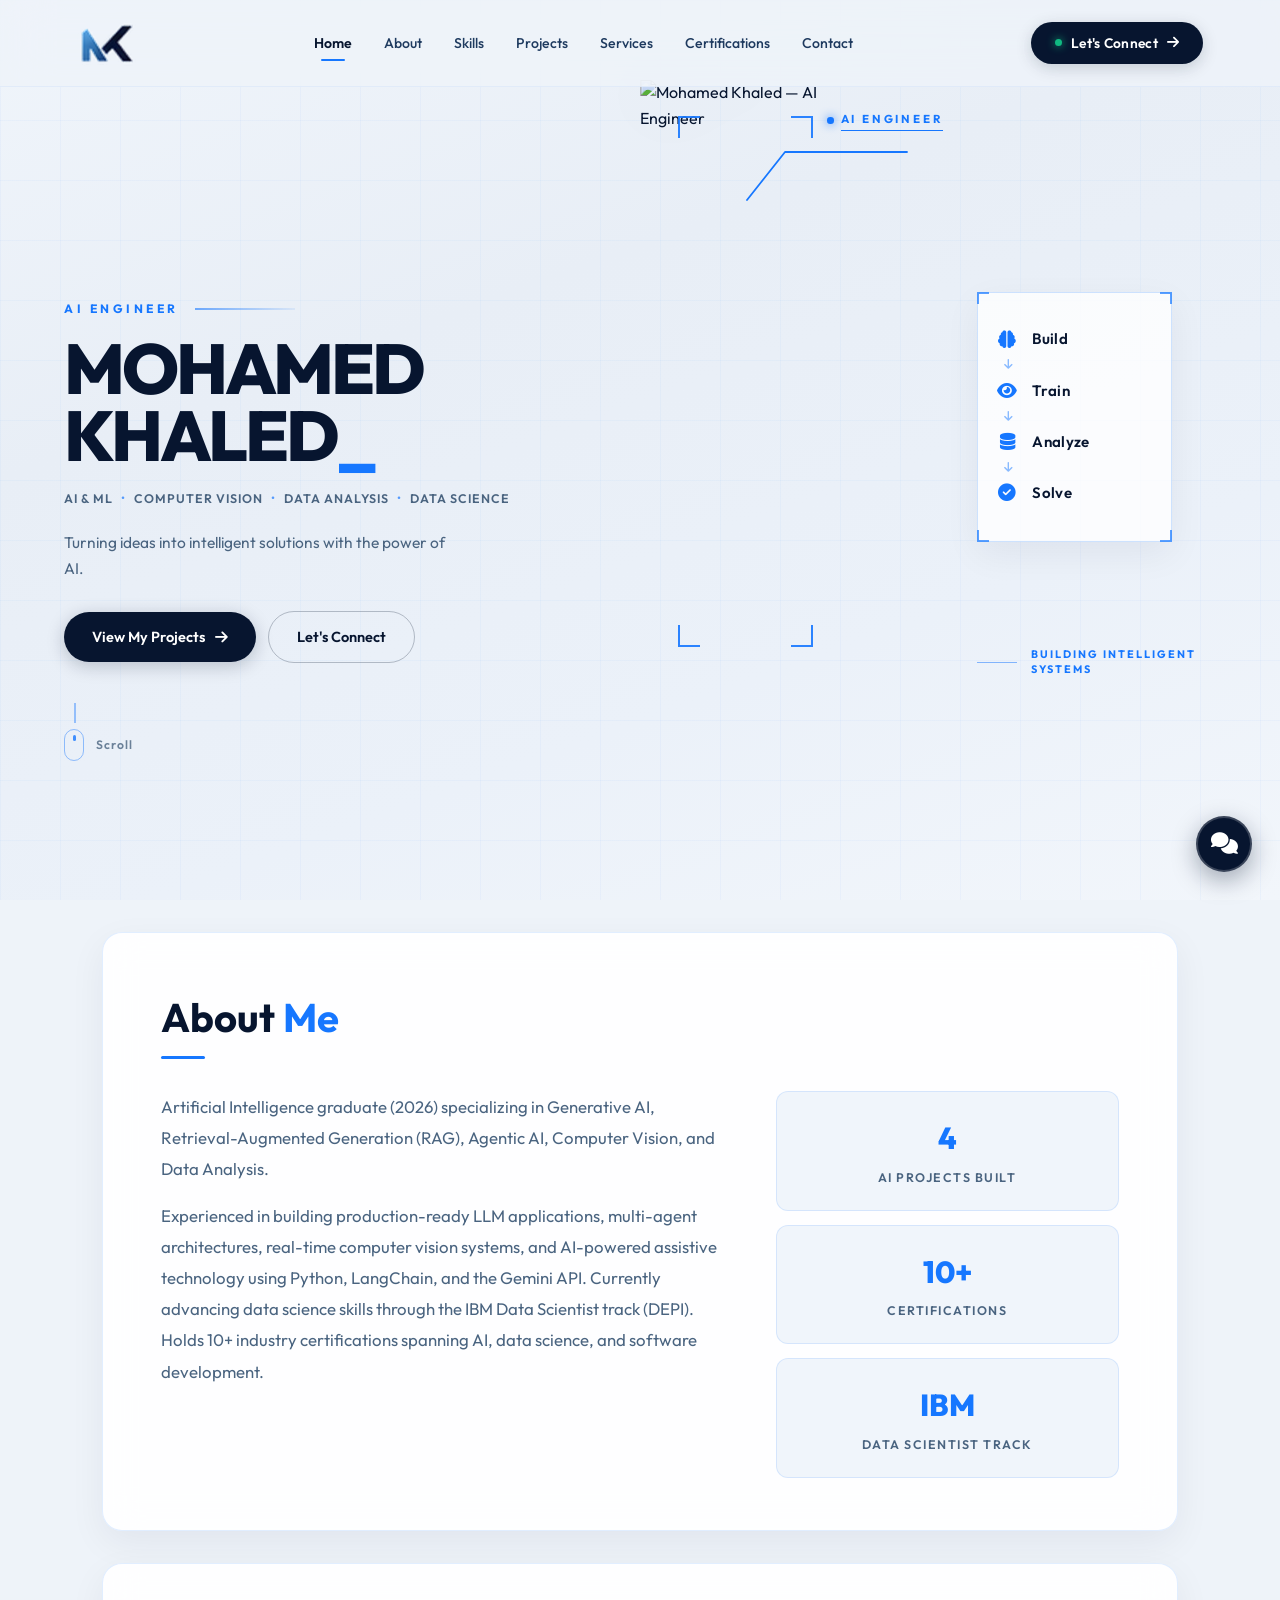
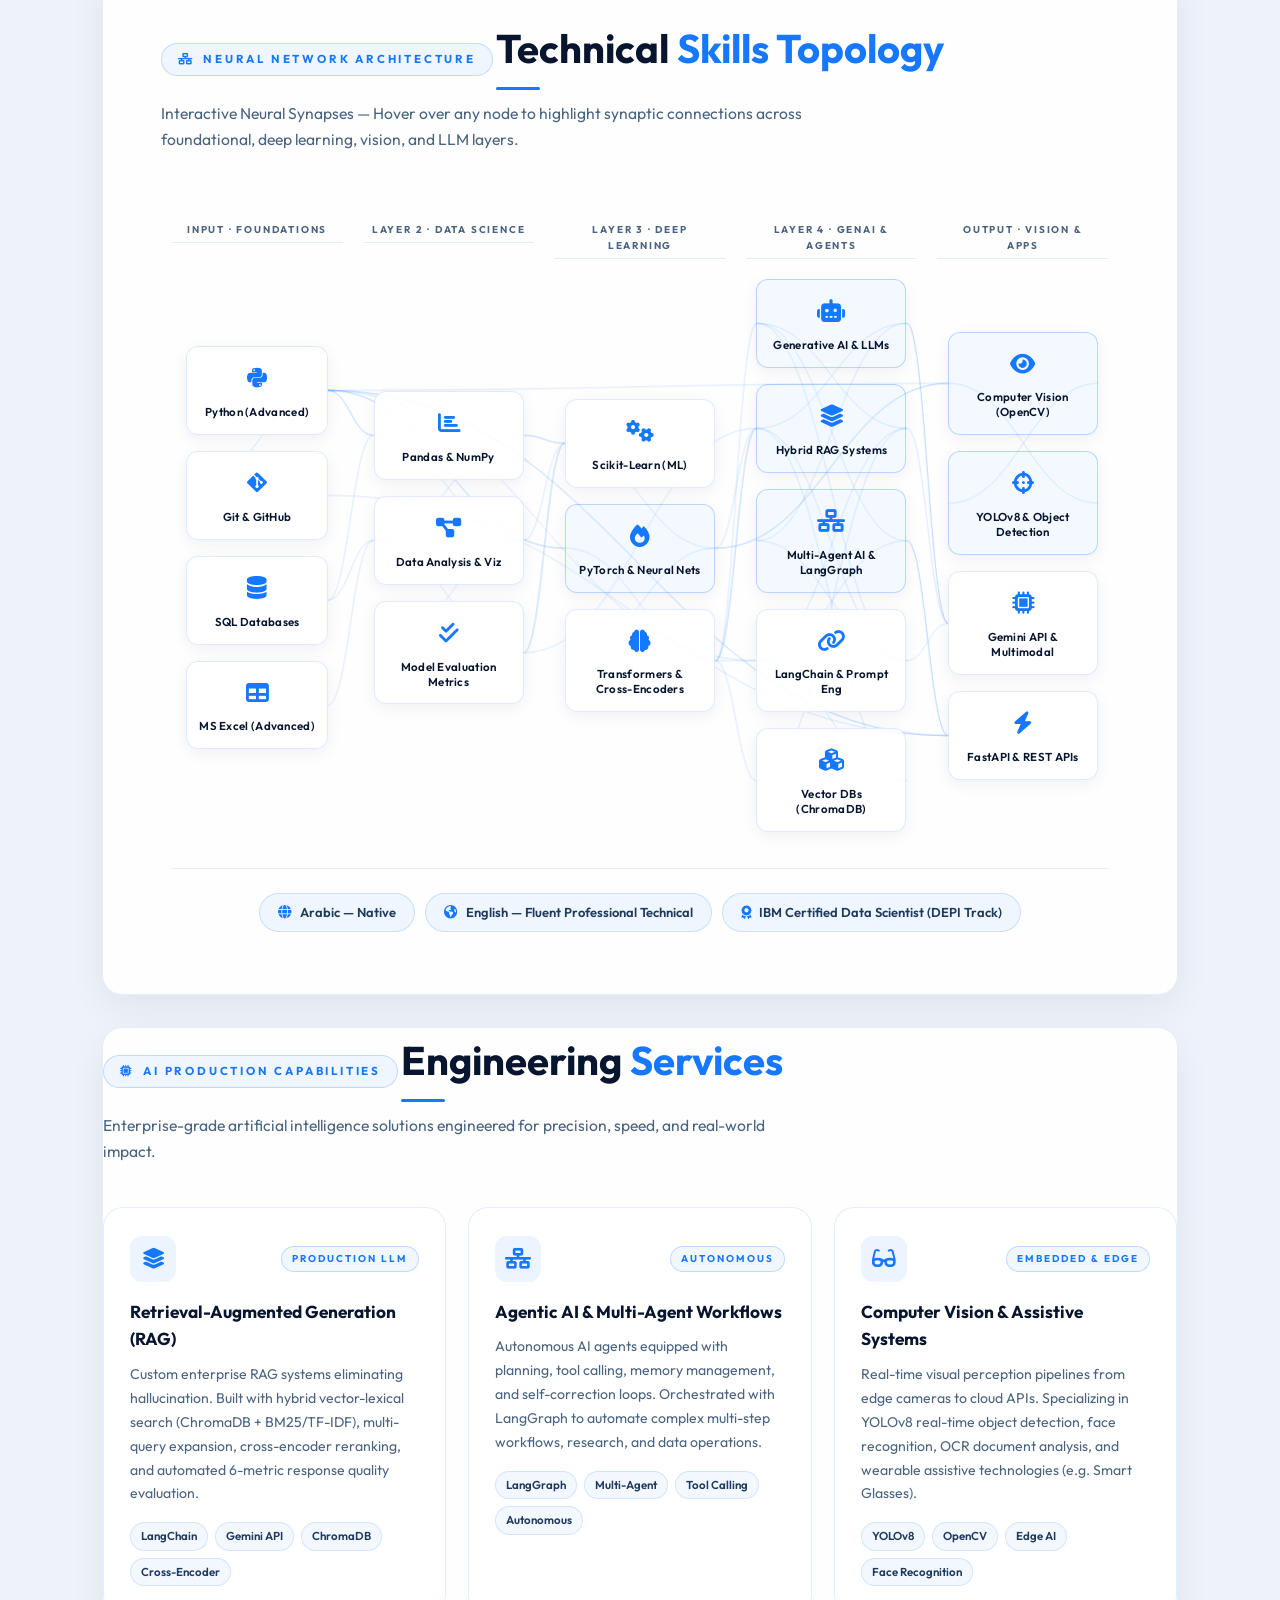
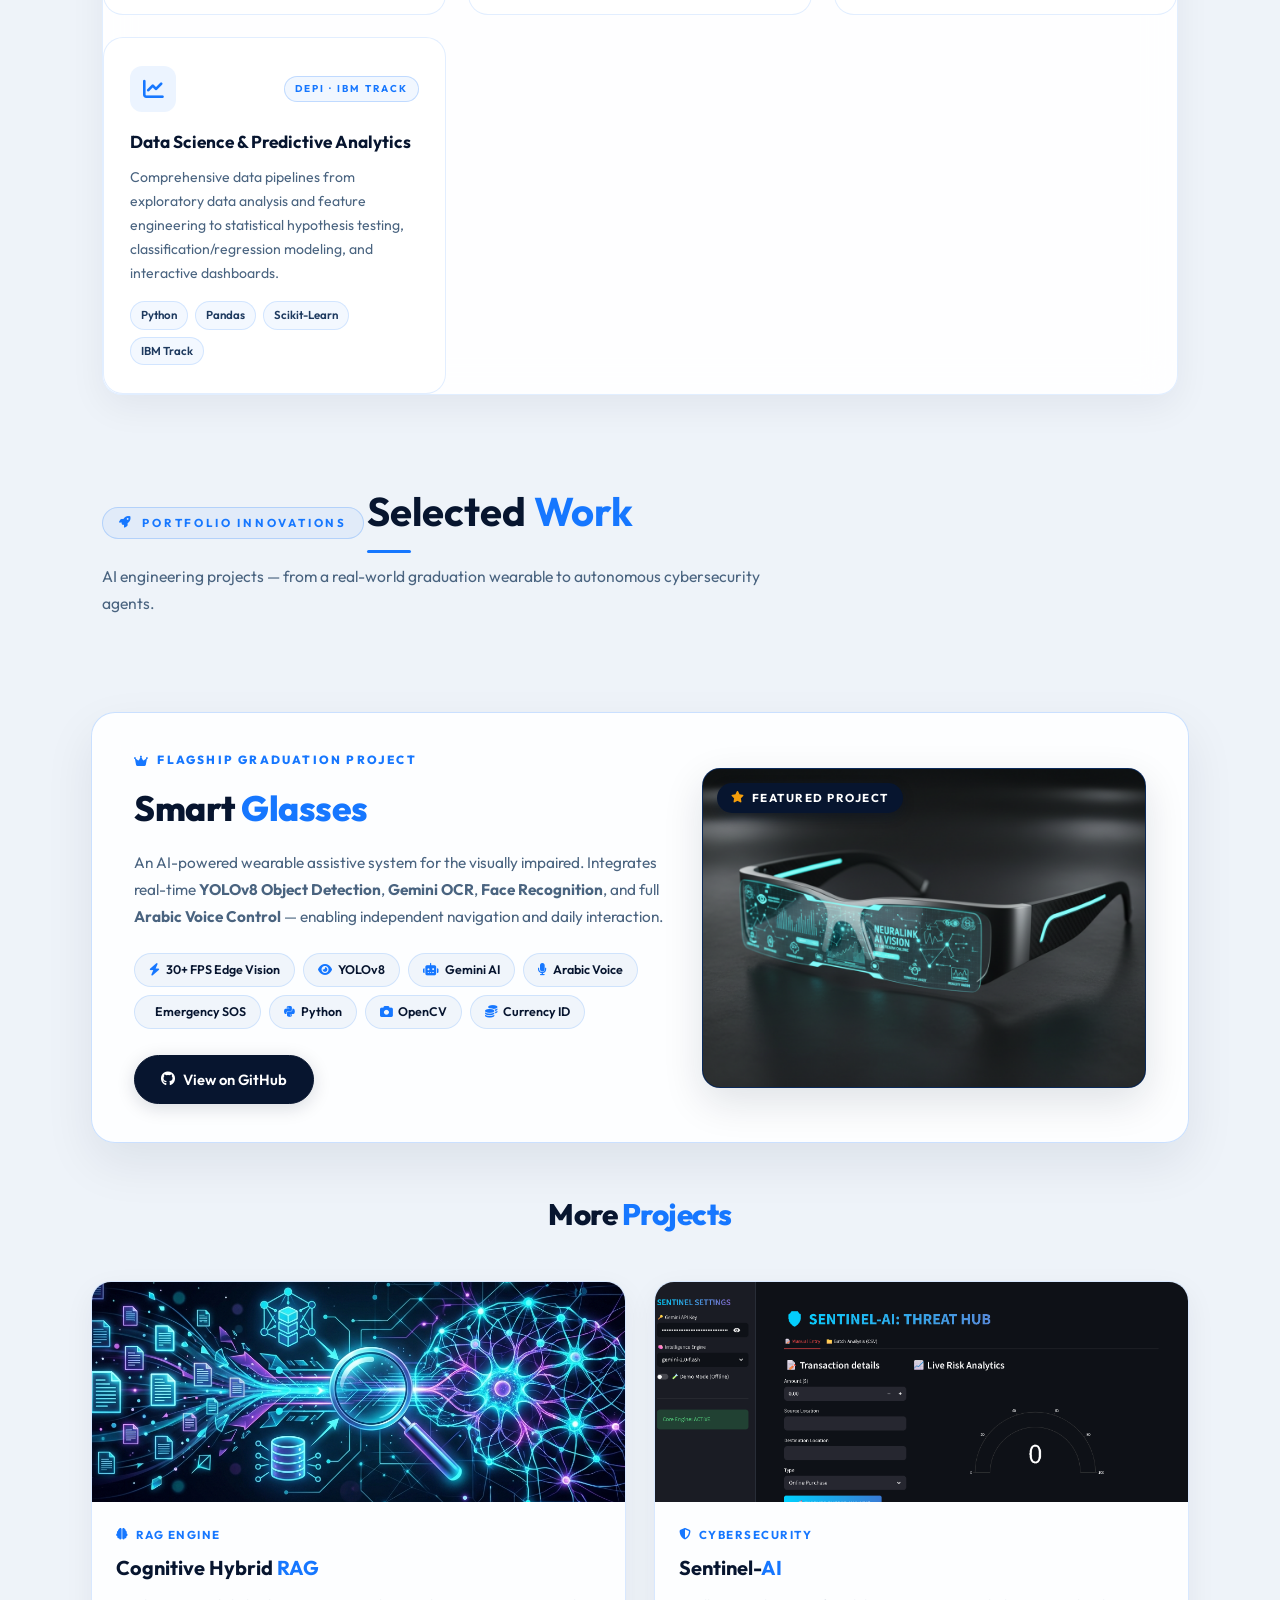
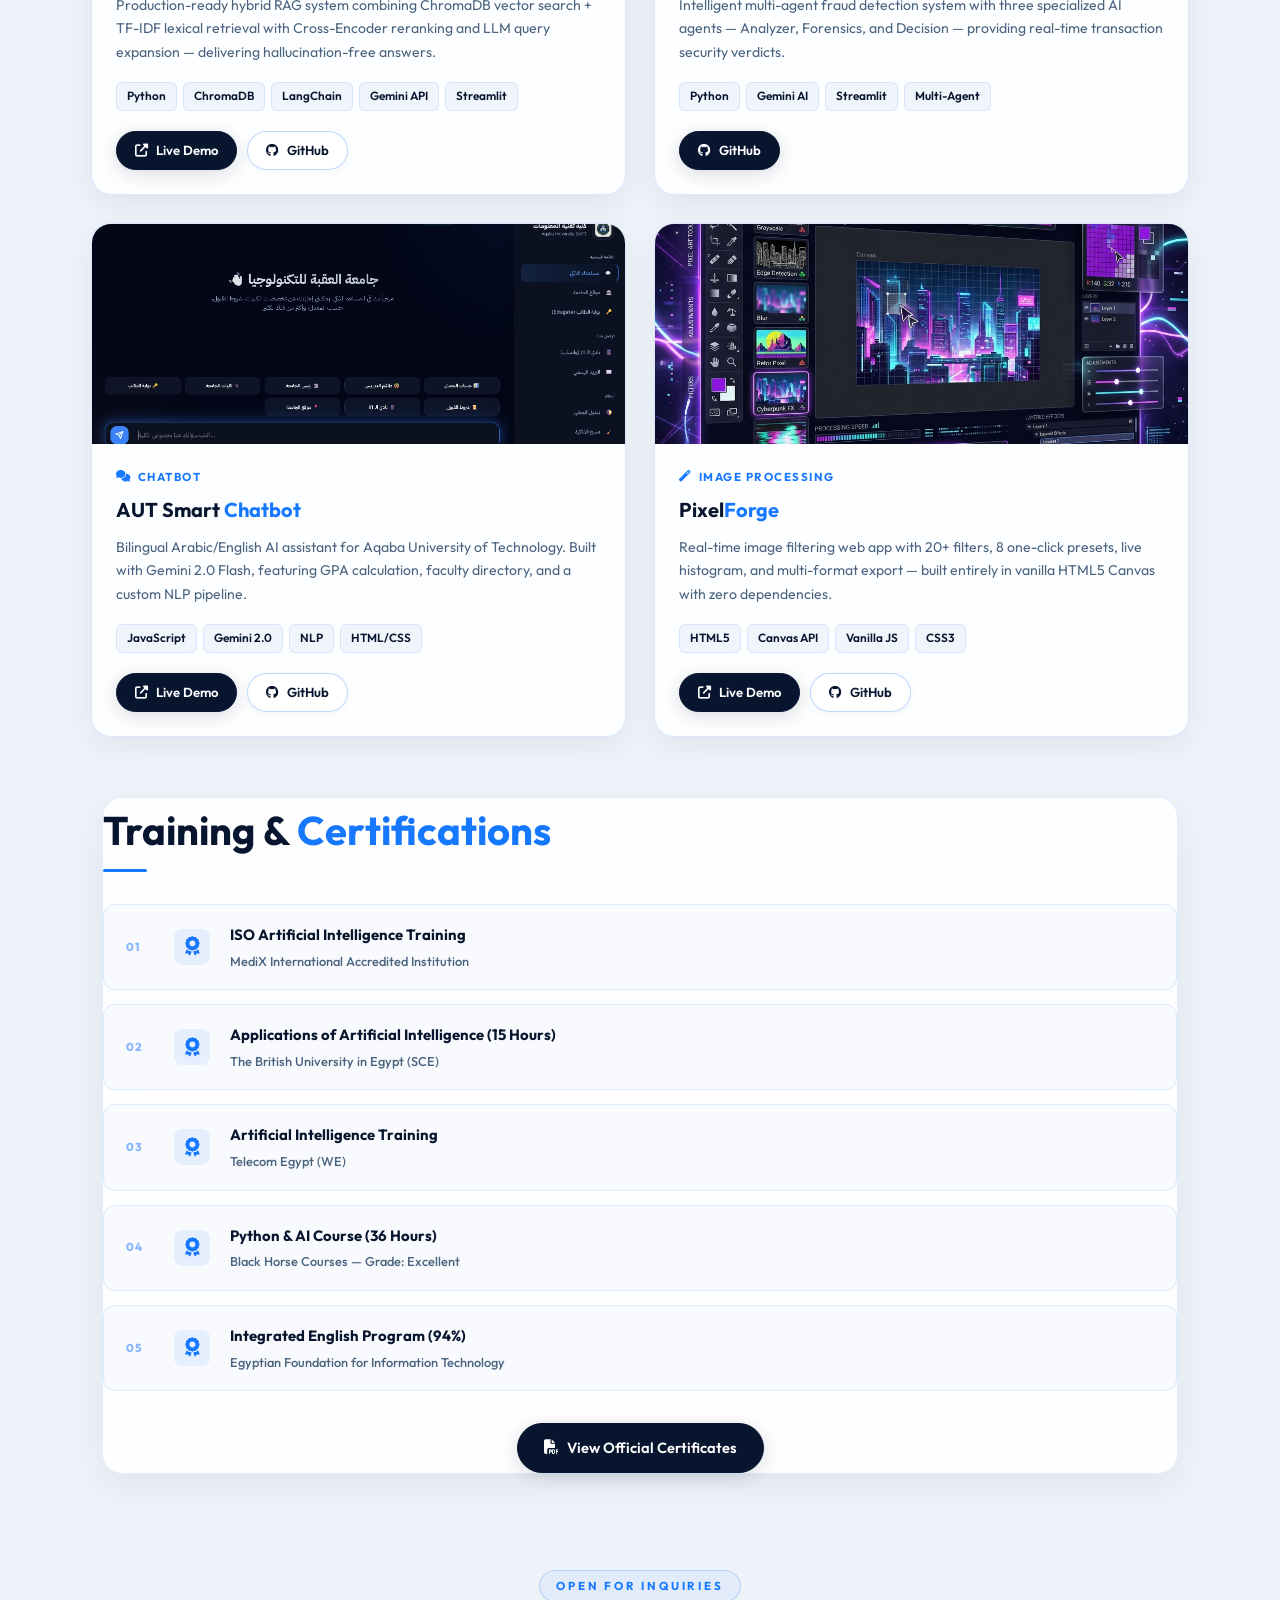
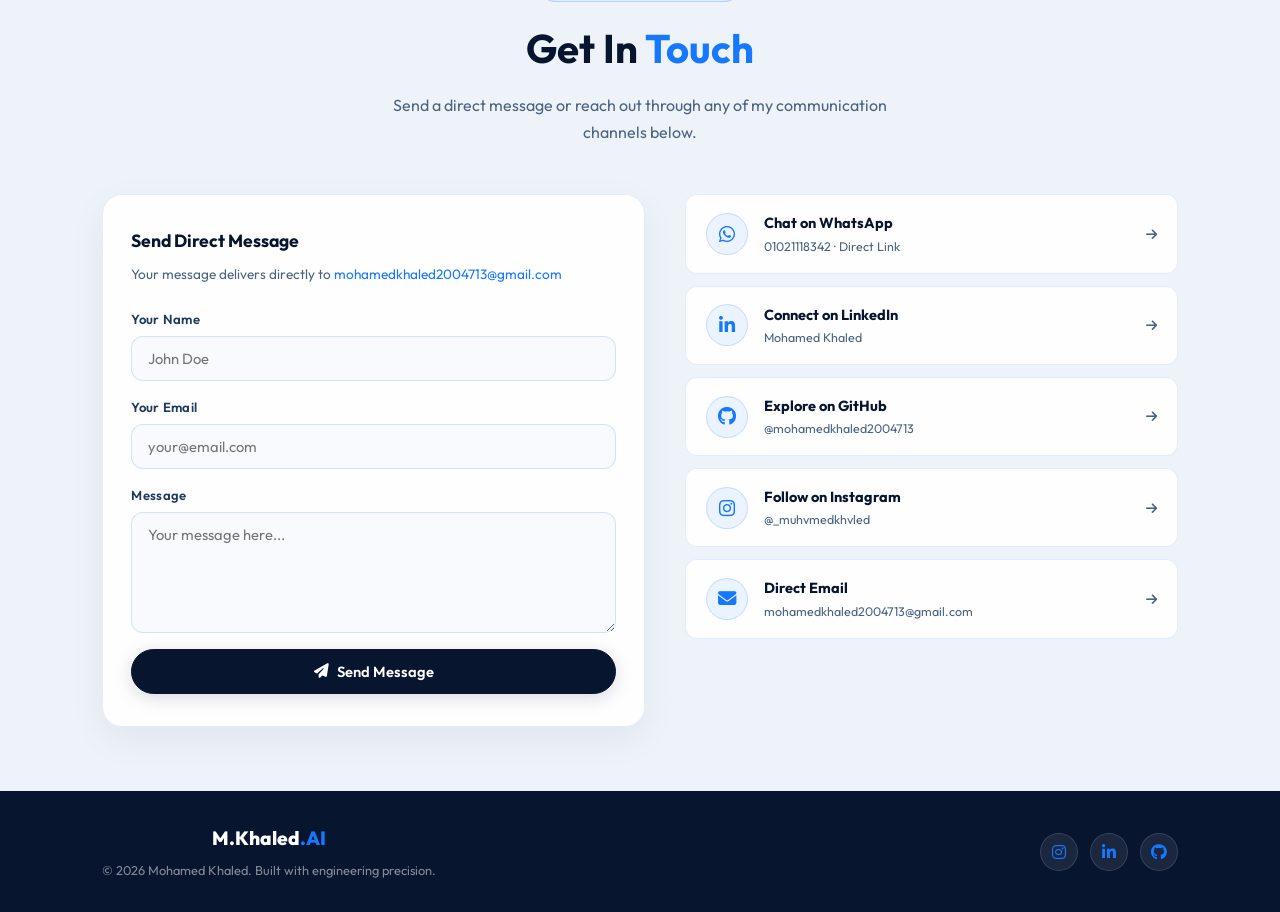
==== index.html @ 6eb58b74 "Refactor portfolio: new UI design, mobile responsiveness, logo, hero section updates" ====
<!DOCTYPE html>
<html lang="en">
<head>
    <meta charset="UTF-8">
    <meta name="viewport" content="width=device-width, initial-scale=1.0">
    <title>Mohamed Khaled | AI Engineer — RAG, LLM & Computer Vision Systems</title>
    <meta name="description" content="Mohamed Khaled — AI Engineer specializing in RAG systems, LLM applications, Multi-Agent AI, and Computer Vision. Explore my portfolio of production-grade AI projects.">
    <meta property="og:title" content="Mohamed Khaled | AI Engineer">
    <meta property="og:description" content="AI Engineer specializing in RAG systems, LLM applications, Multi-Agent AI, and Computer Vision.">
    <meta property="og:type" content="website">
    <meta property="og:image" content="assets/profile.jpg">
    <meta name="keywords" content="Mohamed Khaled, AI Engineer, RAG Systems, LLM, Computer Vision, Multi-Agent AI, Python, LangChain, Gemini API, Portfolio">
    <link rel="preconnect" href="https://fonts.googleapis.com">
    <link rel="preconnect" href="https://fonts.gstatic.com" crossorigin>
    <link href="https://fonts.googleapis.com/css2?family=Outfit:wght@300;400;500;600;700;800&display=swap" rel="stylesheet">
    <link rel="stylesheet" href="https://cdnjs.cloudflare.com/ajax/libs/font-awesome/6.4.0/css/all.min.css">
    <link rel="stylesheet" href="style.css?v=4">
</head>
<body>

    <!-- Particle Canvas Background -->
    <canvas id="particles-canvas" aria-hidden="true"></canvas>

    <!-- ===================== NAVBAR ===================== -->
    <nav class="navbar" id="navbar" role="navigation" aria-label="Main navigation">
        <a href="#home" class="logo logo-mk" aria-label="Mohamed Khaled — Home">
            <img src="assets/logo.png" alt="Mohamed Khaled — MK Logo" class="logo-mk-img" width="44" height="36">
        </a>
        <ul class="nav-links" id="nav-links" role="list">
            <li><a href="#home" class="active">Home</a></li>
            <li><a href="#about">About</a></li>
            <li><a href="#skills">Skills</a></li>
            <li><a href="#projects">Projects</a></li>
            <li><a href="#services">Services</a></li>
            <li><a href="#certificates">Certifications</a></li>
            <li><a href="#contact">Contact</a></li>
        </ul>
        <div class="nav-right">
            <a href="#contact" class="nav-cta-btn" aria-label="Let's Connect">
                <span class="live-dot" aria-hidden="true"></span> Let's Connect <i class="fas fa-arrow-right" aria-hidden="true"></i>
            </a>
            <button class="hamburger" id="hamburger" aria-label="Toggle navigation menu" aria-expanded="false" aria-controls="nav-links">
                <span></span><span></span><span></span>
            </button>
        </div>
    </nav>

    <!-- ===================== HERO SECTION ===================== -->
    <header class="hero-section" id="home">
        <div class="hero-container">
            <!-- LEFT COLUMN: Identity & Call to Actions -->
            <div class="hero-left">
                <div class="hero-tag-row">
                    <span class="hero-tag">AI ENGINEER</span>
                    <span class="hero-tag-line" aria-hidden="true"></span>
                </div>
                <h1 class="hero-headline">
                    <span class="headline-part">MOHAMED</span>
                    <span class="headline-part">KHALED<span class="hero-underscore">_</span></span>
                </h1>
                <p class="hero-specialties">
                    <span>AI &amp; ML</span>
                    <span class="spec-dot">•</span>
                    <span>COMPUTER VISION</span>
                    <span class="spec-dot">•</span>
                    <span>DATA ANALYSIS</span>
                    <span class="spec-dot">•</span>
                    <span>DATA SCIENCE</span>
                </p>
                <p class="hero-bio">
                    Turning ideas into intelligent solutions with the power of AI.
                </p>
                <div class="hero-cta-group">
                    <a href="#projects" class="btn btn-hero-primary">
                        View My Projects <i class="fas fa-arrow-right" aria-hidden="true"></i>
                    </a>
                    <a href="#contact" class="btn btn-hero-secondary">
                        Let's Connect
                    </a>
                </div>

                <!-- Scroll To Explore (Aligned in left column matching design reference) -->
                <div class="hero-scroll-cue" aria-hidden="true">
                    <div class="scroll-stem-line"></div>
                    <div class="scroll-cue-body">
                        <div class="scroll-mouse-icon">
                            <div class="mouse-scroll-wheel"></div>
                        </div>
                        <span class="scroll-cue-text">Scroll</span>
                    </div>
                </div>
            </div>

            <!-- CENTER COLUMN: Signature Character Portrait -->
            <div class="hero-center">
                <div class="hero-portrait-stage" id="hero-portrait-stage">
                    <img
                        src="ChatGPT Image Sep 8, 2026, 08_12_52 PM.png"
                        alt="Mohamed Khaled — AI Engineer"
                        class="hero-main-portrait"
                        id="hero-main-portrait"
                        draggable="false"
                    >

                    <!-- Face HUD Framing Brackets with Cyber Pointer Callout matching reference -->
                    <div class="face-hud-frame" id="face-hud-frame" aria-hidden="true">
                        <div class="hud-bracket tl"></div>
                        <div class="hud-bracket tr"></div>
                        <div class="hud-bracket bl"></div>
                        <div class="hud-bracket br"></div>
                        
                        <!-- Angled Cyber Callout Line & Badge -->
                        <div class="hud-pointer-callout">
                            <svg class="hud-callout-svg" width="160" height="70" viewBox="0 0 160 70" fill="none" xmlns="http://www.w3.org/2000/svg">
                                <path d="M0 60 L38 12 L160 12" stroke="#1677FF" stroke-width="1.8" stroke-linecap="round" stroke-linejoin="round"/>
                            </svg>
                            <div class="hud-callout-text-group">
                                <span class="hud-callout-dot"></span>
                                <span class="hud-callout-label">AI ENGINEER</span>
                            </div>
                        </div>
                    </div>
                </div>
            </div>

            <!-- RIGHT COLUMN: Minimal Technical AI Engineer Panel -->
            <div class="hero-right">
                <div class="hero-tech-card" aria-hidden="true">
                    <div class="card-bracket tl"></div>
                    <div class="card-bracket tr"></div>
                    <div class="card-bracket bl"></div>
                    <div class="card-bracket br"></div>
                    
                    <ul class="tech-flow-list">
                        <li class="tech-flow-item">
                            <span class="flow-icon"><i class="fas fa-brain"></i></span>
                            <span class="flow-name">Build</span>
                        </li>
                        <li class="flow-arrow"><i class="fas fa-arrow-down"></i></li>
                        <li class="tech-flow-item">
                            <span class="flow-icon"><i class="fas fa-eye"></i></span>
                            <span class="flow-name">Train</span>
                        </li>
                        <li class="flow-arrow"><i class="fas fa-arrow-down"></i></li>
                        <li class="tech-flow-item">
                            <span class="flow-icon"><i class="fas fa-database"></i></span>
                            <span class="flow-name">Analyze</span>
                        </li>
                        <li class="flow-arrow"><i class="fas fa-arrow-down"></i></li>
                        <li class="tech-flow-item">
                            <span class="flow-icon"><i class="fas fa-check-circle"></i></span>
                            <span class="flow-name">Solve</span>
                        </li>
                    </ul>
                </div>
                <div class="hero-bottom-tag" aria-hidden="true">
                    <span class="bottom-tag-line"></span>
                    <span class="bottom-tag-text">BUILDING INTELLIGENT SYSTEMS</span>
                </div>
            </div>
        </div>
    </header>

    <!-- ===================== ABOUT SECTION ===================== -->
    <section id="about" class="about-section glass-panel">
        <div class="section-header">
            <h2 class="reveal-text">About <span class="accent">Me</span></h2>
        </div>
        <div class="about-grid">
            <div class="about-text reveal-text">
                <p>Artificial Intelligence graduate (2026) specializing in Generative AI, Retrieval-Augmented Generation (RAG), Agentic AI, Computer Vision, and Data Analysis.</p>
                <p>Experienced in building production-ready LLM applications, multi-agent architectures, real-time computer vision systems, and AI-powered assistive technology using Python, LangChain, and the Gemini API. Currently advancing data science skills through the IBM Data Scientist track (DEPI). Holds 10+ industry certifications spanning AI, data science, and software development.</p>
            </div>
            <div class="about-stats reveal-text">
                <div class="stat-box tilt-card">
                    <h3 class="counter" data-target="5">0</h3>
                    <p>AI Projects Built</p>
                </div>
                <div class="stat-box tilt-card">
                    <h3>10+</h3>
                    <p>Certifications</p>
                </div>
                <div class="stat-box tilt-card">
                    <h3>IBM</h3>
                    <p>Data Scientist Track</p>
                </div>
            </div>
        </div>
    </section>

    <!-- ===================== SKILLS SECTION — NEURAL NETWORK ARCHITECTURE ===================== -->
    <section id="skills" class="skills-section glass-panel">
        <div class="section-header reveal-text">
            <div class="section-eyebrow"><i class="fas fa-network-wired"></i> NEURAL NETWORK ARCHITECTURE</div>
            <h2>Technical <span class="accent">Skills Topology</span></h2>
            <p class="section-subtext">Interactive Neural Synapses — Hover over any node to highlight synaptic connections across foundational, deep learning, vision, and LLM layers.</p>
        </div>

        <div class="skills-nn-wrapper" id="skills-nn-wrapper">
            <!-- Synapse canvas for dynamic neural connection lines -->
            <canvas id="skills-nn-canvas" aria-hidden="true"></canvas>

            <div class="nn-layers-container">
                <!-- LAYER 1: Core & Foundations -->
                <div class="nn-layer" data-layer="foundations">
                    <div class="nn-layer-badge">INPUT · FOUNDATIONS</div>
                    <div class="nn-nodes-column">
                        <div class="nn-node" data-skill="python" data-connections="pandas,pytorch,cv,langchain,api">
                            <div class="node-glow"></div>
                            <span class="node-icon"><i class="fab fa-python"></i></span>
                            <span class="node-title">Python (Advanced)</span>
                        </div>
                        <div class="nn-node" data-skill="git" data-connections="python,api">
                            <div class="node-glow"></div>
                            <span class="node-icon"><i class="fab fa-git-alt"></i></span>
                            <span class="node-title">Git &amp; GitHub</span>
                        </div>
                        <div class="nn-node" data-skill="sql" data-connections="pandas,data_analysis">
                            <div class="node-glow"></div>
                            <span class="node-icon"><i class="fas fa-database"></i></span>
                            <span class="node-title">SQL Databases</span>
                        </div>
                        <div class="nn-node" data-skill="excel" data-connections="data_analysis">
                            <div class="node-glow"></div>
                            <span class="node-icon"><i class="fas fa-table"></i></span>
                            <span class="node-title">MS Excel (Advanced)</span>
                        </div>
                    </div>
                </div>

                <!-- LAYER 2: Data Science & Analytics -->
                <div class="nn-layer" data-layer="data">
                    <div class="nn-layer-badge">LAYER 2 · DATA SCIENCE</div>
                    <div class="nn-nodes-column">
                        <div class="nn-node" data-skill="pandas" data-connections="python,data_analysis,scikit">
                            <div class="node-glow"></div>
                            <span class="node-icon"><i class="fas fa-chart-bar"></i></span>
                            <span class="node-title">Pandas &amp; NumPy</span>
                        </div>
                        <div class="nn-node" data-skill="data_analysis" data-connections="pandas,scikit,evaluation">
                            <div class="node-glow"></div>
                            <span class="node-icon"><i class="fas fa-project-diagram"></i></span>
                            <span class="node-title">Data Analysis &amp; Viz</span>
                        </div>
                        <div class="nn-node" data-skill="evaluation" data-connections="data_analysis,rag,scikit">
                            <div class="node-glow"></div>
                            <span class="node-icon"><i class="fas fa-check-double"></i></span>
                            <span class="node-title">Model Evaluation Metrics</span>
                        </div>
                    </div>
                </div>

                <!-- LAYER 3: Machine Learning & Deep Learning -->
                <div class="nn-layer" data-layer="ml">
                    <div class="nn-layer-badge">LAYER 3 · DEEP LEARNING</div>
                    <div class="nn-nodes-column">
                        <div class="nn-node" data-skill="scikit" data-connections="pandas,pytorch,evaluation">
                            <div class="node-glow"></div>
                            <span class="node-icon"><i class="fas fa-cogs"></i></span>
                            <span class="node-title">Scikit-Learn (ML)</span>
                        </div>
                        <div class="nn-node featured-node" data-skill="pytorch" data-connections="python,cv,rag,transformers">
                            <div class="node-glow"></div>
                            <span class="node-icon"><i class="fas fa-fire"></i></span>
                            <span class="node-title">PyTorch &amp; Neural Nets</span>
                        </div>
                        <div class="nn-node" data-skill="transformers" data-connections="pytorch,rag,langchain,genai">
                            <div class="node-glow"></div>
                            <span class="node-icon"><i class="fas fa-brain"></i></span>
                            <span class="node-title">Transformers &amp; Cross-Encoders</span>
                        </div>
                    </div>
                </div>

                <!-- LAYER 4: Generative AI, RAG & LLMs -->
                <div class="nn-layer" data-layer="genai">
                    <div class="nn-layer-badge">LAYER 4 · GENAI &amp; AGENTS</div>
                    <div class="nn-nodes-column">
                        <div class="nn-node featured-node" data-skill="genai" data-connections="rag,agentic,langchain,gemini">
                            <div class="node-glow"></div>
                            <span class="node-icon"><i class="fas fa-robot"></i></span>
                            <span class="node-title">Generative AI &amp; LLMs</span>
                        </div>
                        <div class="nn-node featured-node" data-skill="rag" data-connections="genai,chroma,langchain,transformers">
                            <div class="node-glow"></div>
                            <span class="node-icon"><i class="fas fa-layer-group"></i></span>
                            <span class="node-title">Hybrid RAG Systems</span>
                        </div>
                        <div class="nn-node featured-node" data-skill="agentic" data-connections="genai,langchain,api">
                            <div class="node-glow"></div>
                            <span class="node-icon"><i class="fas fa-network-wired"></i></span>
                            <span class="node-title">Multi-Agent AI &amp; LangGraph</span>
                        </div>
                        <div class="nn-node" data-skill="langchain" data-connections="rag,agentic,gemini,chroma">
                            <div class="node-glow"></div>
                            <span class="node-icon"><i class="fas fa-link"></i></span>
                            <span class="node-title">LangChain &amp; Prompt Eng</span>
                        </div>
                        <div class="nn-node" data-skill="chroma" data-connections="rag,transformers">
                            <div class="node-glow"></div>
                            <span class="node-icon"><i class="fas fa-cubes"></i></span>
                            <span class="node-title">Vector DBs (ChromaDB)</span>
                        </div>
                    </div>
                </div>

                <!-- LAYER 5: Vision & Output Applications -->
                <div class="nn-layer" data-layer="output">
                    <div class="nn-layer-badge">OUTPUT · VISION &amp; APPS</div>
                    <div class="nn-nodes-column">
                        <div class="nn-node featured-node" data-skill="cv" data-connections="pytorch,yolo">
                            <div class="node-glow"></div>
                            <span class="node-icon"><i class="fas fa-eye"></i></span>
                            <span class="node-title">Computer Vision (OpenCV)</span>
                        </div>
                        <div class="nn-node featured-node" data-skill="yolo" data-connections="cv">
                            <div class="node-glow"></div>
                            <span class="node-icon"><i class="fas fa-crosshairs"></i></span>
                            <span class="node-title">YOLOv8 &amp; Object Detection</span>
                        </div>
                        <div class="nn-node" data-skill="gemini" data-connections="genai,rag">
                            <div class="node-glow"></div>
                            <span class="node-icon"><i class="fas fa-microchip"></i></span>
                            <span class="node-title">Gemini API &amp; Multimodal</span>
                        </div>
                        <div class="nn-node" data-skill="api" data-connections="agentic,python">
                            <div class="node-glow"></div>
                            <span class="node-icon"><i class="fas fa-bolt"></i></span>
                            <span class="node-title">FastAPI &amp; REST APIs</span>
                        </div>
                    </div>
                </div>
            </div>

            <!-- Language Pills footer -->
            <div class="nn-footer-languages">
                <span class="lang-pill"><i class="fas fa-globe"></i> Arabic — Native</span>
                <span class="lang-pill"><i class="fas fa-globe-americas"></i> English — Fluent Professional Technical</span>
                <span class="lang-pill"><i class="fas fa-award"></i> IBM Certified Data Scientist (DEPI Track)</span>
            </div>
        </div>
    </section>

    <!-- ===================== SERVICES SECTION ===================== -->
    <section id="services" class="services-section glass-panel">
        <div class="section-header reveal-text">
            <div class="section-eyebrow"><i class="fas fa-microchip"></i> AI PRODUCTION CAPABILITIES</div>
            <h2>Engineering <span class="accent">Services</span></h2>
            <p class="section-subtext">Enterprise-grade artificial intelligence solutions engineered for precision, speed, and real-world impact.</p>
        </div>

        <div class="services-grid">
            <div class="service-card tilt-card reveal-text">
                <div class="service-card-header">
                    <div class="service-icon"><i class="fas fa-layer-group"></i></div>
                    <span class="service-badge">PRODUCTION LLM</span>
                </div>
                <h3>Retrieval-Augmented Generation (RAG)</h3>
                <p>Custom enterprise RAG systems eliminating hallucination. Built with hybrid vector-lexical search (ChromaDB + BM25/TF-IDF), multi-query expansion, cross-encoder reranking, and automated 6-metric response quality evaluation.</p>
                <div class="service-tags">
                    <span>LangChain</span>
                    <span>Gemini API</span>
                    <span>ChromaDB</span>
                    <span>Cross-Encoder</span>
                </div>
            </div>

            <div class="service-card tilt-card reveal-text">
                <div class="service-card-header">
                    <div class="service-icon"><i class="fas fa-network-wired"></i></div>
                    <span class="service-badge">AUTONOMOUS</span>
                </div>
                <h3>Agentic AI &amp; Multi-Agent Workflows</h3>
                <p>Autonomous AI agents equipped with planning, tool calling, memory management, and self-correction loops. Orchestrated with LangGraph to automate complex multi-step workflows, research, and data operations.</p>
                <div class="service-tags">
                    <span>LangGraph</span>
                    <span>Multi-Agent</span>
                    <span>Tool Calling</span>
                    <span>Autonomous</span>
                </div>
            </div>

            <div class="service-card tilt-card reveal-text">
                <div class="service-card-header">
                    <div class="service-icon"><i class="fas fa-glasses"></i></div>
                    <span class="service-badge">EMBEDDED &amp; EDGE</span>
                </div>
                <h3>Computer Vision &amp; Assistive Systems</h3>
                <p>Real-time visual perception pipelines from edge cameras to cloud APIs. Specializing in YOLOv8 real-time object detection, face recognition, OCR document analysis, and wearable assistive technologies (e.g. Smart Glasses).</p>
                <div class="service-tags">
                    <span>YOLOv8</span>
                    <span>OpenCV</span>
                    <span>Edge AI</span>
                    <span>Face Recognition</span>
                </div>
            </div>

            <div class="service-card tilt-card reveal-text">
                <div class="service-card-header">
                    <div class="service-icon"><i class="fas fa-chart-line"></i></div>
                    <span class="service-badge">DEPI · IBM TRACK</span>
                </div>
                <h3>Data Science &amp; Predictive Analytics</h3>
                <p>Comprehensive data pipelines from exploratory data analysis and feature engineering to statistical hypothesis testing, classification/regression modeling, and interactive dashboards.</p>
                <div class="service-tags">
                    <span>Python</span>
                    <span>Pandas</span>
                    <span>Scikit-Learn</span>
                    <span>IBM Track</span>
                </div>
            </div>
        </div>
    </section>

    <!-- ===================== PROJECTS SECTION ===================== -->
    <div class="projects-intro-wrapper" id="projects">
        <div class="section-header reveal-text">
            <div class="section-eyebrow"><i class="fas fa-rocket"></i> PORTFOLIO INNOVATIONS</div>
            <h2>Selected <span class="accent">Work</span></h2>
            <p class="projects-intro-text">AI engineering projects — from a real-world graduation wearable to autonomous cybersecurity agents.</p>
        </div>
    </div>

    <!-- ===== FLAGSHIP: Smart Glasses ===== -->
    <section id="smart-glasses" class="flagship-section reveal-text">
        <div class="flagship-inner">
            <!-- Text side -->
            <div class="flagship-text">
                <div class="flagship-eyebrow"><i class="fas fa-crown"></i> FLAGSHIP GRADUATION PROJECT</div>
                <h2 class="flagship-title">Smart <span class="accent">Glasses</span></h2>
                <p class="flagship-desc">An AI-powered wearable assistive system for the visually impaired. Integrates real-time <strong>YOLOv8 Object Detection</strong>, <strong>Gemini OCR</strong>, <strong>Face Recognition</strong>, and full <strong>Arabic Voice Control</strong> — enabling independent navigation and daily interaction.</p>
                <div class="flagship-pills">
                    <span><i class="fas fa-bolt"></i> 30+ FPS Edge Vision</span>
                    <span><i class="fas fa-eye"></i> YOLOv8</span>
                    <span><i class="fas fa-robot"></i> Gemini AI</span>
                    <span><i class="fas fa-microphone"></i> Arabic Voice</span>
                    <span><i class="fas fa-sos"></i> Emergency SOS</span>
                    <span><i class="fab fa-python"></i> Python</span>
                    <span><i class="fas fa-camera"></i> OpenCV</span>
                    <span><i class="fas fa-coins"></i> Currency ID</span>
                </div>
                <div class="flagship-cta">
                    <a href="https://github.com/mohamedkhaled2004713/Smart-Glasses-AI" target="_blank" rel="noopener noreferrer" class="btn primary-btn">
                        <i class="fab fa-github"></i> View on GitHub
                    </a>
                </div>
            </div>
            <!-- Image side -->
            <div class="flagship-img-wrap">
                <img src="assets/smart_glasses_hero.png" alt="Smart Glasses AI — wearable assistive device" class="flagship-img">
                <div class="flagship-img-badge"><i class="fas fa-star"></i> FEATURED PROJECT</div>
            </div>
        </div>
    </section>

    <!-- ===== OTHER PROJECTS — compact cards ===== -->
    <section class="other-projects-section">
        <div class="section-header reveal-text">
            <h3 class="other-projects-title">More <span class="accent">Projects</span></h3>
        </div>
        <div class="other-projects-grid">

            <!-- Cognitive Hybrid RAG -->
            <div class="proj-card reveal-text" id="rag-system">
                <div class="proj-card-img-wrap">
                    <img src="assets/rag_system_hero.png" alt="Cognitive Hybrid RAG System" class="proj-card-img">
                </div>
                <div class="proj-card-body">
                    <div class="proj-card-badge"><i class="fas fa-brain"></i> RAG ENGINE</div>
                    <h3 class="proj-card-title">Cognitive Hybrid <span class="accent">RAG</span></h3>
                    <p class="proj-card-desc">Production-ready hybrid RAG system combining ChromaDB vector search + TF-IDF lexical retrieval with Cross-Encoder reranking and LLM query expansion — delivering hallucination-free answers.</p>
                    <div class="proj-card-tags">
                        <span>Python</span><span>ChromaDB</span><span>LangChain</span><span>Gemini API</span><span>Streamlit</span>
                    </div>
                    <div class="proj-card-links">
                        <a href="rag-system/index.html" target="_blank" rel="noopener noreferrer" class="btn primary-btn btn-sm"><i class="fas fa-external-link-alt"></i> Live Demo</a>
                        <a href="https://github.com/mohamedkhaled2004713/rag-system.git" target="_blank" rel="noopener noreferrer" class="btn outline-btn btn-sm"><i class="fab fa-github"></i> GitHub</a>
                    </div>
                </div>
            </div>

            <!-- Sentinel-AI -->
            <div class="proj-card reveal-text" id="sentinel">
                <div class="proj-card-img-wrap">
                    <img src="assets/sentinel_hero.png" alt="Sentinel-AI — Multi-Agent Fraud Detection" class="proj-card-img">
                </div>
                <div class="proj-card-body">
                    <div class="proj-card-badge"><i class="fas fa-shield-alt"></i> CYBERSECURITY</div>
                    <h3 class="proj-card-title">Sentinel-<span class="accent">AI</span></h3>
                    <p class="proj-card-desc">Intelligent multi-agent fraud detection system with three specialized AI agents — Analyzer, Forensics, and Decision — providing real-time transaction security verdicts.</p>
                    <div class="proj-card-tags">
                        <span>Python</span><span>Gemini AI</span><span>Streamlit</span><span>Multi-Agent</span>
                    </div>
                    <div class="proj-card-links">
                        <a href="https://github.com/mohamedkhaled2004713/Sentinel-AI" target="_blank" rel="noopener noreferrer" class="btn primary-btn btn-sm"><i class="fab fa-github"></i> GitHub</a>
                    </div>
                </div>
            </div>

            <!-- AUT Smart Chatbot -->
            <div class="proj-card reveal-text" id="aut-chatbot">
                <div class="proj-card-img-wrap">
                    <img src="assets/chatbot_fullpage.png" alt="AUT Smart Chatbot" class="proj-card-img">
                </div>
                <div class="proj-card-body">
                    <div class="proj-card-badge"><i class="fas fa-comments"></i> CHATBOT</div>
                    <h3 class="proj-card-title">AUT Smart <span class="accent">Chatbot</span></h3>
                    <p class="proj-card-desc">Bilingual Arabic/English AI assistant for Aqaba University of Technology. Built with Gemini 2.0 Flash, featuring GPA calculation, faculty directory, and a custom NLP pipeline.</p>
                    <div class="proj-card-tags">
                        <span>JavaScript</span><span>Gemini 2.0</span><span>NLP</span><span>HTML/CSS</span>
                    </div>
                    <div class="proj-card-links">
                        <a href="chatbot/index.html" target="_blank" rel="noopener noreferrer" class="btn primary-btn btn-sm"><i class="fas fa-external-link-alt"></i> Live Demo</a>
                        <a href="https://github.com/mohamedkhaled2004713/chatbot-for-aqaba-universty" target="_blank" rel="noopener noreferrer" class="btn outline-btn btn-sm"><i class="fab fa-github"></i> GitHub</a>
                    </div>
                </div>
            </div>

            <!-- PixelForge -->
            <div class="proj-card reveal-text" id="pixelforge">
                <div class="proj-card-img-wrap">
                    <img src="assets/pixelforge_hero.png" alt="PixelForge — Real-Time Image Filtering Studio" class="proj-card-img">
                </div>
                <div class="proj-card-body">
                    <div class="proj-card-badge"><i class="fas fa-magic"></i> IMAGE PROCESSING</div>
                    <h3 class="proj-card-title">Pixel<span class="accent">Forge</span></h3>
                    <p class="proj-card-desc">Real-time image filtering web app with 20+ filters, 8 one-click presets, live histogram, and multi-format export — built entirely in vanilla HTML5 Canvas with zero dependencies.</p>
                    <div class="proj-card-tags">
                        <span>HTML5</span><span>Canvas API</span><span>Vanilla JS</span><span>CSS3</span>
                    </div>
                    <div class="proj-card-links">
                        <a href="pixelforge/index.html" target="_blank" rel="noopener noreferrer" class="btn primary-btn btn-sm"><i class="fas fa-external-link-alt"></i> Live Demo</a>
                        <a href="https://github.com/mohamedkhaled2004713/PixelForge" target="_blank" rel="noopener noreferrer" class="btn outline-btn btn-sm"><i class="fab fa-github"></i> GitHub</a>
                    </div>
                </div>
            </div>

        </div>
    </section>

    <!-- ===================== CERTIFICATES SECTION ===================== -->
    <section id="certificates" class="certificates-section glass-panel">
        <div class="section-header">
            <h2 class="reveal-text">Training &amp; <span class="accent">Certifications</span></h2>
        </div>
        <div class="cert-list">
            <div class="cert-item reveal-text">
                <div class="cert-number" aria-hidden="true">01</div>
                <i class="fas fa-award cert-icon" aria-hidden="true"></i>
                <div class="cert-details">
                    <h4>ISO Artificial Intelligence Training</h4>
                    <p>MediX International Accredited Institution</p>
                </div>
            </div>
            <div class="cert-item reveal-text">
                <div class="cert-number" aria-hidden="true">02</div>
                <i class="fas fa-award cert-icon" aria-hidden="true"></i>
                <div class="cert-details">
                    <h4>Applications of Artificial Intelligence (15 Hours)</h4>
                    <p>The British University in Egypt (SCE)</p>
                </div>
            </div>
            <div class="cert-item reveal-text">
                <div class="cert-number" aria-hidden="true">03</div>
                <i class="fas fa-award cert-icon" aria-hidden="true"></i>
                <div class="cert-details">
                    <h4>Artificial Intelligence Training</h4>
                    <p>Telecom Egypt (WE)</p>
                </div>
            </div>
            <div class="cert-item reveal-text">
                <div class="cert-number" aria-hidden="true">04</div>
                <i class="fas fa-award cert-icon" aria-hidden="true"></i>
                <div class="cert-details">
                    <h4>Python &amp; AI Course (36 Hours)</h4>
                    <p>Black Horse Courses — Grade: Excellent</p>
                </div>
            </div>
            <div class="cert-item reveal-text">
                <div class="cert-number" aria-hidden="true">05</div>
                <i class="fas fa-award cert-icon" aria-hidden="true"></i>
                <div class="cert-details">
                    <h4>Integrated English Program (94%)</h4>
                    <p>Egyptian Foundation for Information Technology</p>
                </div>
            </div>
        </div>
        <div class="cert-download reveal-text">
            <a href="certificates.pdf" target="_blank" rel="noopener" class="btn primary-btn" aria-label="View official certificates PDF">
                <i class="fas fa-file-pdf" aria-hidden="true"></i> View Official Certificates
            </a>
        </div>
    </section>

    <!-- ===================== CONTACT SECTION — REDESIGNED ===================== -->
    <section id="contact" class="contact-section">
        <div class="contact-wrapper">
            <div class="contact-header reveal-text">
                <span class="contact-eyebrow">OPEN FOR INQUIRIES</span>
                <h2>Get In <span class="accent">Touch</span></h2>
                <p class="contact-intro">Send a direct message or reach out through any of my communication channels below.</p>
            </div>

            <div class="contact-grid">
                <!-- LEFT: Contact Form -->
                <div class="contact-form-col reveal-text">
                    <h3 class="contact-col-title">Send Direct Message</h3>
                    <p class="contact-col-sub">Your message delivers directly to <span class="accent-text">mohamedkhaled2004713@gmail.com</span></p>
                    <form action="https://formspree.io/f/xjgjydrg" method="POST" class="contact-form" novalidate>
                        <div class="form-group">
                            <label for="name">Your Name</label>
                            <input type="text" id="name" name="name" placeholder="John Doe" required autocomplete="name">
                        </div>
                        <div class="form-group">
                            <label for="email">Your Email</label>
                            <input type="email" id="email" name="email" placeholder="your@email.com" required autocomplete="email">
                        </div>
                        <div class="form-group">
                            <label for="message">Message</label>
                            <textarea id="message" name="message" placeholder="Your message here..." rows="5" required></textarea>
                        </div>
                        <button type="submit" class="btn primary-btn submit-btn" id="submit-btn">
                            <i class="fas fa-paper-plane" aria-hidden="true"></i> Send Message
                        </button>
                    </form>
                </div>

                <!-- RIGHT: Platform Links (no title/subtitle, aligned to form top) -->
                <div class="contact-platforms-col reveal-text">
                    <div class="platform-links">
                        <a href="https://wa.me/201021118342" target="_blank" rel="noopener noreferrer" class="platform-row" aria-label="Chat on WhatsApp">
                            <div class="platform-icon">
                                <i class="fab fa-whatsapp" aria-hidden="true"></i>
                            </div>
                            <div class="platform-info">
                                <span class="platform-name">Chat on WhatsApp</span>
                                <span class="platform-handle">01021118342 · Direct Link</span>
                            </div>
                            <div class="platform-arrow" aria-hidden="true"><i class="fas fa-arrow-right"></i></div>
                        </a>

                        <a href="https://www.linkedin.com/in/mohamed-khaled-96938532b/" target="_blank" rel="noopener noreferrer" class="platform-row" aria-label="Connect on LinkedIn">
                            <div class="platform-icon">
                                <i class="fab fa-linkedin-in" aria-hidden="true"></i>
                            </div>
                            <div class="platform-info">
                                <span class="platform-name">Connect on LinkedIn</span>
                                <span class="platform-handle">Mohamed Khaled</span>
                            </div>
                            <div class="platform-arrow" aria-hidden="true"><i class="fas fa-arrow-right"></i></div>
                        </a>

                        <a href="https://github.com/mohamedkhaled2004713" target="_blank" rel="noopener noreferrer" class="platform-row" aria-label="Explore on GitHub">
                            <div class="platform-icon">
                                <i class="fab fa-github" aria-hidden="true"></i>
                            </div>
                            <div class="platform-info">
                                <span class="platform-name">Explore on GitHub</span>
                                <span class="platform-handle">@mohamedkhaled2004713</span>
                            </div>
                            <div class="platform-arrow" aria-hidden="true"><i class="fas fa-arrow-right"></i></div>
                        </a>

                        <a href="https://www.instagram.com/_muhvmedkhvled/" target="_blank" rel="noopener noreferrer" class="platform-row" aria-label="Follow on Instagram">
                            <div class="platform-icon">
                                <i class="fab fa-instagram" aria-hidden="true"></i>
                            </div>
                            <div class="platform-info">
                                <span class="platform-name">Follow on Instagram</span>
                                <span class="platform-handle">@_muhvmedkhvled</span>
                            </div>
                            <div class="platform-arrow" aria-hidden="true"><i class="fas fa-arrow-right"></i></div>
                        </a>

                        <a href="mailto:mohamedkhaled2004713@gmail.com" class="platform-row" aria-label="Send a direct email">
                            <div class="platform-icon">
                                <i class="fas fa-envelope" aria-hidden="true"></i>
                            </div>
                            <div class="platform-info">
                                <span class="platform-name">Direct Email</span>
                                <span class="platform-handle">mohamedkhaled2004713@gmail.com</span>
                            </div>
                            <div class="platform-arrow" aria-hidden="true"><i class="fas fa-arrow-right"></i></div>
                        </a>
                    </div>
                </div>
            </div>
        </div>
    </section>

    <!-- ===================== CHATBOT WIDGET ===================== -->
    <div class="chatbot-container" id="chatbot-container" role="complementary" aria-label="AI portfolio assistant">
        <button class="chatbot-button" id="chatbot-toggle" aria-label="Open AI chat assistant" aria-expanded="false">
            <i class="fas fa-comments" aria-hidden="true"></i>
        </button>
        <div class="chatbot-window" id="chatbot-window" role="dialog" aria-label="AI Assistant" aria-hidden="true">
            <div class="chatbot-header">
                <div class="chatbot-header-info">
                    <div class="chatbot-avatar"><i class="fas fa-robot" aria-hidden="true"></i></div>
                    <div>
                        <div class="chatbot-name">AI Assistant</div>
                        <div class="chatbot-status"><span class="chatbot-status-dot"></span> Online</div>
                    </div>
                </div>
                <button class="chatbot-close" id="chatbot-close-btn" aria-label="Close chat assistant">&times;</button>
            </div>
            <div class="chatbot-messages" id="chatbot-messages">
                <div class="message assistant">
                    <div class="message-content">
                        Hi! Ask me about Smart Glasses, RAG systems, my projects, or how to contact me.
                        <br><br>
                        <a href="chatbot/index.html" target="_blank" rel="noopener" class="btn btn-sm primary-btn" style="padding:5px 10px;font-size:0.8rem;margin-top:5px;display:inline-flex;">
                            <i class="fas fa-robot" aria-hidden="true"></i> Try University Chatbot
                        </a>
                    </div>
                </div>
            </div>
            <div class="chatbot-input">
                <input type="text" id="chatbot-input" placeholder="Ask me anything..." onkeypress="handleChatKeypress(event)" aria-label="Chat message input">
                <button id="chatbot-send-btn" onclick="sendChatMessage()" aria-label="Send chat message"><i class="fas fa-paper-plane" aria-hidden="true"></i></button>
            </div>
        </div>
    </div>

    <!-- ===================== FOOTER ===================== -->
    <footer class="footer" role="contentinfo">
        <div class="footer-content">
            <div class="footer-brand">
                <span class="footer-logo">M.Khaled<span class="accent">.AI</span></span>
                <p class="footer-copy">© 2026 Mohamed Khaled. Built with engineering precision.</p>
            </div>
            <div class="footer-social">
                <a href="https://www.instagram.com/_muhvmedkhvled/" target="_blank" rel="noopener noreferrer" class="social-icon" aria-label="Instagram profile">
                    <i class="fab fa-instagram" aria-hidden="true"></i>
                </a>
                <a href="https://www.linkedin.com/in/mohamed-khaled-96938532b/" target="_blank" rel="noopener noreferrer" class="social-icon" aria-label="LinkedIn profile">
                    <i class="fab fa-linkedin-in" aria-hidden="true"></i>
                </a>
                <a href="https://github.com/mohamedkhaled2004713" target="_blank" rel="noopener noreferrer" class="social-icon" aria-label="GitHub profile">
                    <i class="fab fa-github" aria-hidden="true"></i>
                </a>
            </div>
        </div>
    </footer>

    <script src="script.js"></script>
    <script>
        // ============ CHATBOT FUNCTIONS ============
        function toggleChatbot(forceState) {
            const win = document.getElementById('chatbot-window');
            const btn = document.getElementById('chatbot-toggle');
            if (!win) return;
            
            const currentlyOpen = win.classList.contains('active') || win.classList.contains('open');
            const shouldOpen = (typeof forceState === 'boolean') ? forceState : !currentlyOpen;

            if (shouldOpen) {
                win.classList.add('active', 'open');
                win.setAttribute('aria-hidden', 'false');
                if (btn) {
                    btn.setAttribute('aria-expanded', 'true');
                    const icon = btn.querySelector('i');
                    if (icon) icon.className = 'fas fa-times';
                }
                const input = document.getElementById('chatbot-input');
                if (input) setTimeout(() => input.focus(), 150);
            } else {
                win.classList.remove('active', 'open');
                win.setAttribute('aria-hidden', 'true');
                if (btn) {
                    btn.setAttribute('aria-expanded', 'false');
                    const icon = btn.querySelector('i');
                    if (icon) icon.className = 'fas fa-comments';
                }
            }
        }

        // Initialize Chatbot Listeners
        document.addEventListener('DOMContentLoaded', () => {
            const toggleBtn = document.getElementById('chatbot-toggle');
            const closeBtn = document.getElementById('chatbot-close-btn');
            const container = document.getElementById('chatbot-container');

            if (toggleBtn) {
                toggleBtn.addEventListener('click', (e) => {
                    e.stopPropagation();
                    toggleChatbot();
                });
            }

            if (closeBtn) {
                closeBtn.addEventListener('click', (e) => {
                    e.stopPropagation();
                    toggleChatbot(false);
                });
            }

            // Close on escape key
            document.addEventListener('keydown', (e) => {
                if (e.key === 'Escape') toggleChatbot(false);
            });

            // Prevent clicks inside chatbot window from bubbling
            const win = document.getElementById('chatbot-window');
            if (win) {
                win.addEventListener('click', (e) => e.stopPropagation());
            }

            // Close when clicking outside
            document.addEventListener('click', (e) => {
                if (container && !container.contains(e.target)) {
                    toggleChatbot(false);
                }
            });
        });

        function sendChatMessage() {
            const input = document.getElementById('chatbot-input');
            const msg = input.value.trim();
            if (!msg) return;
            const div = document.getElementById('chatbot-messages');
            const userEl = document.createElement('div');
            userEl.className = 'message user';
            userEl.innerHTML = `<div class="message-content">${escapeHtml(msg)}</div>`;
            div.appendChild(userEl);
            input.value = '';
            div.scrollTop = div.scrollHeight;

            const resp = getChatResponse(msg);
            setTimeout(() => {
                const aiEl = document.createElement('div');
                aiEl.className = 'message assistant';
                aiEl.innerHTML = `<div class="message-content">${resp}</div>`;
                div.appendChild(aiEl);
                div.scrollTop = div.scrollHeight;
            }, 450);
        }

        function escapeHtml(text) {
            const div = document.createElement('div');
            div.textContent = text;
            return div.innerHTML;
        }

        function handleChatKeypress(e) { 
            if (e.key === 'Enter') {
                e.preventDefault();
                sendChatMessage();
            }
        }

        function getChatResponse(input) {
            const t = input.toLowerCase().trim();
            const m = (kw) => kw.some(k => t.includes(k));
            
            // Greetings
            if (m(['hello','hi','hey','مرحبا','اهلا','أهلا','سلام','صباح','مساء'])) 
                return 'Hi! I\'m Mohamed Khaled\'s portfolio assistant. Feel free to ask me about his projects, technical skills, certifications, or how to get in touch!';
            
            // Specific Projects (check first before generic words)
            if (m(['smart glass','glasses','wearable','نظارة','مكفوفين','نظاره'])) 
                return '<b>Smart Glasses AI</b> is an AI-powered wearable for visually impaired individuals. It integrates YOLOv8 for real-time obstacle & object detection, Gemini API for visual reasoning, OCR for text-to-speech reading, and facial recognition with Arabic voice commands.';
            
            if (m(['rag','hybrid rag','retrieval','chromadb','استرجاع'])) 
                return '<b>Cognitive Hybrid RAG</b> is an enterprise retrieval-augmented generation engine combining ChromaDB dense vector search with BM25/TF-IDF sparse keyword retrieval and Cross-Encoder re-ranking for zero-hallucination accuracy.';
            
            if (m(['sentinel','cybersecurity','fraud','احتيال','cyber'])) 
                return '<b>Sentinel-AI</b> is an autonomous multi-agent fraud detection system. It coordinates Analyzer, Forensics, and Decision agents to identify and mitigate anomalous financial transactions in real time.';
            
            if (m(['aut','university chatbot','aqaba','جامعة','بوت الجامعة'])) 
                return '<b>AUT Smart Chatbot</b> is an intelligent bilingual conversational agent built for Aqaba University using Gemini 2.0 Flash, featuring custom NLP intent matching and GPA calculation.';
            
            if (m(['pixel','pixelforge','filter','image processing','فلتر','صور'])) 
                return '<b>PixelForge</b> is a hardware-accelerated image manipulation studio supporting 20+ real-time convolution filters, custom presets, and multi-format export via pure HTML5 Canvas.';
            
            if (m(['project','portfolio','work','مشاريع','مشروع','اعمال'])) 
                return 'Mohamed has built 5 production-grade AI projects:<br>• <b>Smart Glasses AI</b> (Flagship Wearable)<br>• <b>Cognitive Hybrid RAG</b><br>• <b>Sentinel-AI</b> (Multi-Agent)<br>• <b>AUT University Chatbot</b><br>• <b>PixelForge</b><br>Ask me for details on any of them!';
            
            // Skills & Tech Stack
            if (m(['skill','مهارات','programming','tech','tools','تقنيات','لغات','python','yolo','langchain'])) 
                return 'Mohamed specializes in <b>Python, RAG Systems, LangChain, Gemini API, PyTorch, YOLOv8, OpenCV, Multi-Agent Systems, NLP, and Data Analysis</b>.';
            
            // Certifications
            if (m(['certificate','certif','training','شهادات','شهادة','كورسات'])) 
                return 'Mohamed holds verified credentials including <b>ISO AI Training Certification</b>, <b>AI Applications from The British University in Egypt</b>, and advanced specializations in Python & Machine Learning.';
            
            // About Mohamed (who is he)
            if (m(['who','about mohamed','about you','who are you','من هو','عن محمد','مين محمد','مين انت','من انت','about'])) 
                return '<b>Mohamed Khaled</b> is an AI Engineer graduating in 2026, specializing in RAG architectures, LLM orchestration, Multi-Agent AI systems, and Computer Vision.';
            
            // Contact & Hire
            if (m(['contact','email','whatsapp','phone','hire','تواصل','ايميل','واتساب','رقم','توظيف'])) 
                return 'You can connect directly with Mohamed via:<br>📧 <b>mohamedkhaled2004713@gmail.com</b><br>💬 WhatsApp: <b>01021118342</b><br>🔗 Or using the contact form on this page.';

            return 'I can answer questions about Mohamed\'s <b>Projects</b> (Smart Glasses, RAG, Sentinel-AI), <b>Technical Skills</b>, <b>Certifications</b>, or <b>Contact details</b>. Try asking in Arabic or English!';
        }
    </script>
</body>
</html>
---- style.css ----
/* ============================================
   Mohamed Khaled — AI Engineer Portfolio
   Premium AI Engineer Light Editorial Design System
   Pixel-perfect match to hero photo.png reference
   ============================================ */

/* ============ DESIGN TOKENS ============ */
:root {
    --bg:              #EEF3F9;
    --bg-hero:         #E8EEF6;
    --surface:         #FFFFFF;
    --surface-elevated:#F8FAFD;
    --text:            #07152F;
    --text-secondary:  #1E3A5F;
    --text-muted:      #4A6480;
    --border:          rgba(22, 119, 255, 0.12);
    --border-accent:   rgba(22, 119, 255, 0.32);
    --accent:          #1677FF;
    --accent-hover:    #0958D9;
    --accent-glow:     rgba(22, 119, 255, 0.22);
    --accent-soft:     rgba(22, 119, 255, 0.07);
    --navy-btn:        #07152F;
    --navy-btn-hover:  #1677FF;
    --radius-lg:       20px;
    --radius-md:       12px;
    --radius-sm:       8px;
    --transition:      0.35s cubic-bezier(0.25, 0.46, 0.45, 0.94);
    --font:            'Outfit', sans-serif;
    --card-shadow:     0 12px 36px rgba(7, 21, 47, 0.06);
    --card-shadow-hover: 0 18px 44px rgba(22, 119, 255, 0.12);
}

/* ============ RESET ============ */
*, *::before, *::after {
    margin: 0;
    padding: 0;
    box-sizing: border-box;
}

html { scroll-behavior: smooth; }

body {
    font-family: var(--font);
    background-color: var(--bg);
    color: var(--text);
    overflow-x: hidden;
    line-height: 1.6;
}

img { display: block; max-width: 100%; }
a   { color: inherit; text-decoration: none; }
ul  { list-style: none; }

/* ============ UTILITY ============ */
.accent      { color: var(--accent); }
.accent-dot  { color: var(--accent); opacity: 0.65; margin: 0 4px; }
.accent-text { color: var(--accent); }

/* ============ PARTICLES ============ */
#particles-canvas {
    position: fixed;
    top: 0; left: 0;
    width: 100%; height: 100%;
    z-index: 0;
    pointer-events: none;
}

/* ============ SCROLL REVEAL ============ */
.reveal-text {
    opacity: 0;
    transform: translateY(30px);
    transition: opacity 0.65s ease, transform 0.65s ease;
}
.reveal-text.revealed {
    opacity: 1;
    transform: translateY(0);
}

/* ============ 3D TILT CARDS ============ */
.tilt-card { transform-style: preserve-3d; transition: transform 0.3s ease; }
.tilt-card .sg-feature-icon,
.tilt-card h3,
.tilt-card h4,
.tilt-card p { transform: translateZ(18px); }

/* ============================================================
   NAVBAR — exact match: transparent frosted, navy CTA pill
   ============================================================ */
.navbar {
    display: flex;
    justify-content: space-between;
    align-items: center;
    padding: 20px 6%;
    background: rgba(238, 243, 249, 0.82);
    backdrop-filter: blur(24px);
    -webkit-backdrop-filter: blur(24px);
    border-bottom: 1px solid rgba(22, 119, 255, 0.06);
    position: fixed;
    width: 100%;
    top: 0;
    z-index: 1000;
    transition: background var(--transition), box-shadow var(--transition), padding var(--transition);
}

.navbar.scrolled {
    background: rgba(255, 255, 255, 0.95);
    box-shadow: 0 4px 24px rgba(7, 21, 47, 0.07);
    padding: 14px 6%;
}

/* MK Logo */
.logo-mk {
    display: inline-flex;
    align-items: center;
    justify-content: center;
    text-decoration: none;
    transition: transform 0.25s ease, filter 0.25s ease;
    flex-shrink: 0;
}
.logo-mk:hover {
    transform: scale(1.06);
    filter: drop-shadow(0 4px 12px rgba(22, 119, 255, 0.35));
}
.logo-mk-img {
    height: 46px;
    width: auto;
    display: block;
    object-fit: contain;
    image-rendering: -webkit-optimize-contrast;
}

/* Nav links */
.nav-links {
    display: flex;
    align-items: center;
    list-style: none;
    gap: 4px;
    margin: 0;
    padding: 0;
}

.nav-links a {
    position: relative;
    padding: 7px 14px;
    font-size: 0.88rem;
    font-weight: 500;
    color: var(--text-secondary);
    transition: color 0.25s ease;
    text-decoration: none;
    display: inline-flex;
    align-items: center;
}

.nav-links a::after {
    content: '';
    position: absolute;
    bottom: 0px;
    left: 50%;
    transform: translateX(-50%);
    width: 0;
    height: 2px;
    background: var(--accent);
    border-radius: 2px;
    transition: width 0.25s ease;
}

.nav-links a:hover { color: var(--accent); }
.nav-links a:hover::after { width: 20px; }
.nav-links a.active { color: var(--text); font-weight: 600; }
.nav-links a.active::after { width: 24px; }

/* Nav Right: CTA pill */
.nav-right {
    display: flex;
    align-items: center;
    gap: 14px;
}

.nav-cta-btn {
    display: inline-flex;
    align-items: center;
    gap: 9px;
    padding: 10px 24px;
    border-radius: 50px;
    background: var(--navy-btn);
    color: #ffffff;
    font-size: 0.86rem;
    font-weight: 600;
    letter-spacing: 0.3px;
    transition: all 0.3s ease;
    box-shadow: 0 4px 16px rgba(7, 21, 47, 0.18);
}
.nav-cta-btn:hover {
    background: var(--accent);
    box-shadow: 0 6px 20px rgba(22, 119, 255, 0.35);
    transform: translateY(-1px);
    color: #fff;
}
.nav-cta-btn .live-dot {
    width: 7px; height: 7px;
    border-radius: 50%;
    background: #10b981;
    box-shadow: 0 0 8px #10b981;
    animation: indicatorPulse 1.8s infinite;
}

@keyframes indicatorPulse {
    0%, 100% { transform: scale(1); opacity: 1; }
    50%      { transform: scale(1.35); opacity: 0.6; }
}

/* Hamburger */
.hamburger {
    display: none;
    flex-direction: column;
    gap: 5px;
    cursor: pointer;
    background: none;
    border: none;
    padding: 4px;
    z-index: 1001;
}
.hamburger span {
    width: 24px; height: 2px;
    background: var(--text);
    border-radius: 2px;
    transition: 0.3s;
    display: block;
}
.hamburger.active span:nth-child(1) { transform: rotate(45deg) translate(5px, 5px); }
.hamburger.active span:nth-child(2) { opacity: 0; }
.hamburger.active span:nth-child(3) { transform: rotate(-45deg) translate(5px, -5px); }

/* ============ BUTTONS ============ */
.btn {
    display: inline-flex;
    align-items: center;
    justify-content: center;
    gap: 8px;
    padding: 12px 26px;
    border-radius: 50px;
    font-family: var(--font);
    font-weight: 600;
    font-size: 0.92rem;
    cursor: pointer;
    transition: all var(--transition);
    border: none;
    position: relative;
    overflow: hidden;
}
.btn::before {
    content: '';
    position: absolute;
    top: 0; left: -100%;
    width: 100%; height: 100%;
    background: linear-gradient(90deg, transparent, rgba(255,255,255,0.22), transparent);
    transition: left 0.5s;
}
.btn:hover::before { left: 100%; }

.primary-btn {
    background: var(--navy-btn);
    color: #ffffff;
    border: 1px solid var(--navy-btn);
    box-shadow: 0 4px 18px rgba(7, 21, 47, 0.15);
}
.primary-btn:hover {
    background: var(--accent);
    color: #ffffff;
    border-color: var(--accent);
    box-shadow: 0 6px 24px var(--accent-glow);
    transform: translateY(-2px);
}

.outline-btn {
    background: #ffffff;
    color: var(--text);
    border: 1px solid rgba(22, 119, 255, 0.28);
    box-shadow: 0 2px 10px rgba(7, 21, 47, 0.04);
}
.outline-btn:hover {
    border-color: var(--accent);
    color: var(--accent);
    transform: translateY(-2px);
    box-shadow: 0 6px 20px rgba(22, 119, 255, 0.12);
}

.btn-sm { padding: 7px 16px; font-size: 0.82rem; }

/* =================================================================
   HERO SECTION — pixel-perfect match to hero photo.png reference
   Layout: 3-column grid (left text | center portrait | right panel)
   Background: very light blue-grey gradient
   =================================================================*/
.hero-section {
    position: relative;
    width: 100%;
    min-height: 100vh;
    height: 100vh;
    overflow: hidden;
    display: flex;
    align-items: stretch;
    justify-content: center;
    /* exact background from reference — very light cool white */
    background: linear-gradient(
        160deg,
        #F0F5FB 0%,
        #E8EEF6 35%,
        #EBF1F9 70%,
        #F2F6FB 100%
    );
    z-index: 1;
}

/* Subtle grid overlay matching reference */
.hero-section::before {
    content: '';
    position: absolute;
    inset: 0;
    background-image:
        linear-gradient(rgba(22,119,255,0.035) 1px, transparent 1px),
        linear-gradient(90deg, rgba(22,119,255,0.035) 1px, transparent 1px);
    background-size: 60px 60px;
    z-index: 0;
    pointer-events: none;
}

.hero-container {
    display: grid;
    /* Match reference: left text takes ~40%, portrait ~38%, right panel ~22% */
    grid-template-columns: 2fr 1.8fr 1.1fr;
    align-items: center;
    width: 100%;
    max-width: 1600px;
    margin: 0 auto;
    padding: 80px 5% 0;
    height: 100%;
    position: relative;
    z-index: 4;
    gap: 0;
}

/* ---- LEFT COLUMN: Identity & CTA ---- */
.hero-left {
    display: flex;
    flex-direction: column;
    justify-content: center;
    z-index: 4;
    padding-right: 20px;
    animation: heroFadeInLeft 0.9s ease forwards;
}

@keyframes heroFadeInLeft {
    from { opacity: 0; transform: translateX(-30px); }
    to   { opacity: 1; transform: translateX(0); }
}

/* AI ENGINEER label with right line — exact from reference */
.hero-tag-row {
    display: flex;
    align-items: center;
    gap: 16px;
    margin-bottom: 16px;
}

.hero-tag {
    font-size: 0.76rem;
    letter-spacing: 3.5px;
    font-weight: 700;
    color: var(--accent);
    text-transform: uppercase;
}

.hero-tag-line {
    flex: 1;
    max-width: 100px;
    height: 1.5px;
    background: linear-gradient(90deg, rgba(22,119,255,0.6), rgba(22,119,255,0.08));
}

/* Big headline: MOHAMED / KHALED_ */
.hero-headline {
    font-size: clamp(3.2rem, 5.5vw, 5.6rem);
    font-weight: 800;
    line-height: 0.95;
    letter-spacing: -3px;
    margin-bottom: 20px;
    color: var(--text);
}

.headline-part {
    display: block;
}

/* KHALED stays dark navy — same as MOHAMED in the reference */
.headline-part.accent-text {
    color: var(--text);
}

.hero-underscore {
    color: var(--accent);
    display: inline-block;
    animation: cursorBlink 1.1s infinite;
    margin-left: 2px;
}

@keyframes cursorBlink {
    0%, 49%   { opacity: 1; }
    50%, 100% { opacity: 0; }
}

/* Specialties row: AI & ML • COMPUTER VISION • DATA ANALYSIS • DATA SCIENCE */
.hero-specialties {
    display: flex;
    flex-wrap: wrap;
    align-items: center;
    gap: 8px;
    font-size: 0.78rem;
    font-weight: 600;
    color: var(--text-muted);
    letter-spacing: 1px;
    text-transform: uppercase;
    margin-bottom: 20px;
}

.spec-dot {
    color: var(--accent);
    font-size: 0.72rem;
    opacity: 0.7;
}

/* Subtitle bio */
.hero-bio {
    font-size: 0.97rem;
    line-height: 1.7;
    color: var(--text-muted);
    max-width: 400px;
    margin-bottom: 30px;
}

/* CTA buttons */
.hero-cta-group {
    display: flex;
    gap: 12px;
    flex-wrap: wrap;
    align-items: center;
}

/* "View My Projects →" — dark filled pill */
.btn-hero-primary {
    display: inline-flex;
    align-items: center;
    gap: 10px;
    padding: 13px 28px;
    border-radius: 50px;
    background: var(--navy-btn);
    color: #ffffff;
    font-size: 0.91rem;
    font-weight: 600;
    border: none;
    box-shadow: 0 4px 18px rgba(7, 21, 47, 0.22);
    transition: all 0.3s ease;
    text-decoration: none;
    cursor: pointer;
}
.btn-hero-primary:hover {
    background: var(--accent);
    box-shadow: 0 6px 24px var(--accent-glow);
    transform: translateY(-2px);
    color: #fff;
}

/* "Let's Connect" — outlined pill */
.btn-hero-secondary {
    display: inline-flex;
    align-items: center;
    justify-content: center;
    padding: 13px 28px;
    border-radius: 50px;
    background: transparent;
    color: var(--text);
    font-size: 0.91rem;
    font-weight: 600;
    border: 1.5px solid rgba(7, 21, 47, 0.25);
    transition: all 0.3s ease;
    text-decoration: none;
    cursor: pointer;
}
.btn-hero-secondary:hover {
    border-color: var(--accent);
    color: var(--accent);
    background: rgba(22, 119, 255, 0.05);
    transform: translateY(-2px);
}

/* Scroll cue bottom-left */
.hero-scroll-cue {
    display: flex;
    flex-direction: column;
    align-items: flex-start;
    margin-top: 40px;
    gap: 6px;
    pointer-events: none;
    opacity: 0.8;
}
.scroll-stem-line {
    width: 1.5px;
    height: 20px;
    background: rgba(22, 119, 255, 0.5);
    margin-left: 10px;
}
.scroll-cue-body {
    display: flex;
    align-items: center;
    gap: 12px;
}
.scroll-mouse-icon {
    width: 20px;
    height: 32px;
    border: 1.5px solid rgba(22, 119, 255, 0.55);
    border-radius: 12px;
    display: flex;
    justify-content: center;
    padding-top: 5px;
}
.mouse-scroll-wheel {
    width: 3px;
    height: 6px;
    border-radius: 2px;
    background: var(--accent);
    animation: scrollWheel 1.8s infinite;
}
@keyframes scrollWheel {
    0%   { transform: translateY(0); opacity: 1; }
    50%  { transform: translateY(8px); opacity: 0.3; }
    100% { transform: translateY(0); opacity: 1; }
}
.scroll-cue-text {
    font-size: 0.76rem;
    letter-spacing: 1px;
    color: var(--text-muted);
    font-weight: 600;
}

/* ---- CENTER COLUMN: Portrait ---- */
.hero-center {
    display: flex;
    justify-content: center;
    align-items: stretch;
    position: relative;
    height: 100%;
    /* portrait column needs overflow visible for the full-height image */
    overflow: visible;
}

.hero-portrait-stage {
    position: relative;
    display: flex;
    justify-content: center;
    align-items: flex-end;
    height: 100%;
    width: 100%;
    min-height: 100vh;
    overflow: visible;
}

/* The portrait image — fills viewport height from bottom, no cropping, no fade */
.hero-main-portrait {
    height: 100vh;
    width: auto;
    max-width: none;
    object-fit: contain;
    object-position: bottom center;
    display: block;
    user-select: none;
    -webkit-user-drag: none;
    pointer-events: none;
    filter: drop-shadow(0 -2px 32px rgba(7, 21, 47, 0.05));
    position: absolute;
    bottom: 0;
    left: 50%;
    transform: translateX(-50%);
    z-index: 2;
}

/* HUD face brackets — wrap the face area of the portrait
   Portrait is 100vh tall. Face occupies top ~5%–58% vertically.
   We place the frame: top 4%, height 52%, centered on portrait x-axis */
.face-hud-frame {
    position: absolute;
    top: 4%;
    left: 50%;
    transform: translateX(-45%);
    width: 52%;
    height: 52%;
    pointer-events: none;
    z-index: 10;
}

/* Corner bracket pieces — L-shaped */
.hud-bracket {
    position: absolute;
    width: 22px;
    height: 22px;
    border-color: rgba(22, 119, 255, 0.9);
    border-style: solid;
    transition: box-shadow 0.3s ease;
}
.hud-bracket.tl { top: 0; left: 0;    border-width: 2.5px 0 0 2.5px; }
.hud-bracket.tr { top: 0; right: 0;   border-width: 2.5px 2.5px 0 0; }
.hud-bracket.bl { bottom: 0; left: 0; border-width: 0 0 2.5px 2.5px; }
.hud-bracket.br { bottom: 0; right: 0;border-width: 0 2.5px 2.5px 0; }

/* "● AI ENGINEER" cyber angled leader line matching reference */
.hud-pointer-callout {
    position: absolute;
    top: 6%;
    right: -130px;
    display: flex;
    align-items: flex-start;
    pointer-events: none;
    z-index: 15;
}

.hud-callout-svg {
    position: absolute;
    top: -8px;
    left: -38px;
    width: 160px;
    height: 70px;
    overflow: visible;
    pointer-events: none;
}

.hud-callout-text-group {
    position: relative;
    display: inline-flex;
    align-items: center;
    gap: 7px;
    margin-left: 42px;
    margin-top: -38px;
}

.hud-callout-dot {
    width: 6.5px;
    height: 6.5px;
    border-radius: 50%;
    background: #1677FF;
    box-shadow: 0 0 10px rgba(22, 119, 255, 0.9);
    animation: hudDotPulse 2s infinite;
    flex-shrink: 0;
}

.hud-callout-label {
    font-size: 0.72rem;
    font-weight: 700;
    letter-spacing: 2.8px;
    color: #1677FF;
    text-transform: uppercase;
    white-space: nowrap;
    font-family: 'Outfit', sans-serif;
    border-bottom: 1.5px solid #1677FF;
    padding-bottom: 2px;
}

@keyframes hudDotPulse {
    0%, 100% { box-shadow: 0 0 6px rgba(22,119,255,0.8); }
    50%      { box-shadow: 0 0 14px rgba(22,119,255,1), 0 0 28px rgba(22,119,255,0.4); }
}

/* ---- RIGHT COLUMN: Technical AI Engineer Panel ---- */
.hero-right {
    display: flex;
    flex-direction: column;
    align-items: flex-start;
    justify-content: flex-start;
    position: relative;
    z-index: 4;
    padding-left: 20px;
    margin-top: -90px;
    animation: heroFadeInRight 0.9s 0.2s ease forwards;
    opacity: 0;
    min-width: 170px;
}

@keyframes heroFadeInRight {
    from { opacity: 0; transform: translateX(20px); }
    to   { opacity: 1; transform: translateX(0); }
}

/* The bordered card with corner brackets — matches reference exactly */
.hero-tech-card {
    position: relative;
    width: 100%;
    max-width: 195px;
    background: rgba(255, 255, 255, 0.78);
    border: 1px solid rgba(22, 119, 255, 0.2);
    border-radius: 4px;
    padding: 26px 18px 28px;
    backdrop-filter: blur(20px);
    -webkit-backdrop-filter: blur(20px);
    box-shadow: 0 12px 36px rgba(7, 21, 47, 0.06);
}

/* Corner brackets on the card — thin L-shapes */
.card-bracket {
    position: absolute;
    width: 12px;
    height: 12px;
    border-color: rgba(22, 119, 255, 0.7);
    border-style: solid;
    pointer-events: none;
}
.card-bracket.tl { top: -1px;    left: -1px;  border-width: 2px 0 0 2px; }
.card-bracket.tr { top: -1px;    right: -1px; border-width: 2px 2px 0 0; }
.card-bracket.bl { bottom: -1px; left: -1px;  border-width: 0 0 2px 2px; }
.card-bracket.br { bottom: -1px; right: -1px; border-width: 0 2px 2px 0; }

/* Flow list: Build → Train → Analyze → Solve */
.tech-flow-list {
    list-style: none;
    display: flex;
    flex-direction: column;
    gap: 0;
    margin: 0;
    padding: 0;
}

.tech-flow-item {
    display: flex;
    align-items: center;
    gap: 14px;
    font-size: 0.94rem;
    font-weight: 600;
    color: var(--text);
    padding: 8px 0;
}

.tech-flow-item .flow-icon {
    color: var(--accent);
    font-size: 1.1rem;
    width: 22px;
    display: flex;
    align-items: center;
    justify-content: center;
    flex-shrink: 0;
}

.tech-flow-item .flow-name {
    letter-spacing: 0.3px;
}

/* Down-arrow separators */
.flow-arrow {
    display: flex;
    align-items: center;
    justify-content: flex-start;
    padding-left: 8px;
    color: rgba(22, 119, 255, 0.5);
    font-size: 0.7rem;
    margin: 0;
}

/* Bottom tag: "BUILDING INTELLIGENT SYSTEMS" with left line */
.hero-bottom-tag {
    display: flex;
    align-items: center;
    gap: 14px;
    margin-top: 105px;
    max-width: 220px;
}

.bottom-tag-line {
    width: 40px;
    height: 1.5px;
    background: rgba(22, 119, 255, 0.5);
    flex-shrink: 0;
}

.bottom-tag-text {
    font-size: 0.68rem;
    letter-spacing: 2px;
    font-weight: 700;
    color: var(--accent);
    text-transform: uppercase;
    line-height: 1.4;
}

/* ============ GLASS PANELS ============ */
.glass-panel {
    background: rgba(255, 255, 255, 0.92);
    backdrop-filter: blur(18px);
    -webkit-backdrop-filter: blur(18px);
    border: 1px solid var(--border);
    border-radius: var(--radius-lg);
    padding: 52px 58px;
    margin: 32px 8%;
    box-shadow: var(--card-shadow);
    position: relative;
    z-index: 1;
}

/* ============ SECTION HEADER ============ */
.section-header { margin-bottom: 42px; }

.section-header h2 {
    font-size: 2.5rem;
    font-weight: 700;
    display: inline-block;
    position: relative;
    color: var(--text);
}

.section-header h2::after {
    content: '';
    position: absolute;
    bottom: -10px; left: 0;
    width: 44px; height: 3px;
    background: var(--accent);
    border-radius: 2px;
}

/* ============ ABOUT ============ */
.about-grid {
    display: grid;
    grid-template-columns: 1.65fr 1fr;
    gap: 48px;
    align-items: start;
}

.about-text p {
    color: var(--text-muted);
    font-size: 1.05rem;
    margin-bottom: 16px;
    line-height: 1.85;
}

.about-stats {
    display: flex;
    flex-direction: column;
    gap: 14px;
}

.stat-box {
    background: #F0F5FB;
    border: 1px solid var(--border);
    padding: 22px 18px;
    border-radius: var(--radius-md);
    text-align: center;
    transition: all var(--transition);
    cursor: default;
    position: relative;
    overflow: hidden;
}

.stat-box::before {
    content: '';
    position: absolute;
    top: 0; left: 0;
    width: 100%; height: 2.5px;
    background: var(--accent);
    transform: scaleX(0);
    transform-origin: left;
    transition: transform 0.4s ease;
}
.stat-box:hover::before { transform: scaleX(1); }
.stat-box:hover {
    border-color: var(--border-accent);
    transform: translateY(-3px);
    box-shadow: 0 8px 24px rgba(22, 119, 255, 0.12);
}

.stat-box h3 {
    font-size: 1.9rem;
    font-weight: 800;
    color: var(--accent);
    margin-bottom: 5px;
}

.stat-box p {
    color: var(--text-muted);
    font-size: 0.78rem;
    text-transform: uppercase;
    letter-spacing: 1.5px;
    font-weight: 600;
}

/* ============ SECTION EYEBROW ============ */
.section-eyebrow {
    display: inline-flex;
    align-items: center;
    gap: 8px;
    font-size: 0.72rem;
    font-weight: 700;
    letter-spacing: 2.8px;
    text-transform: uppercase;
    color: var(--accent);
    padding: 6px 16px;
    background: rgba(22, 119, 255, 0.06);
    border: 1px solid rgba(22, 119, 255, 0.22);
    border-radius: 50px;
    margin-bottom: 12px;
}

.section-subtext {
    color: var(--text-muted);
    font-size: 0.98rem;
    max-width: 680px;
    margin-top: 12px;
    line-height: 1.68;
}

/* ============ NEURAL NETWORK SKILLS ============ */
.skills-nn-wrapper {
    position: relative;
    width: 100%;
    margin-top: 36px;
    padding: 24px 10px 10px;
    min-height: 480px;
}

#skills-nn-canvas {
    position: absolute;
    top: 0; left: 0;
    width: 100%; height: 100%;
    pointer-events: none;
    z-index: 1;
}

.nn-layers-container {
    display: flex;
    flex-direction: row;
    align-items: stretch;
    justify-content: space-between;
    gap: 20px;
    position: relative;
    z-index: 2;
    width: 100%;
    min-height: 460px;
}

.nn-layer {
    display: flex;
    flex-direction: column;
    align-items: center;
    gap: 12px;
    flex: 1;
}

.nn-layer-badge {
    font-size: 0.62rem;
    font-weight: 700;
    letter-spacing: 1.8px;
    color: var(--text-muted);
    text-transform: uppercase;
    text-align: center;
    padding: 4px 8px;
    border-bottom: 1px solid var(--border);
    width: 100%;
    margin-bottom: 8px;
}

.nn-nodes-column {
    display: flex;
    flex-direction: column;
    gap: 16px;
    align-items: center;
    flex: 1;
    justify-content: center;
}

.nn-node {
    display: flex;
    flex-direction: column;
    align-items: center;
    justify-content: center;
    gap: 8px;
    padding: 14px 12px;
    border-radius: var(--radius-md);
    background: rgba(255, 255, 255, 0.88);
    border: 1px solid rgba(22, 119, 255, 0.15);
    box-shadow: 0 4px 16px rgba(7, 21, 47, 0.06);
    cursor: pointer;
    transition: all 0.3s ease;
    position: relative;
    text-align: center;
    width: 100%;
    min-width: 110px;
    max-width: 150px;
}

.nn-node:hover,
.nn-node.nn-highlighted {
    border-color: var(--accent);
    box-shadow: 0 6px 20px var(--accent-glow), 0 0 0 2px rgba(22, 119, 255, 0.15);
    transform: translateY(-3px) scale(1.03);
    background: #fff;
    z-index: 5;
}

.nn-node.nn-dimmed {
    opacity: 0.28;
    filter: grayscale(0.5);
    transform: none;
}

.featured-node {
    border-color: rgba(22, 119, 255, 0.28);
    background: rgba(22, 119, 255, 0.04);
}

.node-glow {
    position: absolute;
    inset: -1px;
    border-radius: inherit;
    background: radial-gradient(ellipse at center, rgba(22,119,255,0.08) 0%, transparent 70%);
    pointer-events: none;
    opacity: 0;
    transition: opacity 0.3s ease;
}
.nn-node:hover .node-glow { opacity: 1; }

.node-icon {
    font-size: 1.4rem;
    color: var(--accent);
}

.node-title {
    font-size: 0.72rem;
    font-weight: 600;
    color: var(--text);
    letter-spacing: 0.3px;
    line-height: 1.3;
}

.nn-footer-languages {
    display: flex;
    flex-wrap: wrap;
    gap: 10px;
    justify-content: center;
    margin-top: 36px;
    padding-top: 24px;
    border-top: 1px solid var(--border);
}

.lang-pill {
    display: inline-flex;
    align-items: center;
    gap: 8px;
    padding: 8px 18px;
    border-radius: 50px;
    background: rgba(22, 119, 255, 0.06);
    border: 1px solid rgba(22, 119, 255, 0.18);
    font-size: 0.81rem;
    font-weight: 600;
    color: var(--text-secondary);
}

.lang-pill i { color: var(--accent); font-size: 0.85rem; }

/* ============ SERVICES ============ */
.services-section {
    padding: 0;
}

.services-grid {
    display: grid;
    grid-template-columns: repeat(auto-fit, minmax(280px, 1fr));
    gap: 22px;
    margin-top: 8px;
}

.service-card {
    background: #fff;
    border: 1px solid rgba(22, 119, 255, 0.12);
    border-radius: var(--radius-lg);
    padding: 28px 26px;
    transition: all var(--transition);
    cursor: default;
}

.service-card:hover {
    border-color: var(--accent);
    transform: translateY(-4px);
    box-shadow: 0 12px 32px rgba(22, 119, 255, 0.12);
}

.service-card-header {
    display: flex;
    align-items: center;
    justify-content: space-between;
    margin-bottom: 16px;
}

.service-icon {
    width: 46px;
    height: 46px;
    border-radius: var(--radius-md);
    background: rgba(22, 119, 255, 0.08);
    display: flex;
    align-items: center;
    justify-content: center;
    font-size: 1.3rem;
    color: var(--accent);
}

.service-badge {
    font-size: 0.62rem;
    font-weight: 700;
    letter-spacing: 2px;
    text-transform: uppercase;
    color: var(--accent);
    padding: 4px 10px;
    background: rgba(22, 119, 255, 0.06);
    border: 1px solid rgba(22, 119, 255, 0.22);
    border-radius: 50px;
}

.service-card h3 {
    font-size: 1.08rem;
    font-weight: 700;
    color: var(--text);
    margin-bottom: 10px;
}

.service-card p {
    font-size: 0.88rem;
    color: var(--text-muted);
    line-height: 1.7;
    margin-bottom: 16px;
}

.service-tags {
    display: flex;
    flex-wrap: wrap;
    gap: 7px;
}

.service-tags span {
    font-size: 0.72rem;
    font-weight: 600;
    color: var(--text-secondary);
    padding: 4px 10px;
    background: rgba(22, 119, 255, 0.05);
    border: 1px solid rgba(22, 119, 255, 0.15);
    border-radius: 50px;
}

/* ============ PROJECTS INTRO ============ */
.projects-intro-wrapper {
    padding: 52px 8% 24px;
    position: relative;
    z-index: 1;
}

.projects-intro-text {
    color: var(--text-muted);
    font-size: 0.98rem;
    max-width: 680px;
    margin-top: 12px;
    line-height: 1.68;
}

.project-subnav {
    display: flex;
    flex-wrap: wrap;
    gap: 10px;
    margin-top: 24px;
}

.project-pill {
    display: inline-flex;
    align-items: center;
    gap: 7px;
    padding: 8px 18px;
    border-radius: 50px;
    background: rgba(255,255,255,0.8);
    border: 1px solid rgba(22, 119, 255, 0.18);
    font-size: 0.82rem;
    font-weight: 600;
    color: var(--text-secondary);
    transition: all 0.25s ease;
    backdrop-filter: blur(10px);
}
.project-pill:hover {
    background: var(--accent);
    color: #fff;
    border-color: var(--accent);
    transform: translateY(-2px);
    box-shadow: 0 4px 14px rgba(22, 119, 255, 0.28);
}
.project-pill.flagship-pill {
    background: var(--navy-btn);
    color: #fff;
    border-color: var(--navy-btn);
}
.project-pill.flagship-pill:hover {
    background: var(--accent);
    border-color: var(--accent);
}

/* ============ PROJECTS: FLAGSHIP SMART GLASSES ============ */
.flagship-section {
    max-width: 1200px;
    margin: 30px auto 48px auto;
    padding: 0 4%;
}

.flagship-inner {
    display: grid;
    grid-template-columns: 1.2fr 1fr;
    gap: 36px;
    align-items: center;
    background: rgba(255, 255, 255, 0.88);
    border: 1.5px solid rgba(22, 119, 255, 0.22);
    border-radius: 24px;
    padding: 38px 42px;
    backdrop-filter: blur(20px);
    -webkit-backdrop-filter: blur(20px);
    box-shadow: 0 20px 50px rgba(7, 21, 47, 0.08);
}

.flagship-text {
    display: flex;
    flex-direction: column;
}

.flagship-eyebrow {
    display: inline-flex;
    align-items: center;
    gap: 8px;
    font-size: 0.74rem;
    font-weight: 800;
    letter-spacing: 2.2px;
    color: var(--accent);
    text-transform: uppercase;
    margin-bottom: 10px;
}

.flagship-title {
    font-size: 2.2rem;
    font-weight: 800;
    color: var(--text);
    margin-bottom: 14px;
    letter-spacing: -0.5px;
}

.flagship-desc {
    font-size: 0.96rem;
    line-height: 1.75;
    color: var(--text-muted);
    margin-bottom: 22px;
}

.flagship-pills {
    display: flex;
    flex-wrap: wrap;
    gap: 8px;
    margin-bottom: 26px;
}

.flagship-pills span {
    display: inline-flex;
    align-items: center;
    gap: 6px;
    padding: 6px 14px;
    border-radius: 50px;
    background: #F0F5FB;
    border: 1px solid rgba(22, 119, 255, 0.15);
    font-size: 0.78rem;
    font-weight: 600;
    color: var(--text);
}

.flagship-pills span i {
    color: var(--accent);
}

.flagship-cta {
    display: flex;
    gap: 12px;
}

.flagship-img-wrap {
    position: relative;
    border-radius: 18px;
    overflow: hidden;
    height: 320px;
    border: 1.5px solid rgba(22, 119, 255, 0.2);
    box-shadow: 0 14px 40px rgba(7, 21, 47, 0.12);
    background: #07152F;
}

.flagship-img {
    width: 100%;
    height: 100%;
    object-fit: cover;
    object-position: center;
    display: block;
    transition: transform 0.5s cubic-bezier(0.16, 1, 0.3, 1);
}

.flagship-inner:hover .flagship-img {
    transform: scale(1.04);
}

.flagship-img-badge {
    position: absolute;
    top: 14px;
    left: 14px;
    background: var(--navy-btn);
    color: #fff;
    padding: 6px 14px;
    border-radius: 50px;
    font-size: 0.72rem;
    font-weight: 700;
    letter-spacing: 1.5px;
    display: inline-flex;
    align-items: center;
    gap: 6px;
    z-index: 2;
    box-shadow: 0 4px 12px rgba(7, 21, 47, 0.3);
}

.flagship-img-badge i {
    color: #F59E0B;
}

/* ============ PROJECTS: MORE PROJECTS GRID ============ */
.other-projects-section {
    max-width: 1200px;
    margin: 0 auto 60px auto;
    padding: 0 4%;
}

.other-projects-title {
    font-size: 1.85rem;
    font-weight: 800;
    color: var(--text);
    text-align: center;
    margin-bottom: 32px;
    letter-spacing: -0.5px;
}

.other-projects-grid {
    display: grid;
    grid-template-columns: repeat(2, 1fr);
    gap: 28px;
}

.proj-card {
    display: flex;
    flex-direction: column;
    background: rgba(255, 255, 255, 0.88);
    border: 1px solid rgba(22, 119, 255, 0.16);
    border-radius: 20px;
    overflow: hidden;
    backdrop-filter: blur(16px);
    -webkit-backdrop-filter: blur(16px);
    box-shadow: 0 10px 30px rgba(7, 21, 47, 0.06);
    transition: all 0.35s cubic-bezier(0.16, 1, 0.3, 1);
}

.proj-card:hover {
    transform: translateY(-6px);
    border-color: rgba(22, 119, 255, 0.4);
    box-shadow: 0 18px 45px rgba(22, 119, 255, 0.16);
}

.proj-card-img-wrap {
    position: relative;
    width: 100%;
    height: 220px;
    overflow: hidden;
    background: #0A192F;
}

.proj-card-img {
    width: 100%;
    height: 100%;
    object-fit: cover;
    object-position: center;
    display: block;
    transition: transform 0.5s ease;
}

.proj-card:hover .proj-card-img {
    transform: scale(1.05);
}

.proj-card-body {
    padding: 24px;
    display: flex;
    flex-direction: column;
    flex: 1;
}

.proj-card-badge {
    display: inline-flex;
    align-items: center;
    gap: 6px;
    font-size: 0.72rem;
    font-weight: 700;
    letter-spacing: 1.5px;
    color: var(--accent);
    text-transform: uppercase;
    margin-bottom: 8px;
}

.proj-card-title {
    font-size: 1.25rem;
    font-weight: 700;
    color: var(--text);
    margin-bottom: 10px;
}

.proj-card-desc {
    font-size: 0.88rem;
    line-height: 1.65;
    color: var(--text-muted);
    margin-bottom: 18px;
    flex: 1;
}

.proj-card-tags {
    display: flex;
    flex-wrap: wrap;
    gap: 6px;
    margin-bottom: 20px;
}

.proj-card-tags span {
    display: inline-block;
    padding: 4px 10px;
    border-radius: 6px;
    background: #F0F5FB;
    border: 1px solid rgba(22, 119, 255, 0.12);
    font-size: 0.74rem;
    font-weight: 600;
    color: var(--text);
}

.proj-card-links {
    display: flex;
    flex-wrap: wrap;
    gap: 10px;
    align-items: center;
    margin-top: auto;
}

.btn-sm {
    padding: 8px 18px;
    font-size: 0.82rem;
    font-weight: 600;
    border-radius: 50px;
}


/* ============ CERTIFICATES ============ */
.certificates-section { padding: 0; }

.certs-grid {
    display: grid;
    grid-template-columns: repeat(auto-fill, minmax(240px, 1fr));
    gap: 18px;
}

.cert-card {
    background: #F8FAFD;
    border: 1px solid var(--border);
    border-radius: var(--radius-md);
    padding: 20px 18px;
    display: flex;
    align-items: flex-start;
    gap: 14px;
    transition: all var(--transition);
    cursor: default;
    text-decoration: none;
    color: inherit;
}

.cert-card:hover {
    border-color: var(--border-accent);
    transform: translateY(-3px);
    box-shadow: 0 8px 24px rgba(22, 119, 255, 0.1);
}

.cert-icon {
    width: 40px;
    height: 40px;
    flex-shrink: 0;
    border-radius: var(--radius-sm);
    background: rgba(22, 119, 255, 0.08);
    display: flex;
    align-items: center;
    justify-content: center;
    font-size: 1.15rem;
    color: var(--accent);
}

.cert-info h4 {
    font-size: 0.86rem;
    font-weight: 700;
    color: var(--text);
    margin-bottom: 4px;
    line-height: 1.3;
}

.cert-info p {
    font-size: 0.76rem;
    color: var(--text-muted);
}

/* ============ CONTACT ============ */
.contact-section { padding: 0; }

.contact-grid {
    display: grid;
    grid-template-columns: 1fr 1.4fr;
    gap: 48px;
    align-items: start;
}

.contact-info h3 {
    font-size: 1.3rem;
    font-weight: 700;
    color: var(--text);
    margin-bottom: 14px;
}

.contact-info p {
    color: var(--text-muted);
    font-size: 0.97rem;
    line-height: 1.75;
    margin-bottom: 28px;
}

.contact-links {
    display: flex;
    flex-direction: column;
    gap: 14px;
}

.contact-link {
    display: inline-flex;
    align-items: center;
    gap: 12px;
    font-size: 0.9rem;
    font-weight: 600;
    color: var(--text-secondary);
    text-decoration: none;
    transition: color 0.2s ease, transform 0.2s ease;
}

.contact-link:hover {
    color: var(--accent);
    transform: translateX(4px);
}

.contact-link i {
    width: 36px; height: 36px;
    border-radius: 50%;
    background: rgba(22, 119, 255, 0.07);
    border: 1px solid rgba(22, 119, 255, 0.18);
    display: flex;
    align-items: center;
    justify-content: center;
    color: var(--accent);
    font-size: 0.95rem;
    flex-shrink: 0;
    transition: all 0.25s ease;
}

.contact-link:hover i {
    background: var(--accent);
    color: #fff;
    border-color: var(--accent);
}

/* Contact Form */
.contact-form {
    display: flex;
    flex-direction: column;
    gap: 16px;
}

.form-group {
    display: flex;
    flex-direction: column;
    gap: 6px;
}

.form-group label {
    font-size: 0.82rem;
    font-weight: 600;
    color: var(--text-secondary);
    letter-spacing: 0.3px;
}

.form-group input,
.form-group textarea {
    width: 100%;
    padding: 12px 16px;
    border-radius: var(--radius-md);
    border: 1.5px solid rgba(22, 119, 255, 0.18);
    background: #F8FAFD;
    color: var(--text);
    font-family: var(--font);
    font-size: 0.92rem;
    outline: none;
    transition: border-color 0.25s ease, box-shadow 0.25s ease;
    resize: vertical;
}

.form-group input:focus,
.form-group textarea:focus {
    border-color: var(--accent);
    box-shadow: 0 0 0 3px rgba(22, 119, 255, 0.1);
    background: #fff;
}

.form-row {
    display: grid;
    grid-template-columns: 1fr 1fr;
    gap: 14px;
}

.form-status {
    font-size: 0.88rem;
    font-weight: 600;
    min-height: 24px;
    transition: all 0.3s ease;
}

.form-status.success { color: #059669; }
.form-status.error   { color: #dc2626; }

/* ============ FOOTER ============ */
.footer {
    background: var(--text);
    color: rgba(255,255,255,0.7);
    text-align: center;
    padding: 28px 8%;
    font-size: 0.84rem;
    position: relative;
    z-index: 2;
}

.footer a {
    color: var(--accent);
    transition: color 0.2s;
}
.footer a:hover { color: #fff; }

/* ============ CERTIFICATES SECTION ============ */
.certificates-section { padding: 0; }

.cert-list {
    display: flex;
    flex-direction: column;
    gap: 14px;
    margin-bottom: 32px;
}

.cert-item {
    display: flex;
    align-items: center;
    gap: 20px;
    padding: 18px 22px;
    background: #F8FAFD;
    border: 1px solid var(--border);
    border-radius: var(--radius-md);
    transition: all var(--transition);
}

.cert-item:hover {
    border-color: var(--border-accent);
    transform: translateX(6px);
    box-shadow: 0 6px 20px rgba(22, 119, 255, 0.09);
}

.cert-number {
    font-size: 0.72rem;
    font-weight: 800;
    letter-spacing: 1px;
    color: var(--accent);
    opacity: 0.5;
    min-width: 28px;
}

.cert-item .cert-icon {
    color: var(--accent);
    font-size: 1.2rem;
    width: 36px;
    height: 36px;
    display: flex;
    align-items: center;
    justify-content: center;
    background: rgba(22, 119, 255, 0.08);
    border-radius: var(--radius-sm);
    flex-shrink: 0;
}

.cert-details h4 {
    font-size: 0.93rem;
    font-weight: 700;
    color: var(--text);
    margin-bottom: 4px;
}

.cert-details p {
    font-size: 0.8rem;
    color: var(--text-muted);
    font-weight: 500;
}

.cert-download {
    text-align: center;
    margin-top: 24px;
}

/* ============ CONTACT SECTION ============ */
.contact-section {
    padding: 64px 8%;
    position: relative;
    z-index: 1;
}

.contact-wrapper {
    max-width: 1100px;
    margin: 0 auto;
}

.contact-header {
    text-align: center;
    margin-bottom: 48px;
}

.contact-eyebrow {
    display: inline-flex;
    align-items: center;
    gap: 8px;
    font-size: 0.72rem;
    font-weight: 700;
    letter-spacing: 2.8px;
    text-transform: uppercase;
    color: var(--accent);
    padding: 6px 16px;
    background: rgba(22, 119, 255, 0.06);
    border: 1px solid rgba(22, 119, 255, 0.22);
    border-radius: 50px;
    margin-bottom: 14px;
}

.contact-header h2 {
    font-size: 2.5rem;
    font-weight: 700;
    color: var(--text);
    margin-bottom: 12px;
}

.contact-intro {
    color: var(--text-muted);
    font-size: 1rem;
    max-width: 520px;
    margin: 0 auto;
    line-height: 1.7;
}

.contact-grid {
    display: grid;
    grid-template-columns: 1.1fr 1fr;
    gap: 40px;
    align-items: start;
}

.contact-col-title {
    font-size: 1.1rem;
    font-weight: 700;
    color: var(--text);
    margin-bottom: 8px;
}

.contact-col-sub {
    font-size: 0.85rem;
    color: var(--text-muted);
    margin-bottom: 24px;
    line-height: 1.6;
}

/* Contact form box */
.contact-form-col {
    background: rgba(255,255,255,0.92);
    border: 1px solid var(--border);
    border-radius: var(--radius-lg);
    padding: 32px 28px;
    box-shadow: var(--card-shadow);
}

.contact-form {
    display: flex;
    flex-direction: column;
    gap: 16px;
}

.form-group {
    display: flex;
    flex-direction: column;
    gap: 6px;
}

.form-group label {
    font-size: 0.82rem;
    font-weight: 600;
    color: var(--text-secondary);
    letter-spacing: 0.3px;
}

.form-group input,
.form-group textarea {
    width: 100%;
    padding: 12px 16px;
    border-radius: var(--radius-md);
    border: 1.5px solid rgba(22, 119, 255, 0.18);
    background: #F8FAFD;
    color: var(--text);
    font-family: var(--font);
    font-size: 0.92rem;
    outline: none;
    transition: border-color 0.25s ease, box-shadow 0.25s ease;
    resize: vertical;
}

.form-group input:focus,
.form-group textarea:focus {
    border-color: var(--accent);
    box-shadow: 0 0 0 3px rgba(22, 119, 255, 0.1);
    background: #fff;
}

.submit-btn {
    width: 100%;
    justify-content: center;
}

/* Platform links right column */
.contact-platforms-col {
    display: flex;
    flex-direction: column;
}

.platform-links {
    display: flex;
    flex-direction: column;
    gap: 12px;
}

.platform-row {
    display: flex;
    align-items: center;
    gap: 16px;
    padding: 16px 20px;
    background: rgba(255,255,255,0.9);
    border: 1px solid var(--border);
    border-radius: var(--radius-md);
    text-decoration: none;
    color: var(--text);
    transition: all 0.25s ease;
}

.platform-row:hover {
    border-color: var(--accent);
    transform: translateX(6px);
    box-shadow: 0 6px 20px rgba(22, 119, 255, 0.1);
}

.platform-icon {
    width: 42px;
    height: 42px;
    border-radius: 50%;
    background: rgba(22, 119, 255, 0.08);
    border: 1px solid rgba(22, 119, 255, 0.18);
    display: flex;
    align-items: center;
    justify-content: center;
    font-size: 1.15rem;
    color: var(--accent);
    flex-shrink: 0;
    transition: all 0.25s ease;
}

.platform-row:hover .platform-icon {
    background: var(--accent);
    color: #fff;
    border-color: var(--accent);
}

.platform-info {
    flex: 1;
    display: flex;
    flex-direction: column;
    gap: 2px;
}

.platform-name {
    font-size: 0.91rem;
    font-weight: 700;
    color: var(--text);
}

.platform-handle {
    font-size: 0.78rem;
    color: var(--text-muted);
}

.platform-arrow {
    color: var(--text-muted);
    font-size: 0.8rem;
    transition: transform 0.25s ease, color 0.25s ease;
}

.platform-row:hover .platform-arrow {
    color: var(--accent);
    transform: translateX(4px);
}

/* ============ CHATBOT WIDGET ============ */
.chatbot-container {
    position: fixed;
    bottom: 28px;
    right: 28px;
    z-index: 100000;
}

.chatbot-button,
#chatbot-toggle {
    width: 56px;
    height: 56px;
    border-radius: 50%;
    background: var(--navy-btn);
    color: #fff;
    border: 2px solid rgba(255, 255, 255, 0.2);
    cursor: pointer;
    display: flex;
    align-items: center;
    justify-content: center;
    font-size: 1.35rem;
    box-shadow: 0 8px 24px rgba(7, 21, 47, 0.35);
    transition: all 0.3s cubic-bezier(0.16, 1, 0.3, 1);
    position: relative;
}

.chatbot-button:hover,
#chatbot-toggle:hover {
    background: var(--accent);
    transform: scale(1.08);
    box-shadow: 0 10px 28px rgba(22, 119, 255, 0.45);
}

#chatbot-window,
.chatbot-window {
    position: absolute;
    bottom: 68px;
    right: 0;
    width: 360px;
    max-width: calc(100vw - 36px);
    height: 490px;
    max-height: calc(100vh - 120px);
    background: #ffffff;
    border: 1px solid rgba(7, 21, 47, 0.12);
    border-radius: 20px;
    box-shadow: 0 20px 60px rgba(7, 21, 47, 0.25), 0 0 0 1px rgba(22, 119, 255, 0.1);
    display: none;
    flex-direction: column;
    overflow: hidden;
    z-index: 100001;
}

#chatbot-window.active,
#chatbot-window.open,
.chatbot-window.active,
.chatbot-window.open {
    display: flex !important;
    animation: chatSlideUp 0.3s cubic-bezier(0.16, 1, 0.3, 1) forwards;
}

@keyframes chatSlideUp {
    from {
        opacity: 0;
        transform: translateY(16px) scale(0.96);
    }
    to {
        opacity: 1;
        transform: translateY(0) scale(1);
    }
}

.chatbot-header {
    display: flex;
    align-items: center;
    justify-content: space-between;
    padding: 14px 18px;
    background: var(--navy-btn);
    color: #fff;
    font-size: 0.92rem;
    font-weight: 600;
    gap: 10px;
    border-bottom: 1px solid rgba(255, 255, 255, 0.08);
}

.chatbot-header-info {
    display: flex;
    align-items: center;
    gap: 10px;
}

.chatbot-avatar {
    width: 32px;
    height: 32px;
    border-radius: 50%;
    background: var(--accent);
    color: #fff;
    display: flex;
    align-items: center;
    justify-content: center;
    font-size: 0.9rem;
    flex-shrink: 0;
}

.chatbot-name {
    font-weight: 700;
    font-size: 0.88rem;
    color: #fff;
    line-height: 1.2;
}

.chatbot-status {
    font-size: 0.72rem;
    color: rgba(255, 255, 255, 0.7);
    display: flex;
    align-items: center;
    gap: 5px;
}

.chatbot-status-dot {
    width: 6px;
    height: 6px;
    border-radius: 50%;
    background: #00ff8c;
    display: inline-block;
    box-shadow: 0 0 6px #00ff8c;
}

.chatbot-close {
    background: rgba(255, 255, 255, 0.1);
    border: none;
    color: rgba(255, 255, 255, 0.85);
    cursor: pointer;
    width: 28px;
    height: 28px;
    border-radius: 50%;
    display: flex;
    align-items: center;
    justify-content: center;
    font-size: 0.9rem;
    transition: all 0.2s ease;
}

.chatbot-close:hover {
    background: rgba(255, 255, 255, 0.25);
    color: #fff;
}

.chatbot-messages {
    flex: 1;
    overflow-y: auto;
    padding: 16px;
    display: flex;
    flex-direction: column;
    gap: 12px;
    background: #fbfcfe;
}

.message {
    max-width: 86%;
}

.message-content {
    padding: 10px 14px;
    border-radius: 14px;
    font-size: 0.84rem;
    line-height: 1.5;
    word-break: break-word;
}

.message.assistant .message-content {
    background: #F0F5FB;
    color: var(--text);
    border: 1px solid rgba(22, 119, 255, 0.1);
    border-bottom-left-radius: 4px;
}

.message.user {
    margin-left: auto;
}

.message.user .message-content {
    background: var(--navy-btn);
    color: #fff;
    border-bottom-right-radius: 4px;
}

.chatbot-input {
    display: flex;
    align-items: center;
    gap: 8px;
    padding: 12px 14px;
    background: #ffffff;
    border-top: 1px solid var(--border);
}

.chatbot-input input {
    flex: 1;
    padding: 10px 14px;
    border-radius: 50px;
    border: 1.5px solid rgba(22, 119, 255, 0.18);
    background: #F8FAFD;
    font-family: var(--font);
    font-size: 0.86rem;
    outline: none;
    color: var(--text);
    transition: border-color 0.2s ease;
}

.chatbot-input input:focus {
    border-color: var(--accent);
    background: #fff;
}

.chatbot-input button {
    width: 36px;
    height: 36px;
    border-radius: 50%;
    background: var(--accent);
    color: #fff;
    border: none;
    cursor: pointer;
    display: flex;
    align-items: center;
    justify-content: center;
    font-size: 0.85rem;
    flex-shrink: 0;
    transition: all 0.2s ease;
}

.chatbot-input button:hover {
    background: var(--navy-btn);
    transform: scale(1.08);
}

@media (max-width: 480px) {
    .chatbot-container {
        bottom: 20px;
        right: 20px;
    }
    #chatbot-window,
    .chatbot-window {
        width: calc(100vw - 40px);
        right: 0;
        bottom: 64px;
        height: 70vh;
    }
}

/* ============ FOOTER ============ */
.footer {
    background: var(--text);
    padding: 32px 8%;
    position: relative;
    z-index: 2;
}

.footer-content {
    display: flex;
    align-items: center;
    justify-content: space-between;
    flex-wrap: wrap;
    gap: 20px;
    max-width: 1100px;
    margin: 0 auto;
}

.footer-brand {
    display: flex;
    flex-direction: column;
    gap: 6px;
}

.footer-logo {
    font-size: 1.2rem;
    font-weight: 800;
    color: #fff;
}

.footer-copy {
    font-size: 0.8rem;
    color: rgba(255,255,255,0.5);
}

.footer-social {
    display: flex;
    gap: 12px;
}

.social-icon {
    width: 38px;
    height: 38px;
    border-radius: 50%;
    background: rgba(255,255,255,0.08);
    border: 1px solid rgba(255,255,255,0.12);
    display: flex;
    align-items: center;
    justify-content: center;
    color: rgba(255,255,255,0.65);
    font-size: 1rem;
    transition: all 0.25s ease;
}
.social-icon:hover {
    background: var(--accent);
    border-color: var(--accent);
    color: #fff;
    transform: translateY(-2px);
}

/* ============ EXPERIENCE SECTION ============ */
.experience-section { padding: 0; }

.experience-timeline {
    display: flex;
    flex-direction: column;
    gap: 24px;
    position: relative;
    padding-left: 28px;
}

.experience-timeline::before {
    content: '';
    position: absolute;
    top: 12px;
    bottom: 12px;
    left: 0;
    width: 2px;
    background: linear-gradient(to bottom, var(--accent), rgba(22,119,255,0.1));
    border-radius: 2px;
}

.exp-item {
    position: relative;
    background: #F8FAFD;
    border: 1px solid var(--border);
    border-radius: var(--radius-md);
    padding: 22px 24px;
    transition: all var(--transition);
}

.exp-item::before {
    content: '';
    position: absolute;
    left: -34px;
    top: 22px;
    width: 12px;
    height: 12px;
    border-radius: 50%;
    background: var(--accent);
    border: 2.5px solid var(--bg);
    box-shadow: 0 0 10px rgba(22, 119, 255, 0.5);
}

.exp-item:hover {
    border-color: var(--border-accent);
    transform: translateX(4px);
    box-shadow: 0 6px 20px rgba(22, 119, 255, 0.1);
}

.exp-header {
    display: flex;
    align-items: flex-start;
    justify-content: space-between;
    flex-wrap: wrap;
    gap: 10px;
    margin-bottom: 12px;
}

.exp-title {
    font-size: 1.05rem;
    font-weight: 700;
    color: var(--text);
}

.exp-company {
    font-size: 0.88rem;
    color: var(--accent);
    font-weight: 600;
    margin-top: 3px;
}

.exp-date {
    font-size: 0.76rem;
    color: var(--text-muted);
    font-weight: 600;
    letter-spacing: 0.5px;
    padding: 4px 12px;
    background: rgba(22, 119, 255, 0.06);
    border: 1px solid rgba(22, 119, 255, 0.15);
    border-radius: 50px;
    white-space: nowrap;
}

.exp-desc {
    color: var(--text-muted);
    font-size: 0.88rem;
    line-height: 1.72;
    margin-bottom: 12px;
}

.exp-tags {
    display: flex;
    flex-wrap: wrap;
    gap: 7px;
}

.exp-tag {
    font-size: 0.72rem;
    font-weight: 600;
    color: var(--text-secondary);
    padding: 4px 10px;
    background: rgba(22, 119, 255, 0.05);
    border: 1px solid rgba(22, 119, 255, 0.15);
    border-radius: 50px;
}

/* NN node active/connected classes used in script.js */
.nn-node.active-hover {
    border-color: var(--accent) !important;
    box-shadow: 0 6px 20px var(--accent-glow), 0 0 0 2px rgba(22, 119, 255, 0.2) !important;
    transform: translateY(-4px) scale(1.05) !important;
    background: #fff !important;
    z-index: 6;
}

.nn-node.connected-highlight {
    border-color: rgba(22, 119, 255, 0.5) !important;
    box-shadow: 0 4px 14px rgba(22, 119, 255, 0.18) !important;
    transform: translateY(-2px) !important;
    background: rgba(22, 119, 255, 0.04) !important;
}

.nn-node.dimmed {
    opacity: 0.28;
    filter: grayscale(0.5);
    transform: none !important;
}

/* Project pill active state */
.project-pill.active {
    background: var(--accent);
    color: #fff;
    border-color: var(--accent);
}

/* ============ RESPONSIVE ============ */
@media (max-width: 1100px) {
    .hero-container {
        grid-template-columns: 1.8fr 1.6fr 1fr;
        padding: 80px 4% 0;
    }
    .hero-headline { font-size: clamp(2.8rem, 5vw, 4.5rem); }
}

@media (max-width: 900px) {
    .hero-container {
        grid-template-columns: 1fr;
        grid-template-rows: auto auto auto;
        padding: 90px 5% 40px;
        align-items: center;
        gap: 32px;
    }

    .hero-left {
        order: 1;
        padding-right: 0;
        text-align: center;
        align-items: center;
    }

    .hero-center {
        order: 2;
        height: 60vw;
        min-height: 320px;
        max-height: 480px;
        width: 100%;
    }

    .hero-portrait-stage {
        min-height: 100%;
        height: 100%;
    }

    .hero-main-portrait {
        height: 100%;
        width: auto;
        max-width: 100%;
        position: relative;
        left: auto;
        transform: none;
    }

    .hero-right {
        order: 3;
        align-items: center;
        padding-left: 0;
        margin-top: 10px;
    }

    .hero-tech-card {
        max-width: 260px;
        margin: 0 auto;
    }

    .hero-bottom-tag {
        margin-top: 24px;
        max-width: 100%;
        justify-content: center;
    }

    .hero-tag-row { justify-content: center; }
    .hero-bio { text-align: center; max-width: 100%; }
    .hero-cta-group { justify-content: center; }
    .hero-scroll-cue { align-items: center; }

    .face-hud-frame { display: none; }

    .flagship-inner {
        grid-template-columns: 1fr;
        padding: 28px 24px;
        gap: 28px;
    }

    .other-projects-grid {
        grid-template-columns: 1fr;
        gap: 24px;
    }

    .about-grid { grid-template-columns: 1fr; }
    .contact-grid { grid-template-columns: 1fr; }

    .nav-links { display: none; }
    .hamburger { display: flex; }
    .nav-links.active {
        display: flex;
        flex-direction: column;
        position: fixed;
        top: 65px;
        left: 0;
        right: 0;
        background: rgba(255, 255, 255, 0.98);
        padding: 24px 8%;
        border-bottom: 1px solid var(--border);
        box-shadow: 0 12px 32px rgba(7, 21, 47, 0.12);
        z-index: 999;
        gap: 12px;
    }

    .glass-panel { padding: 36px 24px; margin: 20px 4%; }
}

@media (max-width: 600px) {
    .hero-headline { font-size: 2.5rem; letter-spacing: -1.5px; }
    .hero-specialties { font-size: 0.72rem; justify-content: center; }
    .hero-cta-group { flex-direction: column; width: 100%; }
    .hero-cta-group .btn { width: 100%; justify-content: center; }
    .form-row { grid-template-columns: 1fr; }
    .flagship-title { font-size: 1.8rem; }
    .other-projects-title { font-size: 1.5rem; }
    .nav-cta-btn { display: none; }
    .chatbot-container { bottom: 16px; right: 16px; }
}
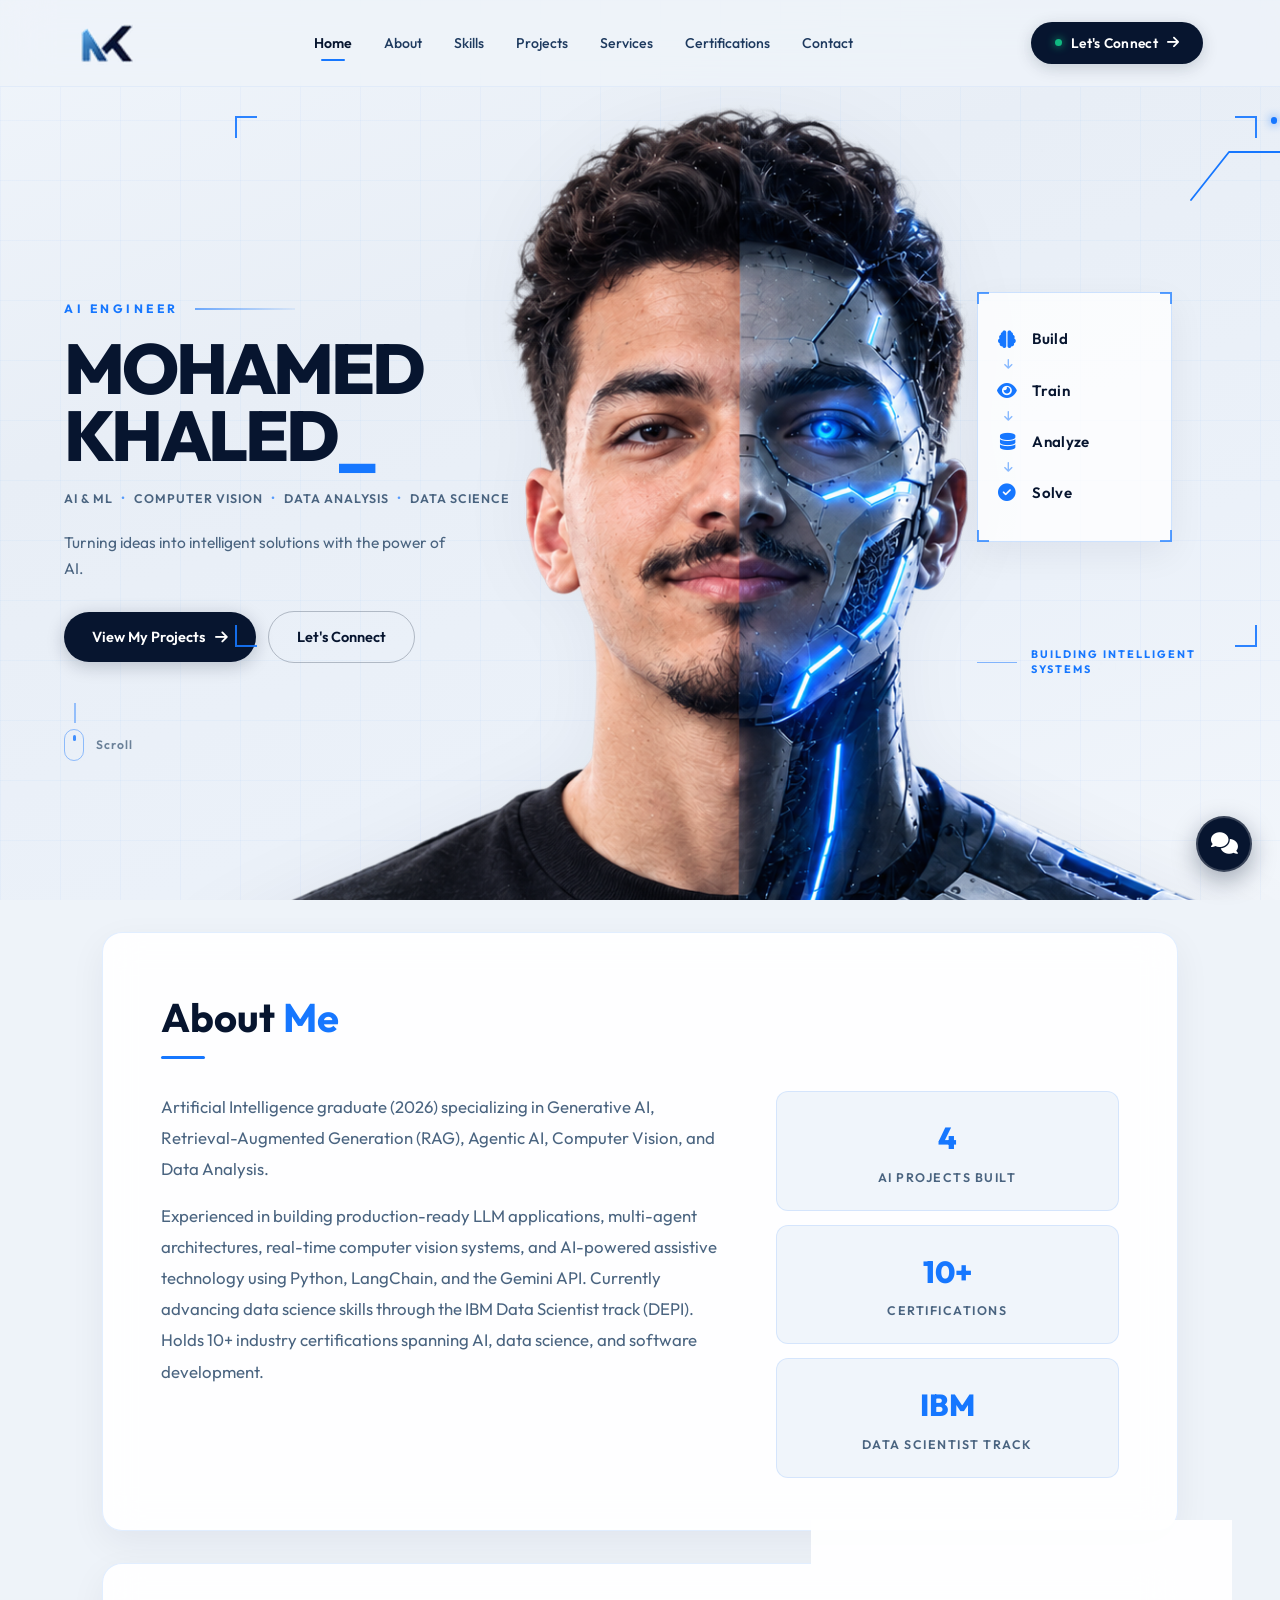
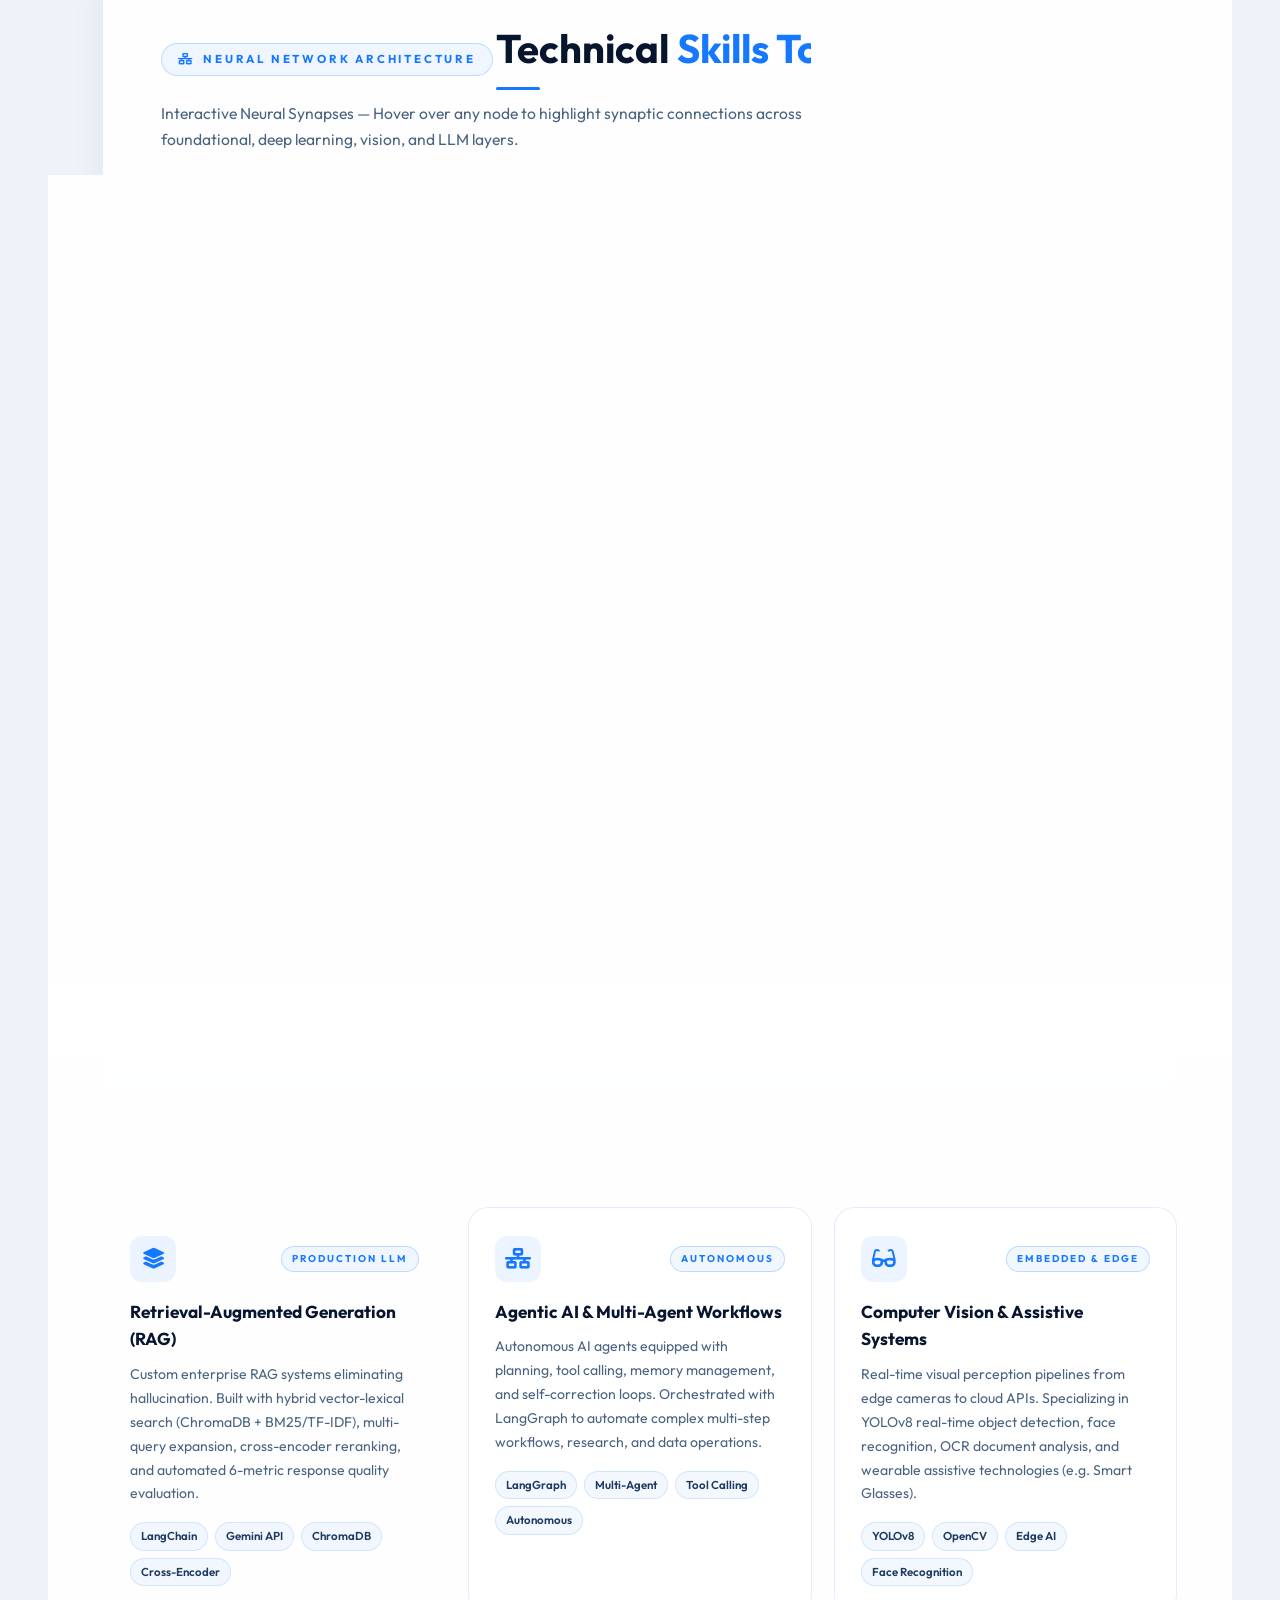
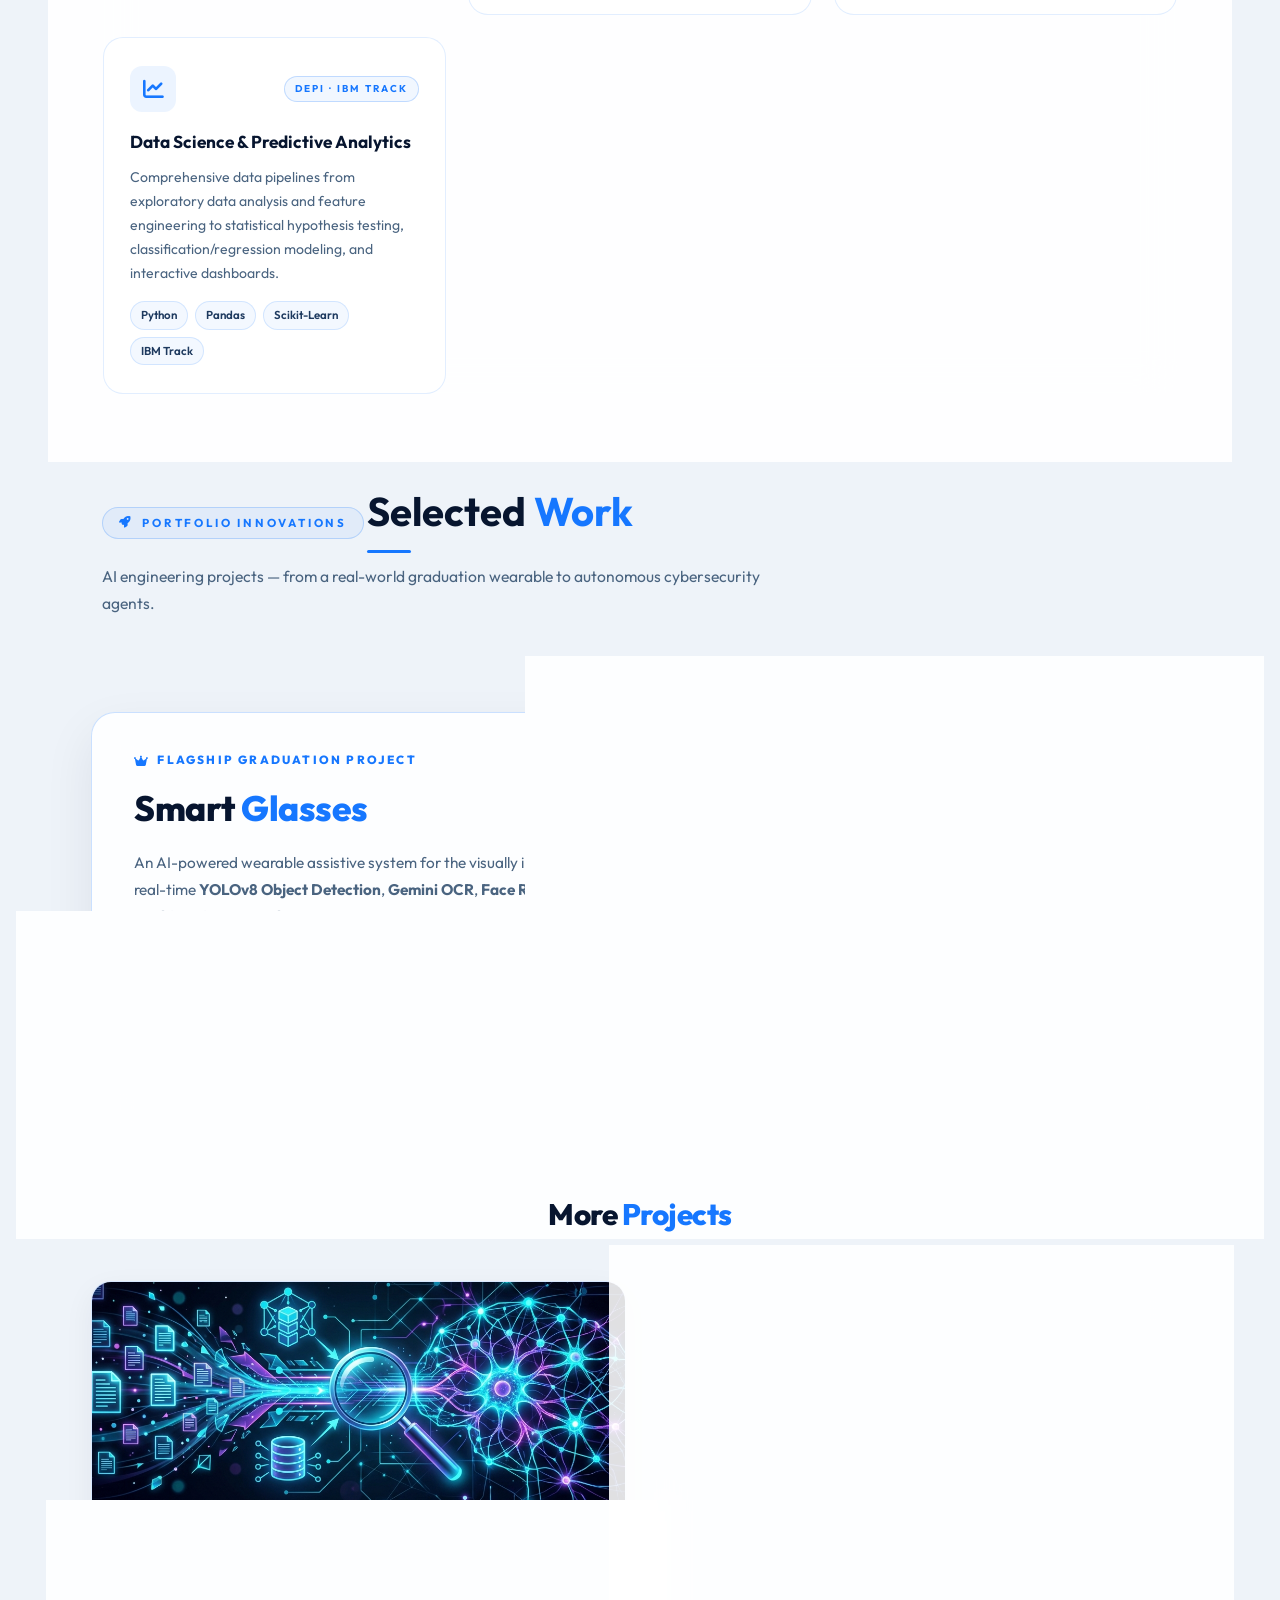
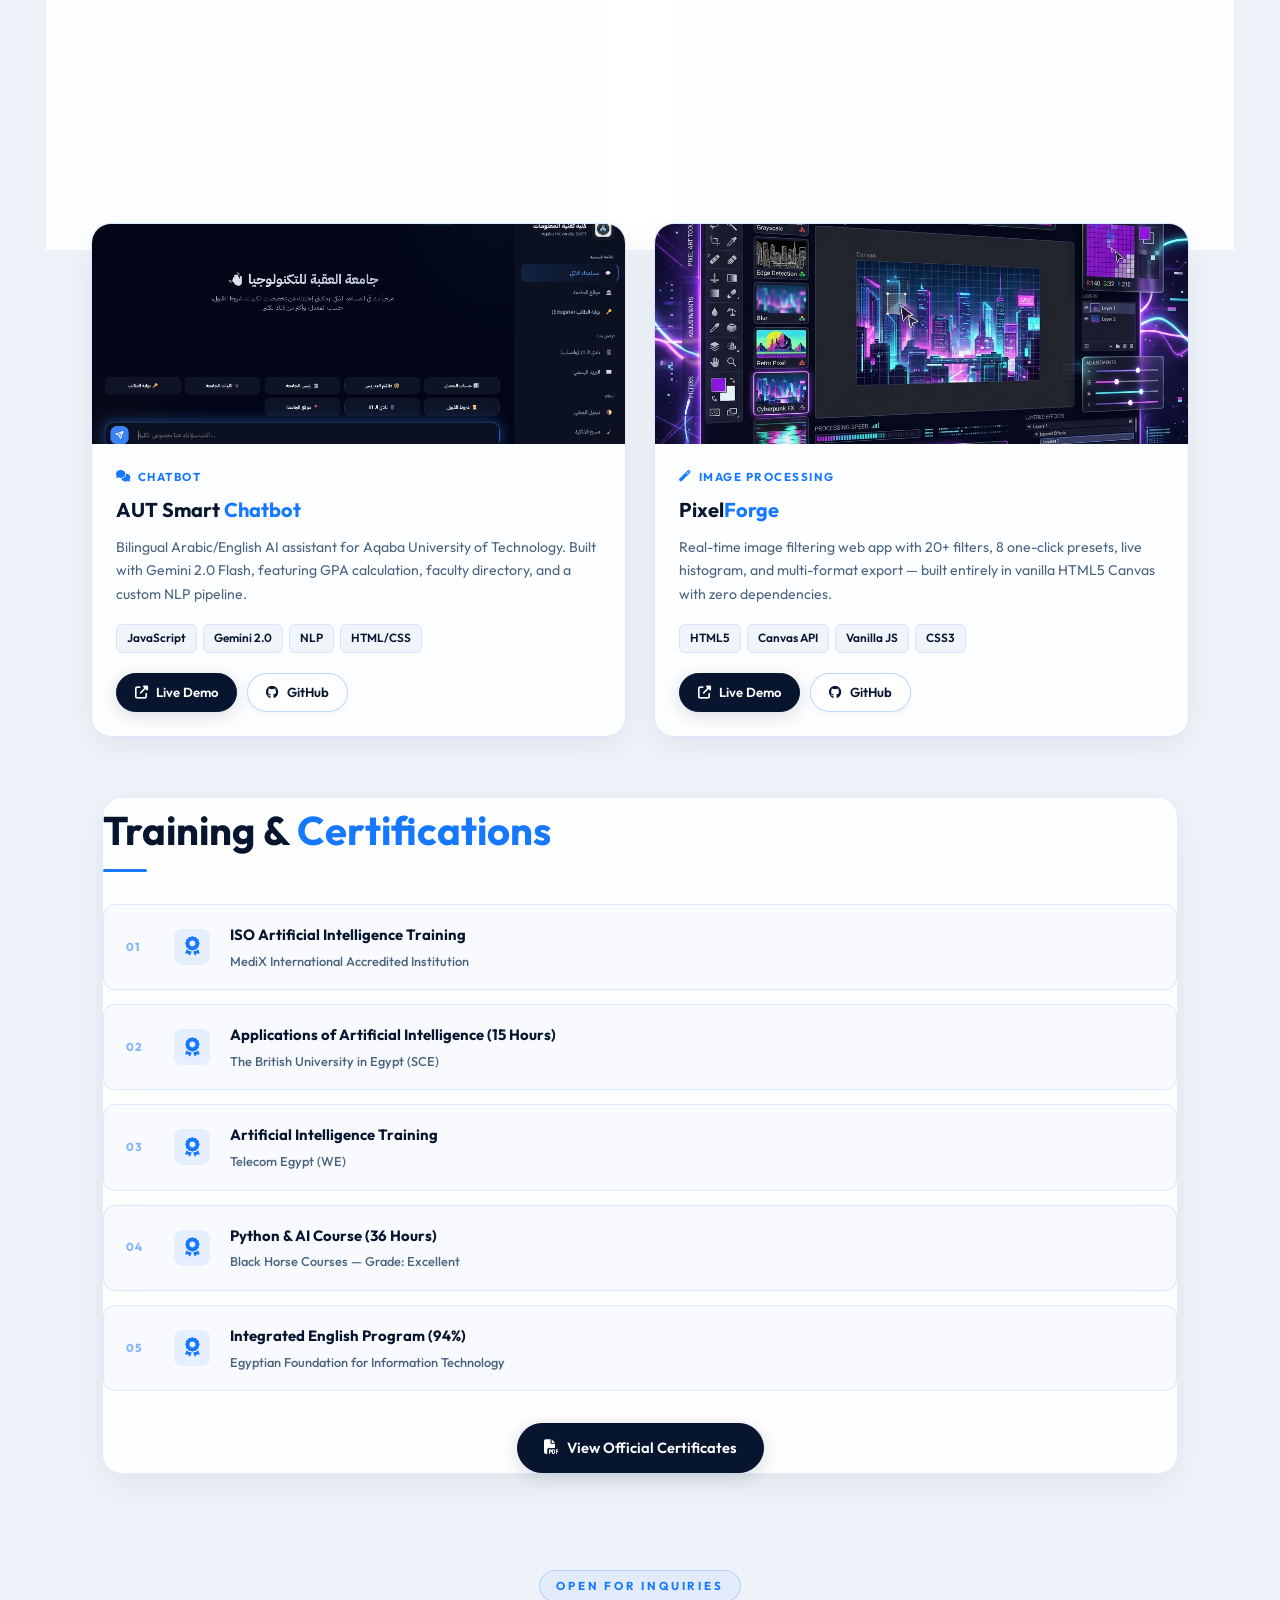
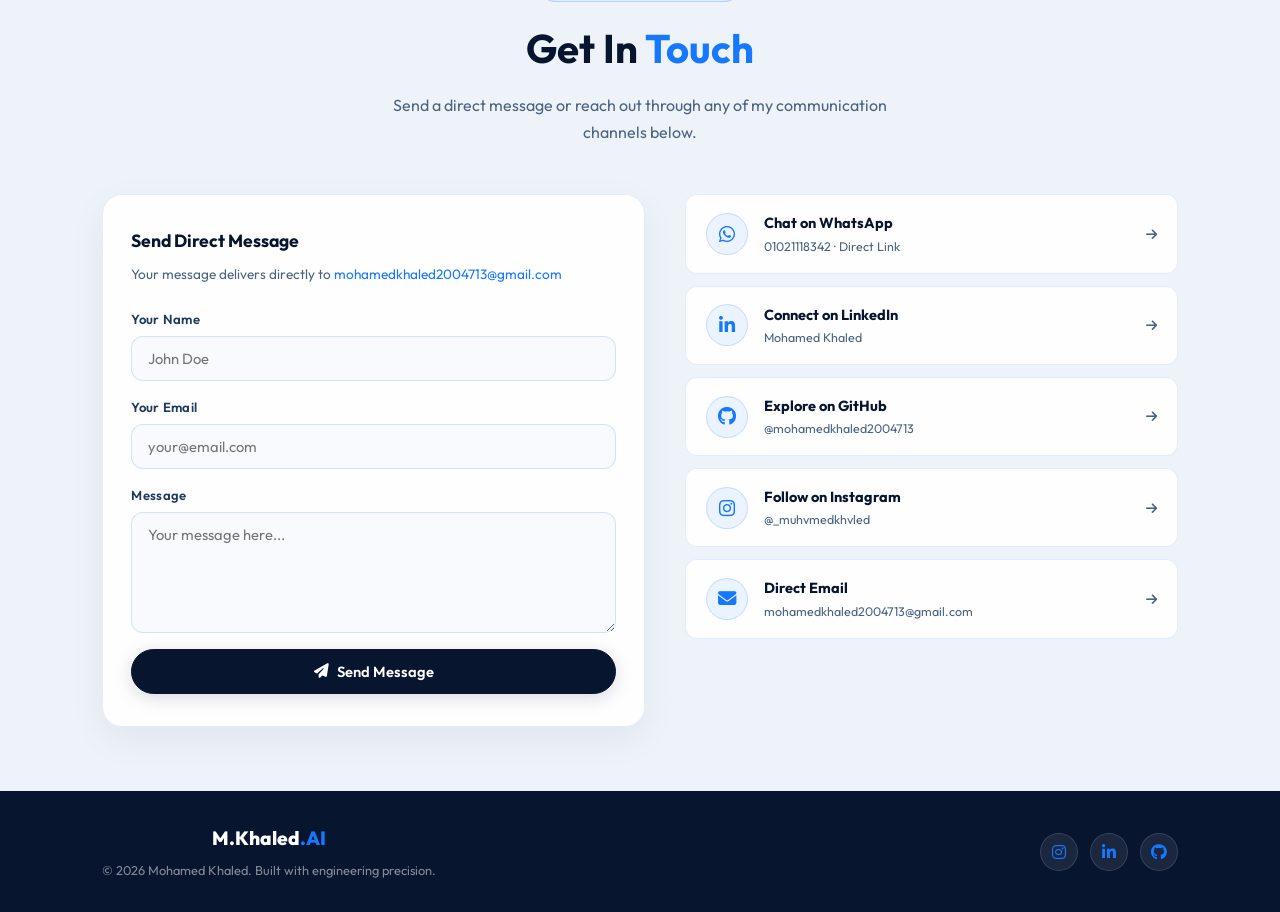
==== commit b1a2d01d: "Fix: add hero portrait image and update path" ====
--- a/index.html
+++ b/index.html
@@ -95,7 +95,7 @@
             <div class="hero-center">
                 <div class="hero-portrait-stage" id="hero-portrait-stage">
                     <img
-                        src="ChatGPT Image Sep 8, 2026, 08_12_52 PM.png"
+                        src="assets/hero_portrait.png"
                         alt="Mohamed Khaled — AI Engineer"
                         class="hero-main-portrait"
                         id="hero-main-portrait"
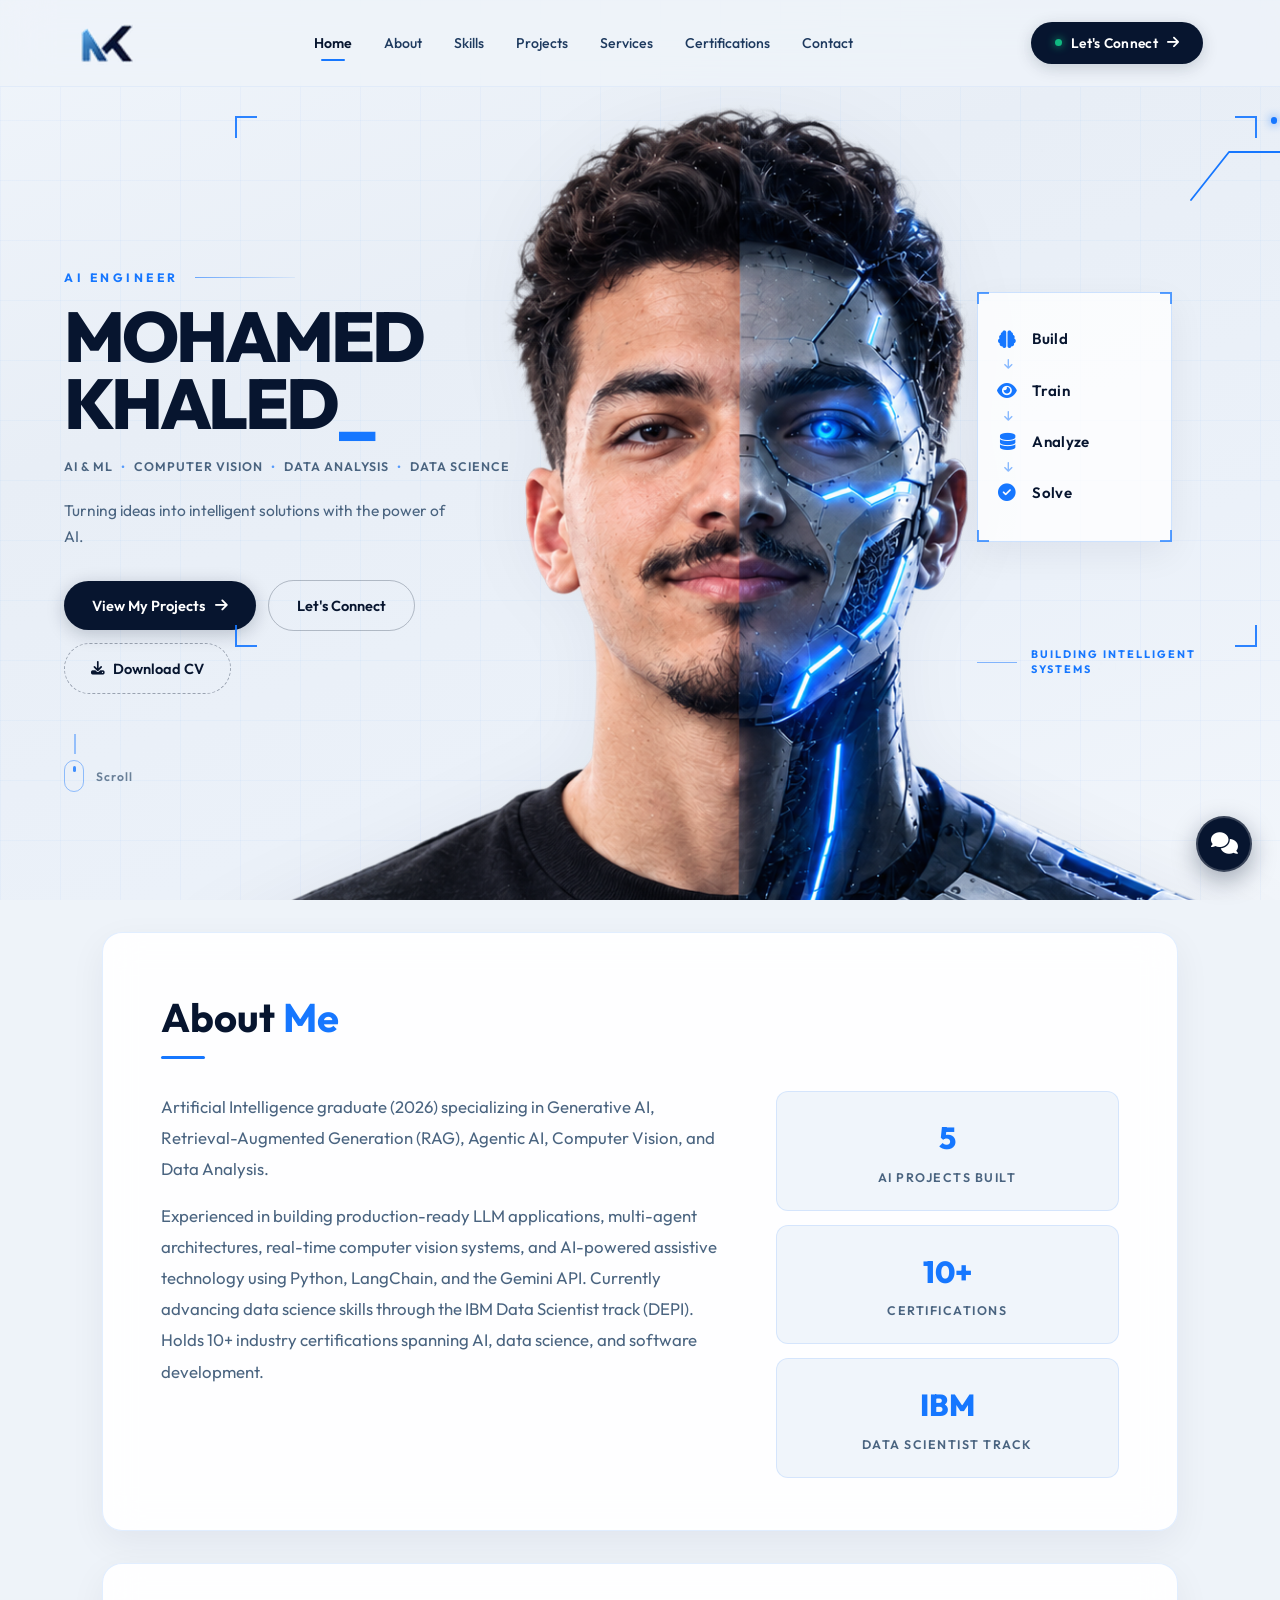
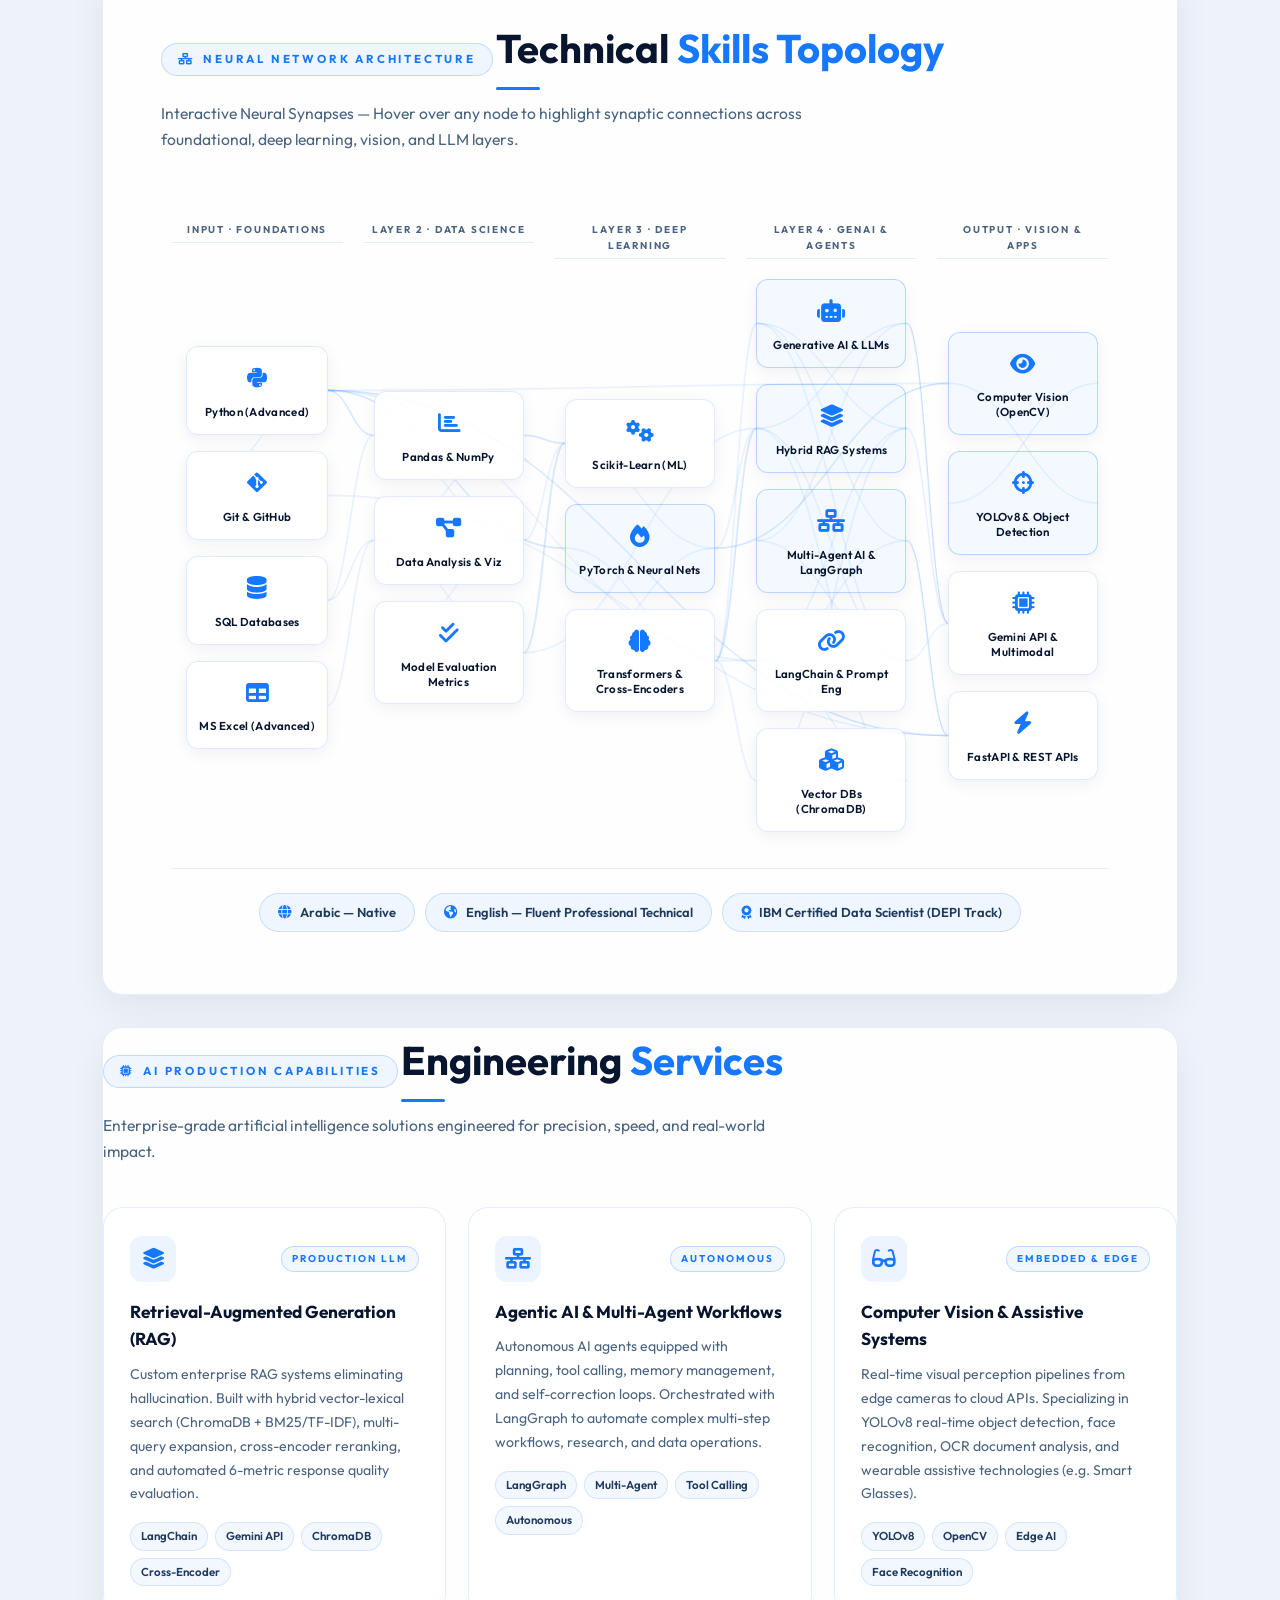
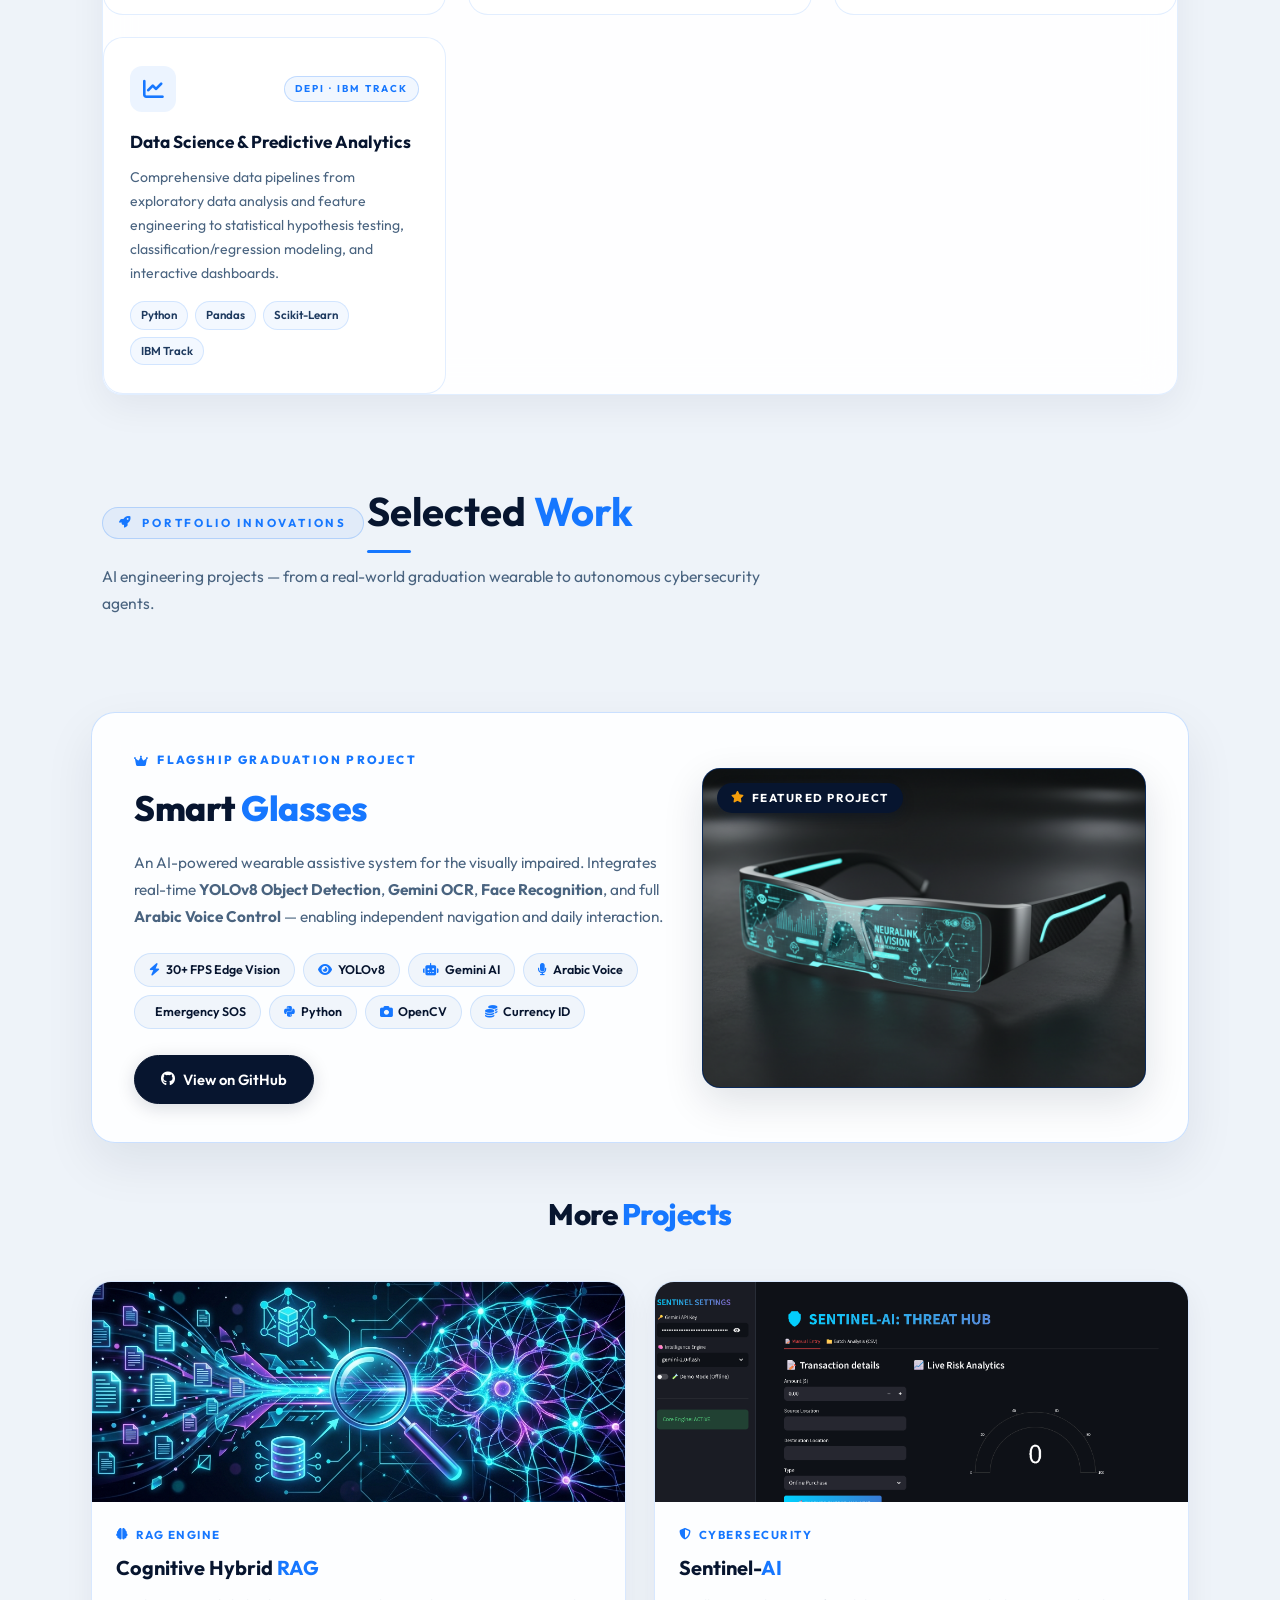
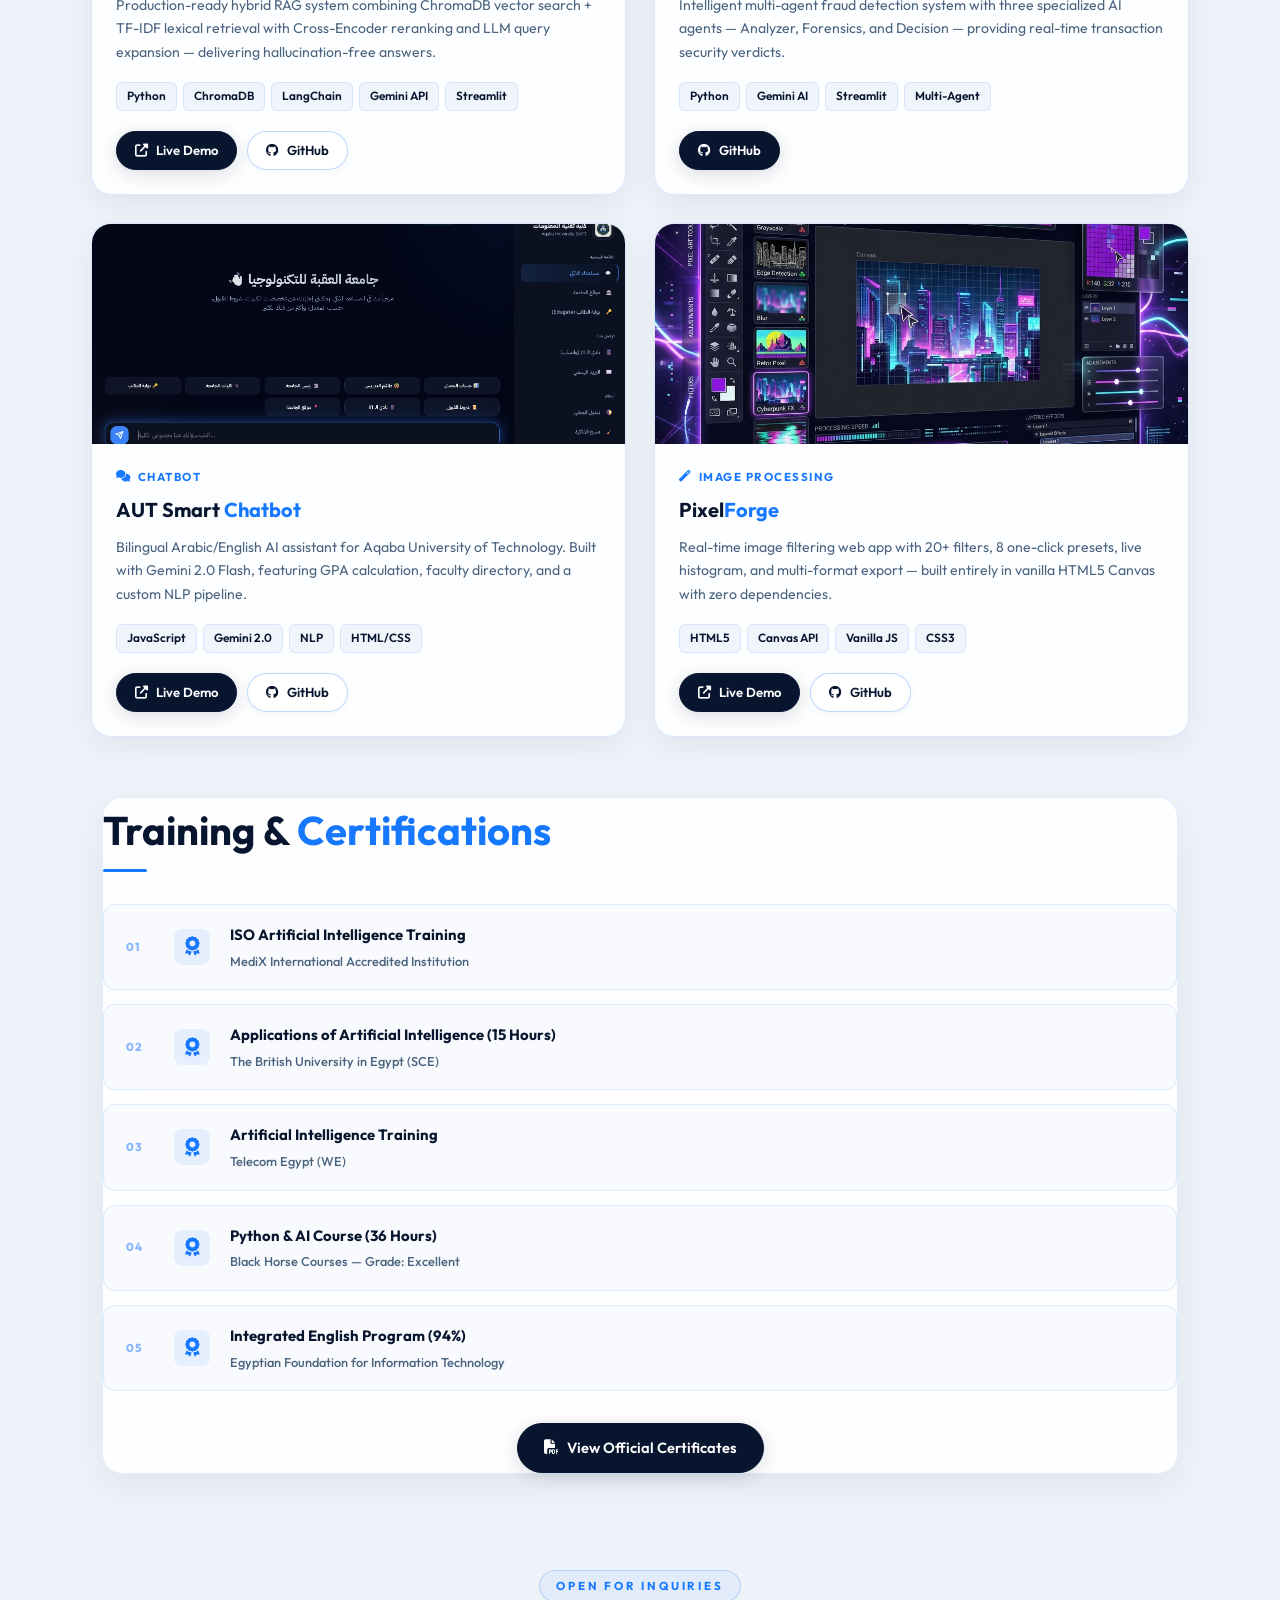
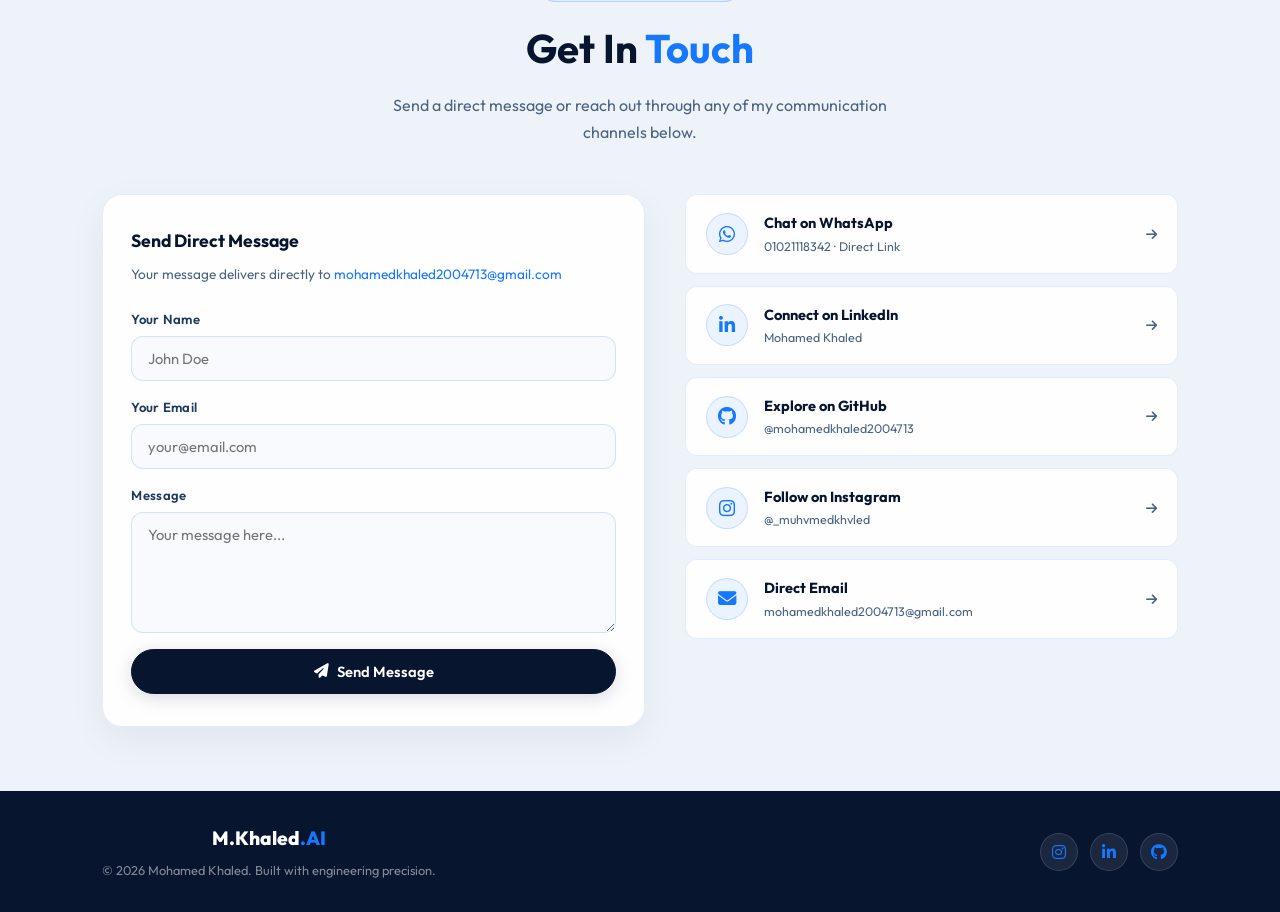
==== commit c2da4c00: "Add CV download button to hero section" ====
--- a/index.html
+++ b/index.html
@@ -76,6 +76,9 @@
                     </a>
                     <a href="#contact" class="btn btn-hero-secondary">
                         Let's Connect
+                    </a>
+                    <a href="assets/Mohamed_Khaled_CV.pdf" class="btn btn-hero-cv" download="Mohamed_Khaled_CV.pdf" aria-label="Download CV">
+                        <i class="fas fa-download" aria-hidden="true"></i> Download CV
                     </a>
                 </div>
 
--- a/style.css
+++ b/style.css
@@ -493,6 +493,32 @@
     transform: translateY(-2px);
 }
 
+/* CV Download Button */
+.btn-hero-cv {
+    display: inline-flex;
+    align-items: center;
+    justify-content: center;
+    gap: 8px;
+    padding: 13px 26px;
+    border-radius: 50px;
+    background: transparent;
+    color: var(--text);
+    font-size: 0.91rem;
+    font-weight: 600;
+    border: 1.5px dashed rgba(7, 21, 47, 0.35);
+    transition: all 0.3s ease;
+    text-decoration: none;
+    cursor: pointer;
+}
+.btn-hero-cv i { font-size: 0.85rem; }
+.btn-hero-cv:hover {
+    border-color: #16a34a;
+    color: #16a34a;
+    background: rgba(22, 163, 74, 0.06);
+    transform: translateY(-2px);
+}
+
+
 /* Scroll cue bottom-left */
 .hero-scroll-cue {
     display: flex;
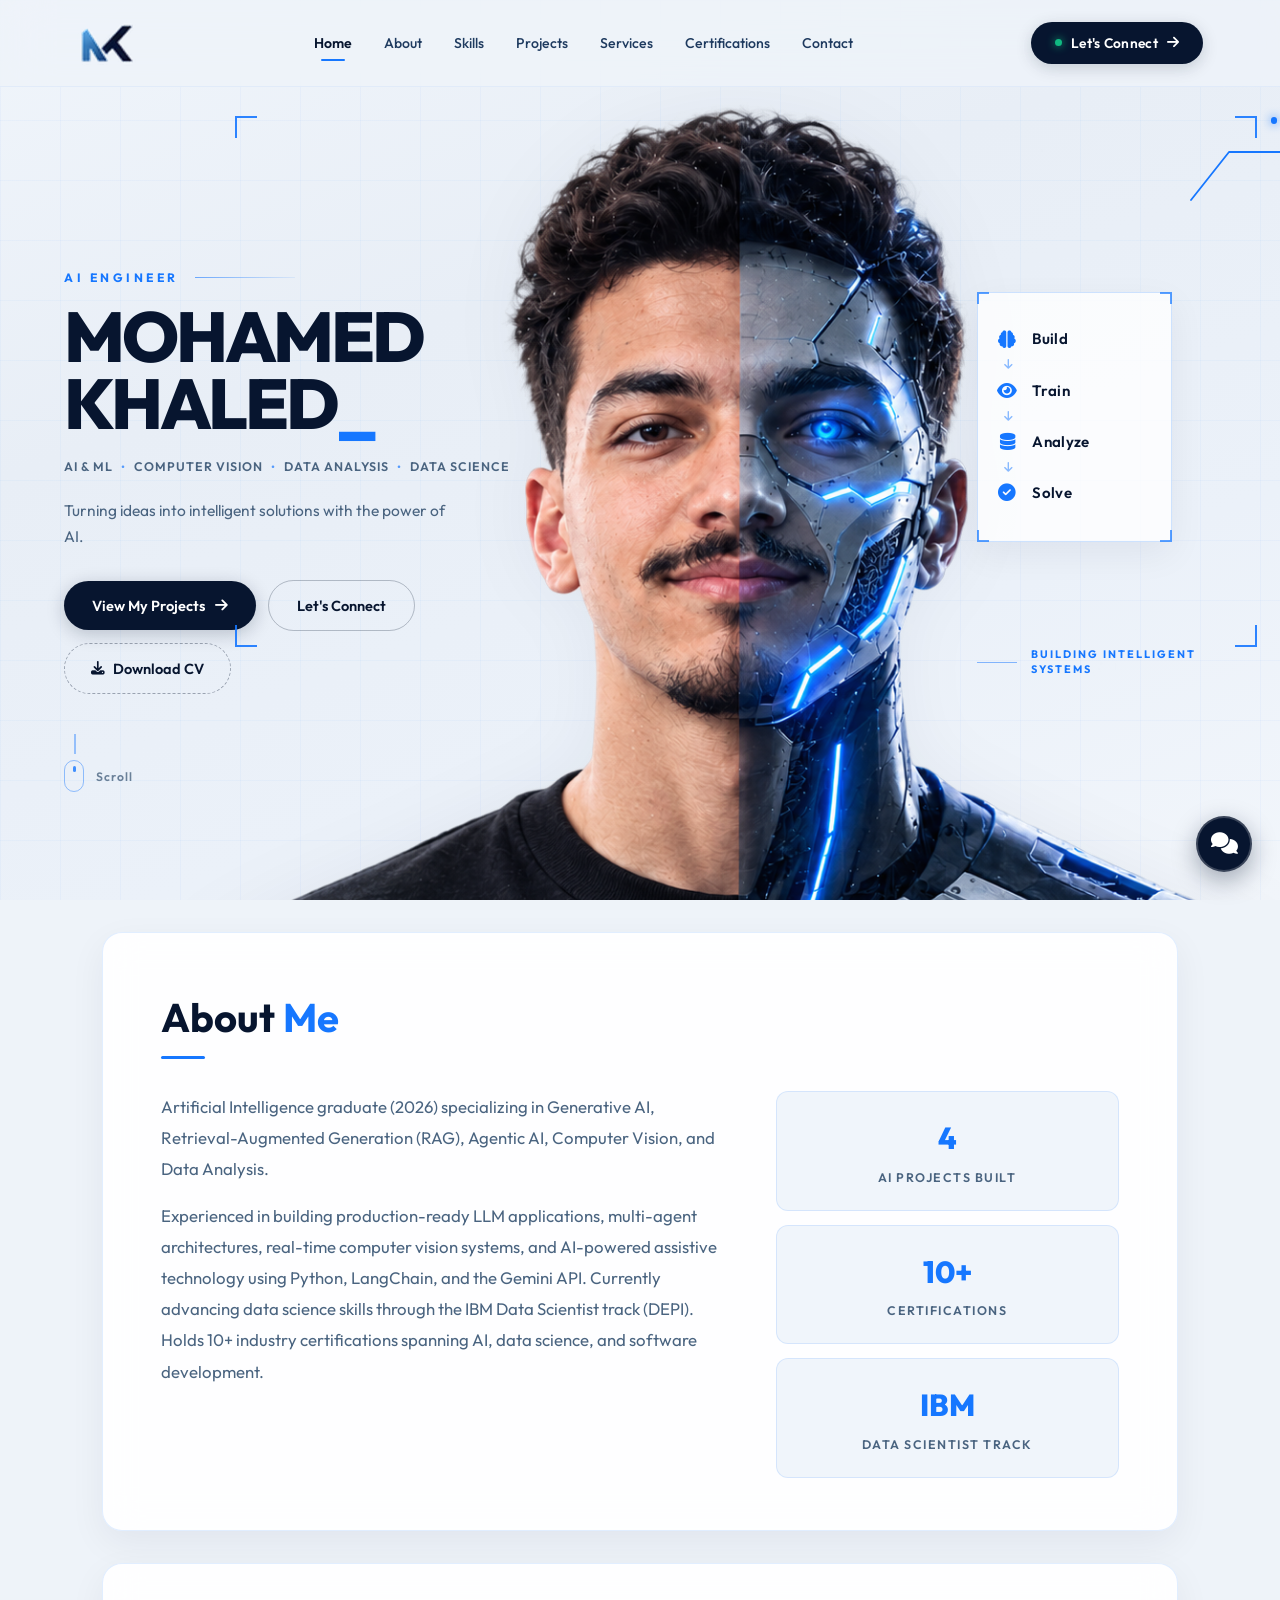
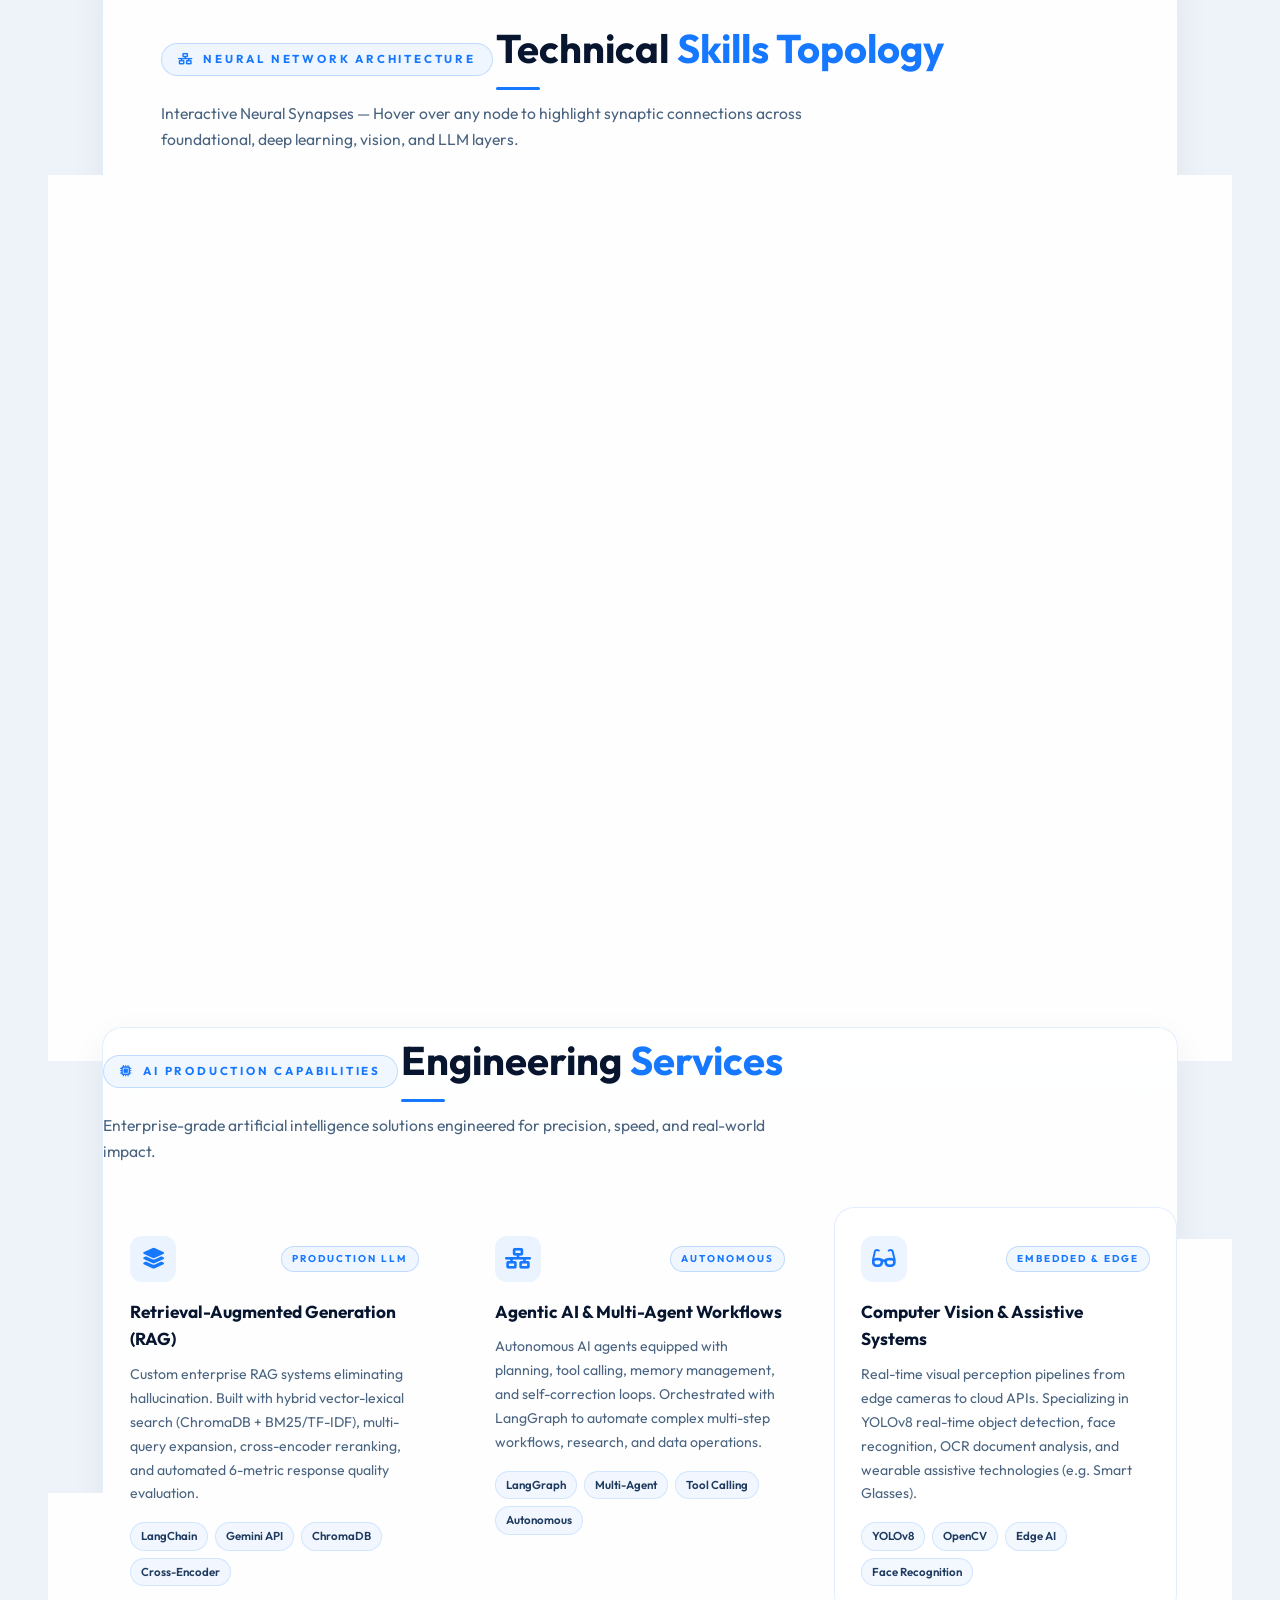
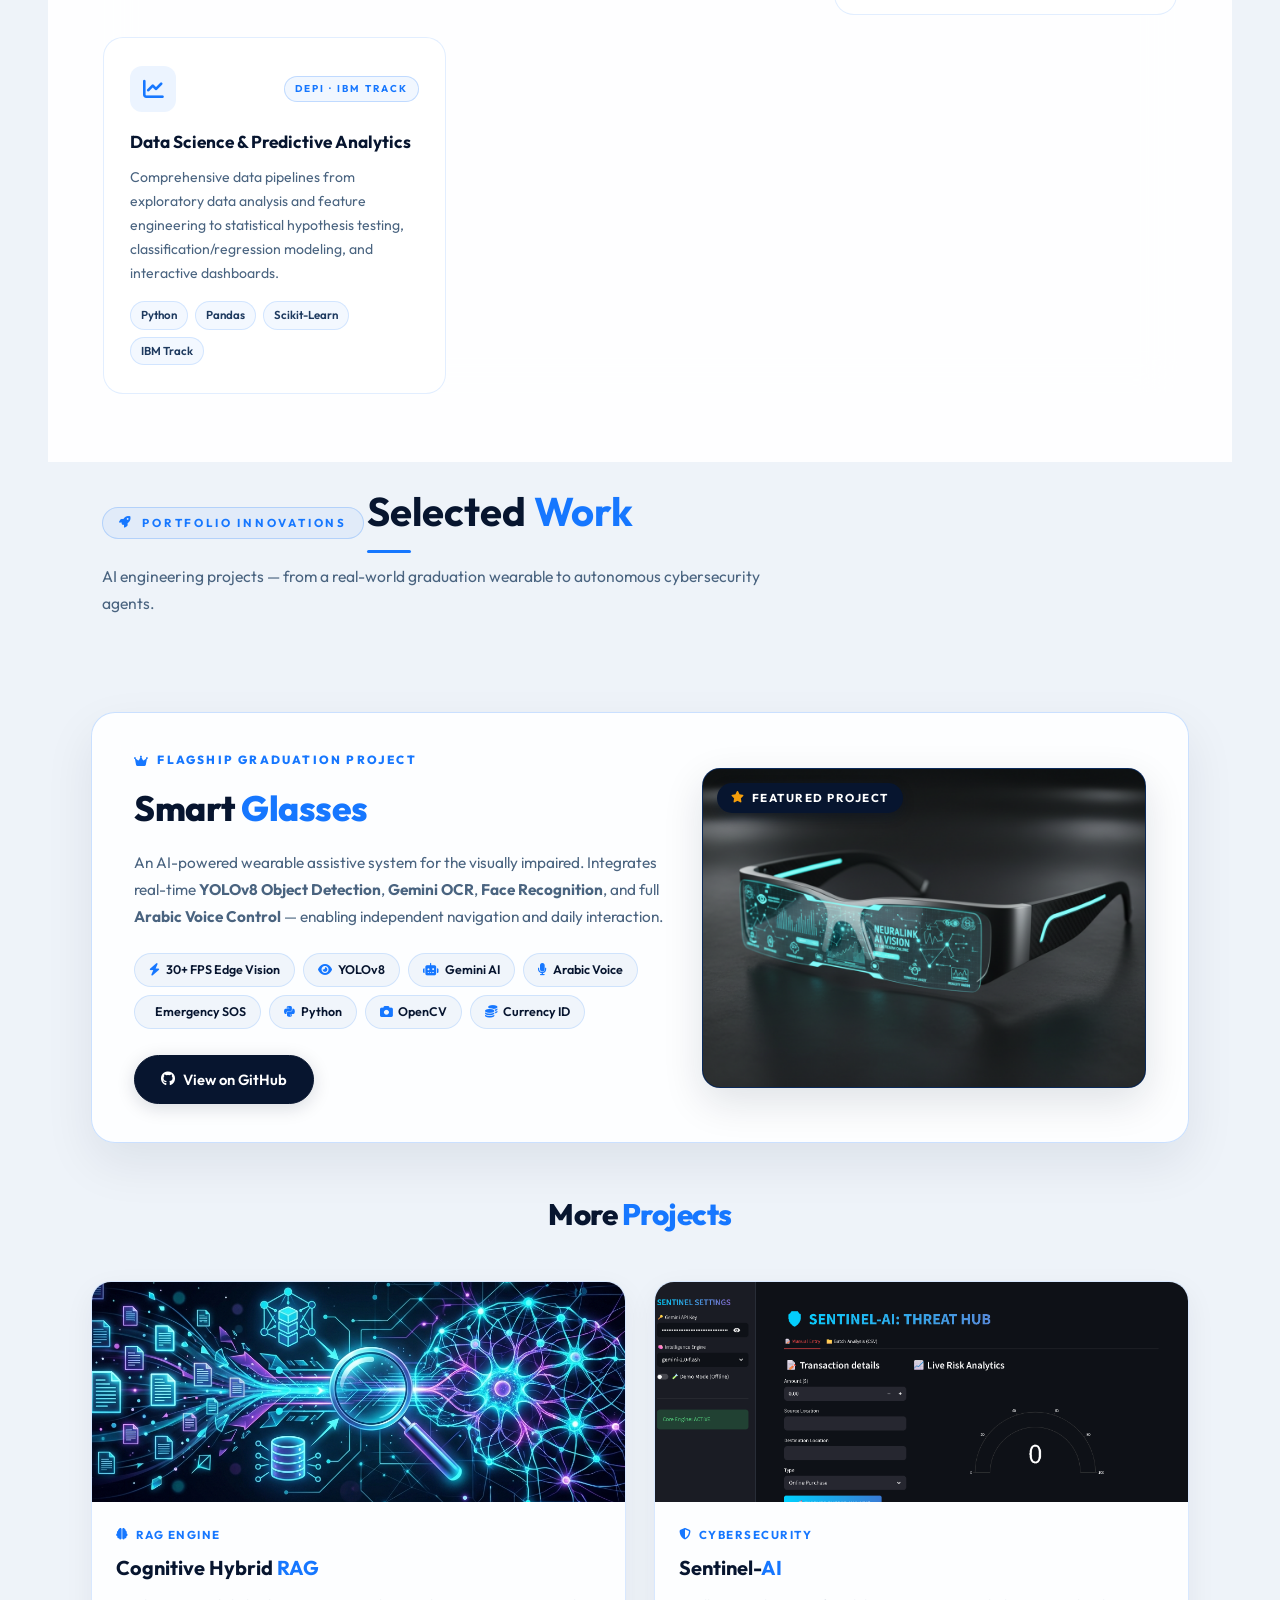
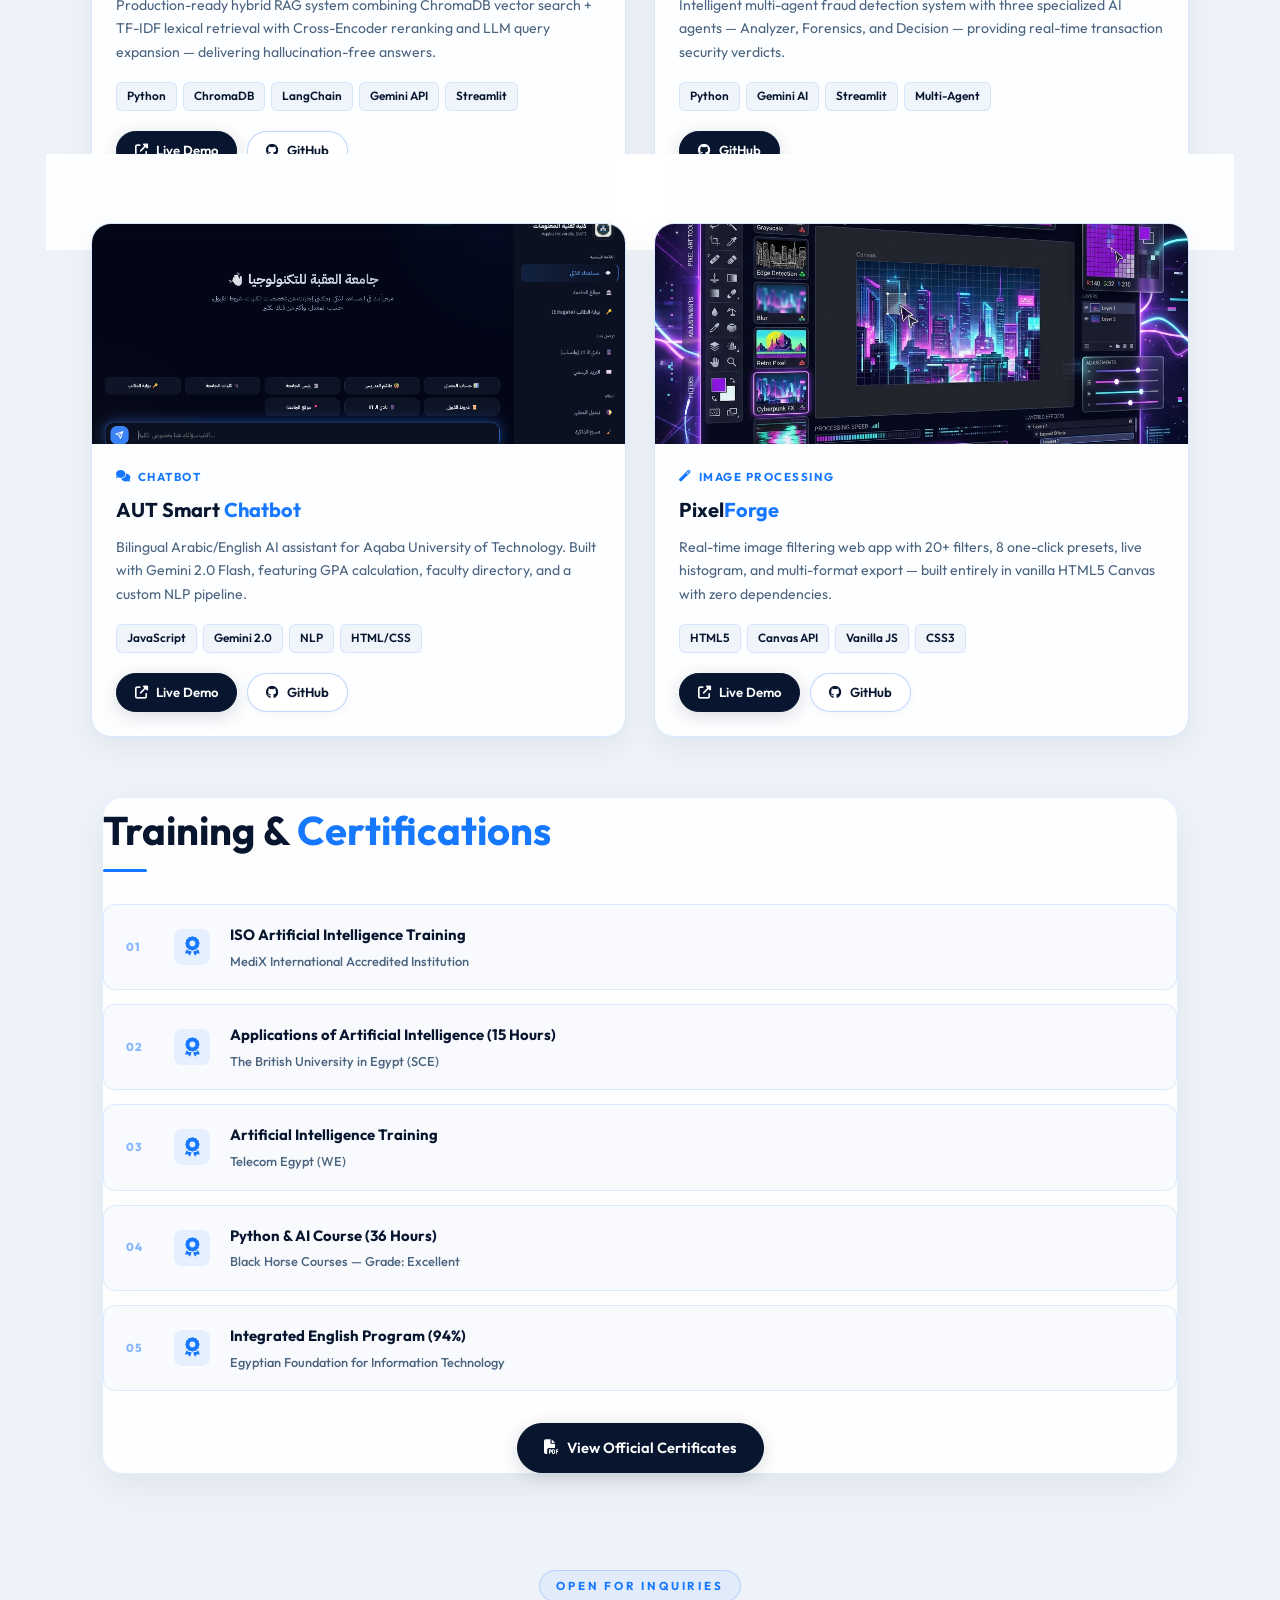
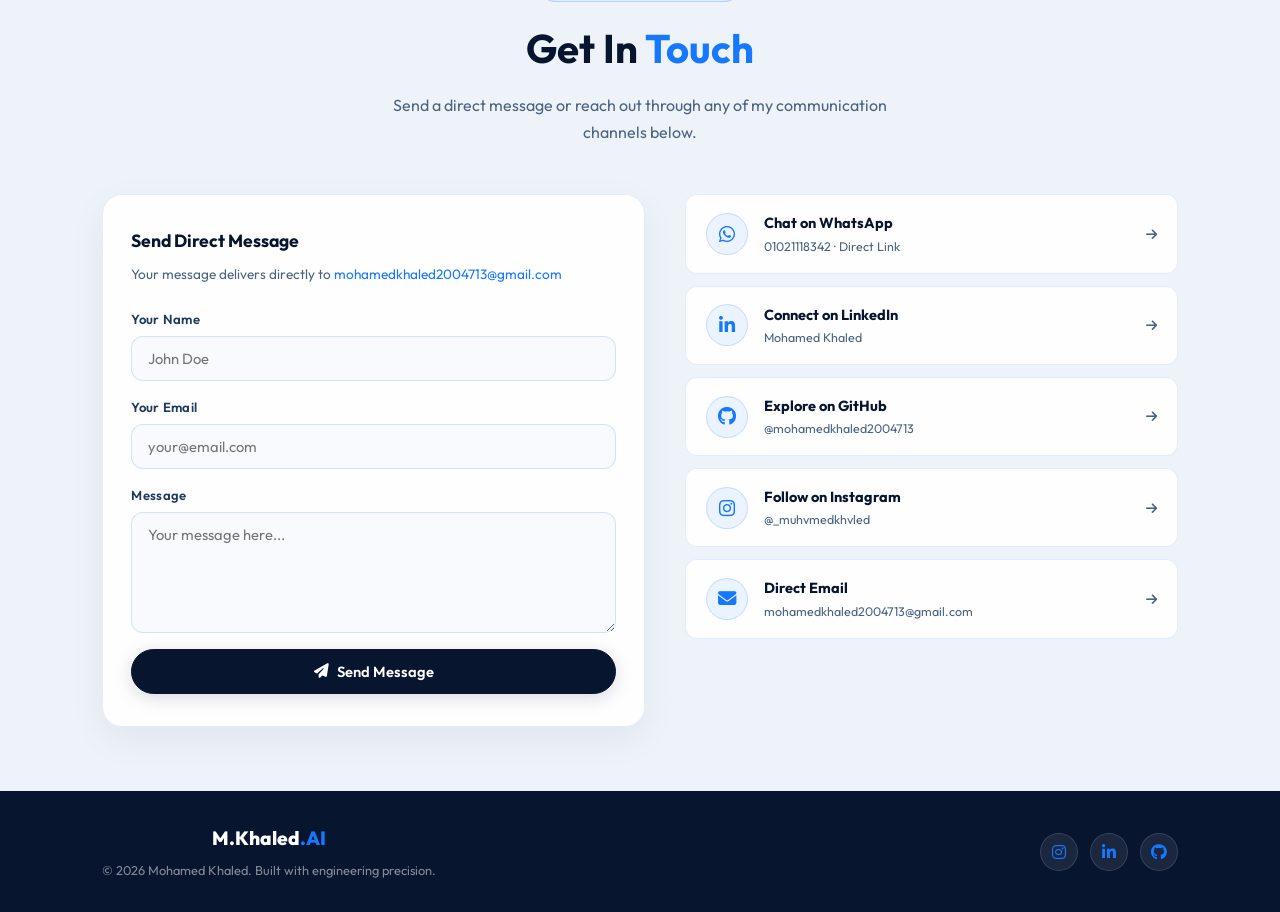
==== commit f742806d: "Fix mobile: hero layout, skills horizontal scroll, all sections responsive" ====
--- a/index.html
+++ b/index.html
@@ -14,7 +14,7 @@
     <link rel="preconnect" href="https://fonts.gstatic.com" crossorigin>
     <link href="https://fonts.googleapis.com/css2?family=Outfit:wght@300;400;500;600;700;800&display=swap" rel="stylesheet">
     <link rel="stylesheet" href="https://cdnjs.cloudflare.com/ajax/libs/font-awesome/6.4.0/css/all.min.css">
-    <link rel="stylesheet" href="style.css?v=4">
+    <link rel="stylesheet" href="style.css?v=6">
 </head>
 <body>
 
--- a/style.css
+++ b/style.css
@@ -45,6 +45,7 @@
     color: var(--text);
     overflow-x: hidden;
     line-height: 1.6;
+    -webkit-text-size-adjust: 100%;
 }
 
 img { display: block; max-width: 100%; }
@@ -2404,12 +2405,20 @@
 }
 
 @media (max-width: 900px) {
+
+    /* ---- HERO ---- */
+    .hero-section {
+        height: auto !important;
+        min-height: 100svh;
+        overflow-x: hidden;
+    }
+
     .hero-container {
-        grid-template-columns: 1fr;
+        grid-template-columns: 1fr !important;
         grid-template-rows: auto auto auto;
-        padding: 90px 5% 40px;
-        align-items: center;
-        gap: 32px;
+        padding: 100px 6% 60px;
+        gap: 0;
+        align-items: start;
     }
 
     .hero-left {
@@ -2419,69 +2428,65 @@
         align-items: center;
     }
 
+    .hero-tag-row   { justify-content: center; }
+    .hero-bio       { text-align: center; max-width: 100%; margin-left: auto; margin-right: auto; }
+    .hero-cta-group { justify-content: center; flex-wrap: wrap; gap: 10px; }
+    .hero-scroll-cue { align-items: center; margin-top: 20px; }
+
     .hero-center {
         order: 2;
-        height: 60vw;
-        min-height: 320px;
-        max-height: 480px;
+        height: 72vw;
+        min-height: 240px;
+        max-height: 400px;
         width: 100%;
+        margin-top: 36px;
     }
 
     .hero-portrait-stage {
-        min-height: 100%;
+        width: 100%;
         height: 100%;
+        display: flex;
+        align-items: flex-end;
+        justify-content: center;
+        overflow: hidden;
     }
 
     .hero-main-portrait {
-        height: 100%;
+        height: 100% !important;
         width: auto;
-        max-width: 100%;
-        position: relative;
-        left: auto;
-        transform: none;
-    }
+        max-width: 85%;
+        position: relative !important;
+        left: auto !important;
+        transform: none !important;
+        object-fit: contain;
+        object-position: bottom center;
+    }
+
+    .face-hud-frame { display: none !important; }
 
     .hero-right {
         order: 3;
         align-items: center;
         padding-left: 0;
-        margin-top: 10px;
+        margin-top: 28px;
+        width: 100%;
     }
 
     .hero-tech-card {
-        max-width: 260px;
+        max-width: 220px;
         margin: 0 auto;
     }
 
     .hero-bottom-tag {
-        margin-top: 24px;
+        margin-top: 20px;
         max-width: 100%;
         justify-content: center;
     }
 
-    .hero-tag-row { justify-content: center; }
-    .hero-bio { text-align: center; max-width: 100%; }
-    .hero-cta-group { justify-content: center; }
-    .hero-scroll-cue { align-items: center; }
-
-    .face-hud-frame { display: none; }
-
-    .flagship-inner {
-        grid-template-columns: 1fr;
-        padding: 28px 24px;
-        gap: 28px;
-    }
-
-    .other-projects-grid {
-        grid-template-columns: 1fr;
-        gap: 24px;
-    }
-
-    .about-grid { grid-template-columns: 1fr; }
-    .contact-grid { grid-template-columns: 1fr; }
-
+    /* ---- NAVBAR ---- */
     .nav-links { display: none; }
     .hamburger { display: flex; }
+    .nav-cta-btn { display: none; }
     .nav-links.active {
         display: flex;
         flex-direction: column;
@@ -2497,17 +2502,120 @@
         gap: 12px;
     }
 
-    .glass-panel { padding: 36px 24px; margin: 20px 4%; }
+    /* ---- ABOUT ---- */
+    .about-grid { grid-template-columns: 1fr; }
+
+    /* ---- SKILLS — make neural network horizontally scrollable ---- */
+    .skills-nn-wrapper {
+        overflow-x: auto;
+        -webkit-overflow-scrolling: touch;
+        padding: 16px 4px 20px;
+        min-height: unset;
+    }
+    .nn-layers-container {
+        min-width: 700px;       /* keeps the full 5-layer layout intact */
+        min-height: unset;
+        gap: 12px;
+        padding-bottom: 8px;
+    }
+    .nn-node {
+        min-width: 90px;
+        max-width: 120px;
+        padding: 10px 8px;
+    }
+    .node-icon  { font-size: 1.1rem; }
+    .node-title { font-size: 0.65rem; }
+    .nn-layer-badge { font-size: 0.55rem; letter-spacing: 1px; }
+    .nn-footer-languages { flex-direction: column; align-items: center; gap: 8px; }
+
+    /* ---- PROJECTS ---- */
+    .flagship-inner {
+        grid-template-columns: 1fr;
+        padding: 24px 20px;
+        gap: 24px;
+    }
+    .flagship-img-wrap {
+        height: 200px;
+        border-radius: 12px;
+        overflow: hidden;
+    }
+    .other-projects-grid {
+        grid-template-columns: 1fr;
+        gap: 20px;
+    }
+
+    /* ---- CONTACT ---- */
+    .contact-grid { grid-template-columns: 1fr; }
+    .form-row     { grid-template-columns: 1fr; }
+
+    /* ---- MISC ---- */
+    .glass-panel    { padding: 40px 20px; margin: 16px 3%; }
+    .section-header { margin-bottom: 32px; }
+    .chatbot-container { bottom: 16px; right: 16px; }
+    .services-grid  { grid-template-columns: 1fr; }
 }
 
 @media (max-width: 600px) {
-    .hero-headline { font-size: 2.5rem; letter-spacing: -1.5px; }
-    .hero-specialties { font-size: 0.72rem; justify-content: center; }
-    .hero-cta-group { flex-direction: column; width: 100%; }
-    .hero-cta-group .btn { width: 100%; justify-content: center; }
-    .form-row { grid-template-columns: 1fr; }
-    .flagship-title { font-size: 1.8rem; }
-    .other-projects-title { font-size: 1.5rem; }
-    .nav-cta-btn { display: none; }
-    .chatbot-container { bottom: 16px; right: 16px; }
+
+    /* ---- HERO ---- */
+    .hero-container {
+        padding: 90px 5% 50px;
+    }
+
+    .hero-headline {
+        font-size: clamp(2.4rem, 11vw, 3rem);
+        letter-spacing: -1.5px;
+    }
+
+    .hero-specialties {
+        font-size: 0.68rem;
+        justify-content: center;
+        gap: 5px;
+    }
+
+    .hero-bio { font-size: 0.92rem; }
+
+    /* Buttons: full-width stack */
+    .hero-cta-group {
+        flex-direction: column;
+        width: 100%;
+        gap: 10px;
+    }
+    .hero-cta-group .btn {
+        width: 100%;
+        justify-content: center;
+        padding: 14px 20px;
+    }
+
+    .hero-center {
+        height: 65vw;
+        min-height: 220px;
+        margin-top: 24px;
+    }
+
+    /* ---- PROJECTS ---- */
+    .flagship-title        { font-size: 1.6rem; }
+    .other-projects-title  { font-size: 1.4rem; }
+    .proj-card-img-wrap    { height: 160px; }
+
+    /* ---- ABOUT stats ---- */
+    .about-stats {
+        grid-template-columns: repeat(3, 1fr);
+        gap: 12px;
+    }
+    .stat-box { padding: 16px 10px; }
+    .stat-box h3 { font-size: 1.5rem; }
+
+    /* ---- SECTION headings ---- */
+    .section-header h2 { font-size: clamp(1.7rem, 7vw, 2.2rem); }
+
+    /* ---- GLASS PANEL ---- */
+    .glass-panel { padding: 30px 16px; margin: 12px 2%; }
+}
+
+@media (max-width: 400px) {
+    .hero-headline { font-size: 2.1rem; letter-spacing: -1px; }
+    .hero-center   { height: 60vw; }
+    .hero-tech-card { max-width: 200px; }
+    .about-stats   { grid-template-columns: 1fr; }
 }
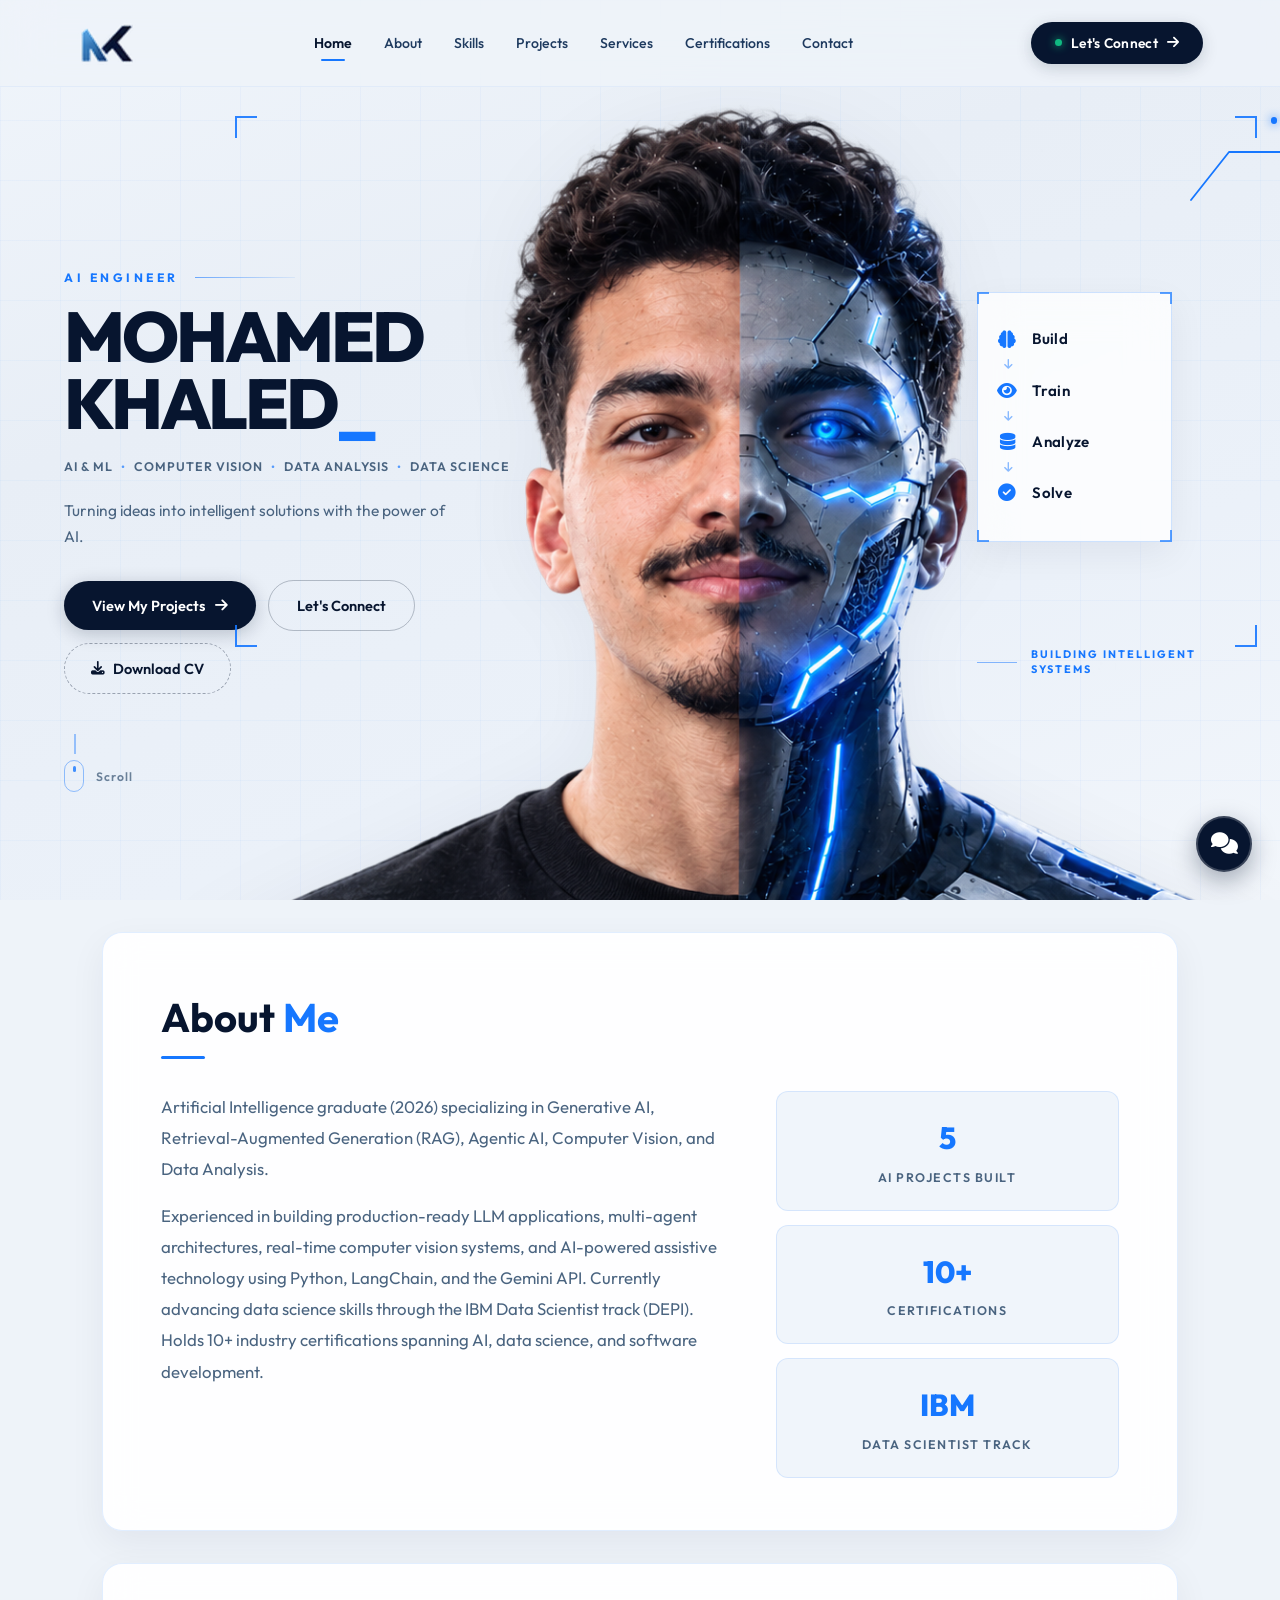
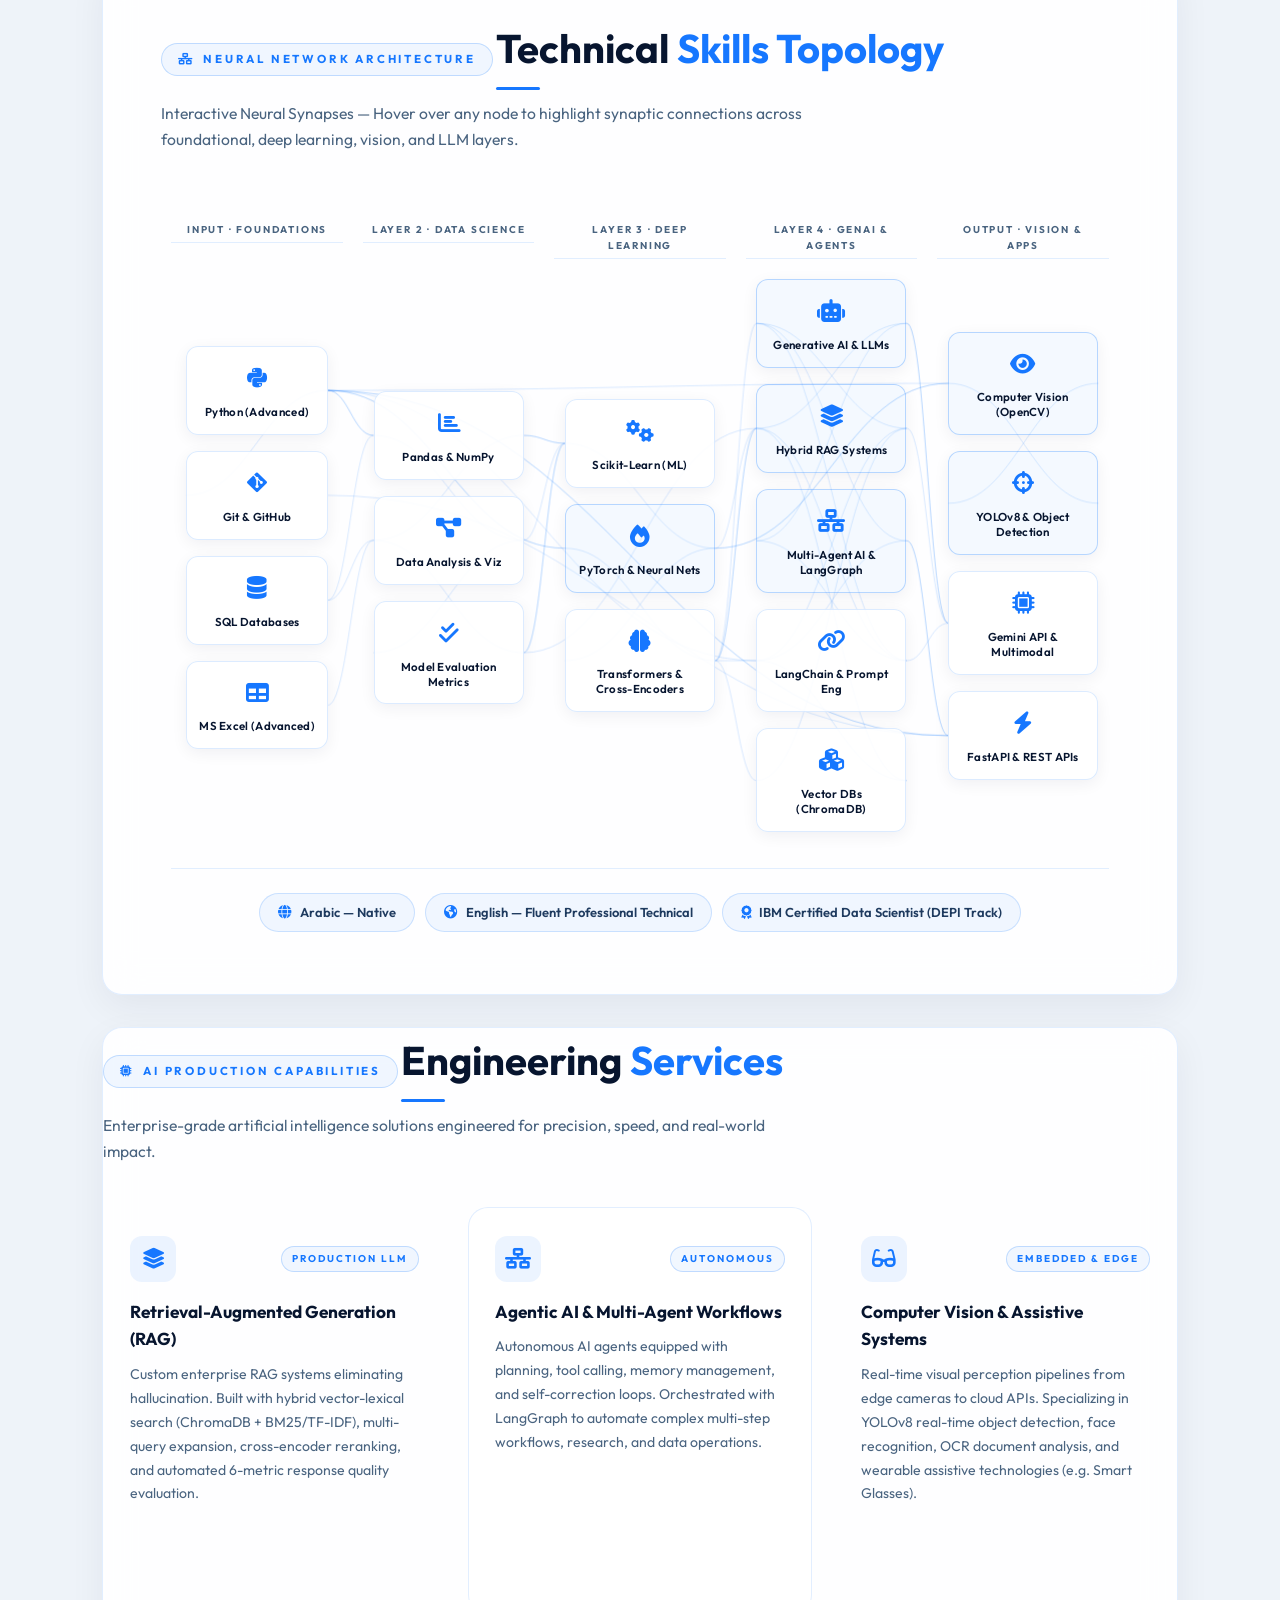
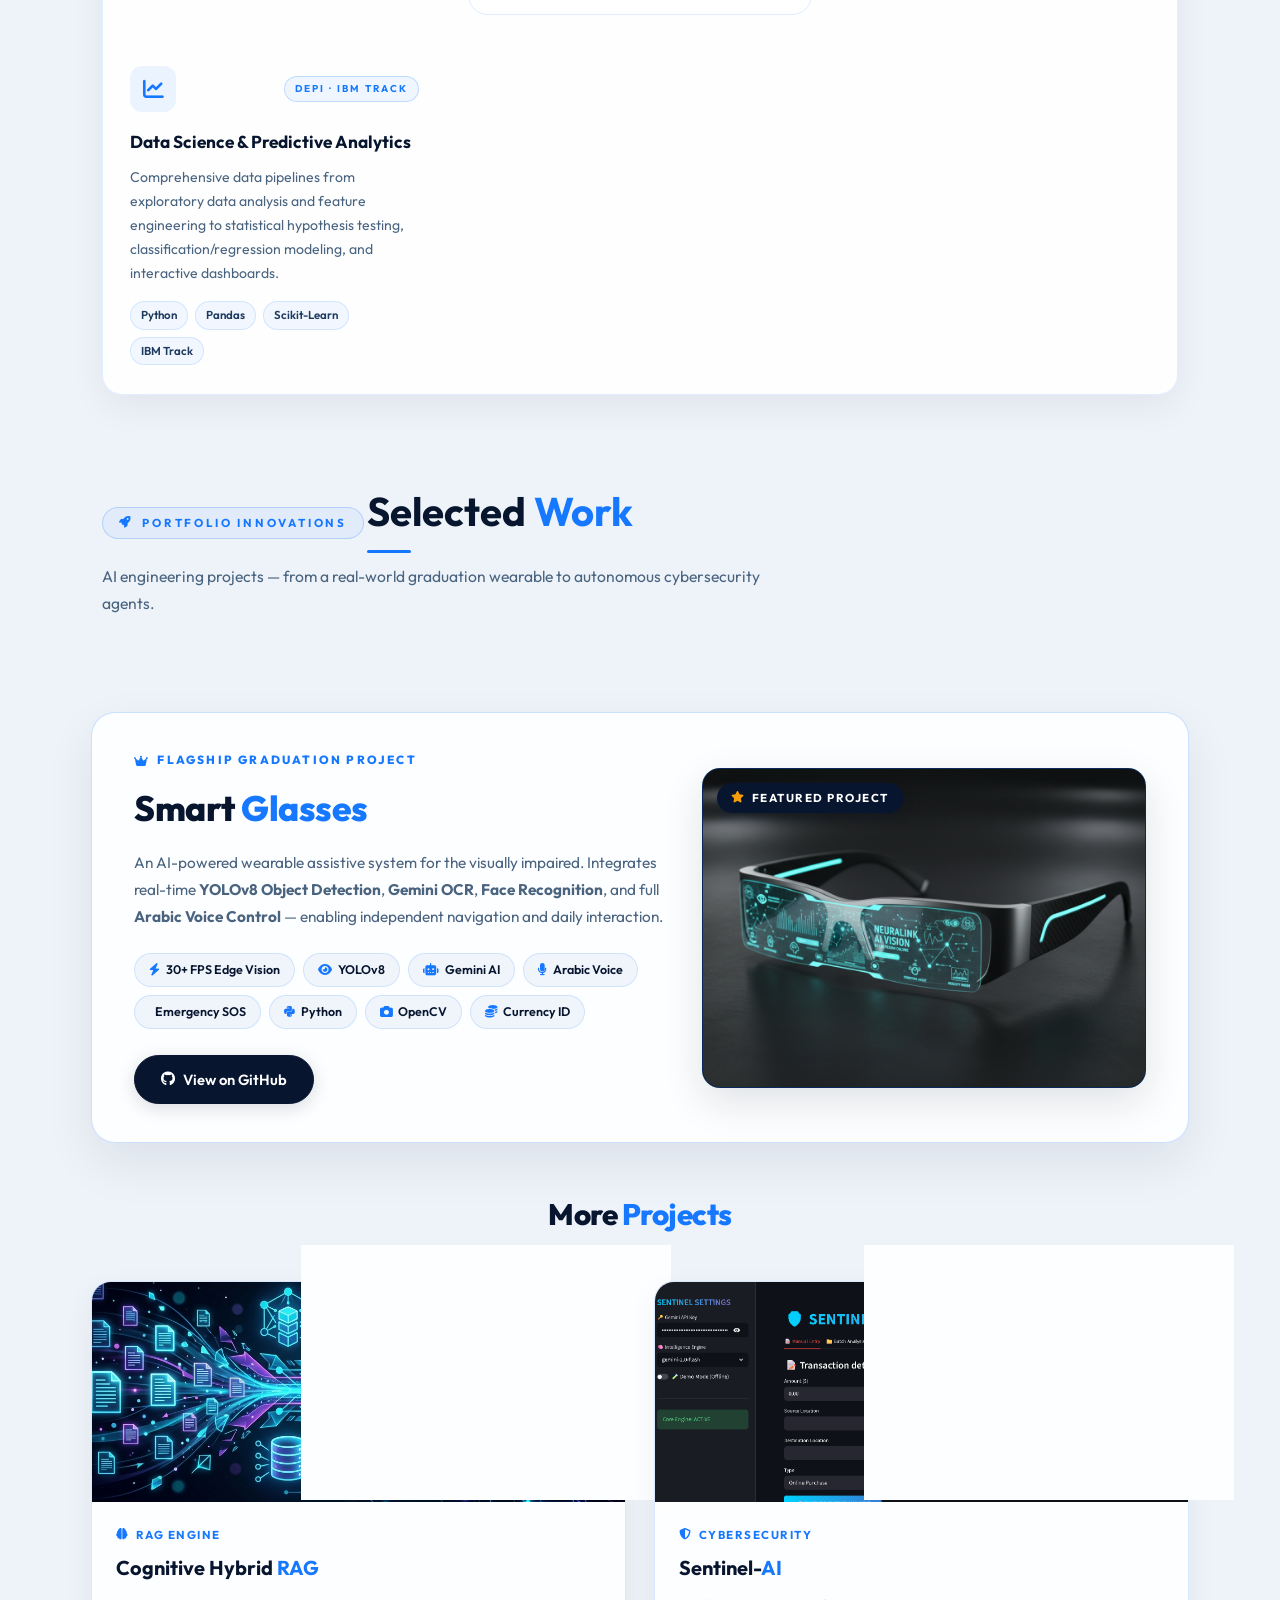
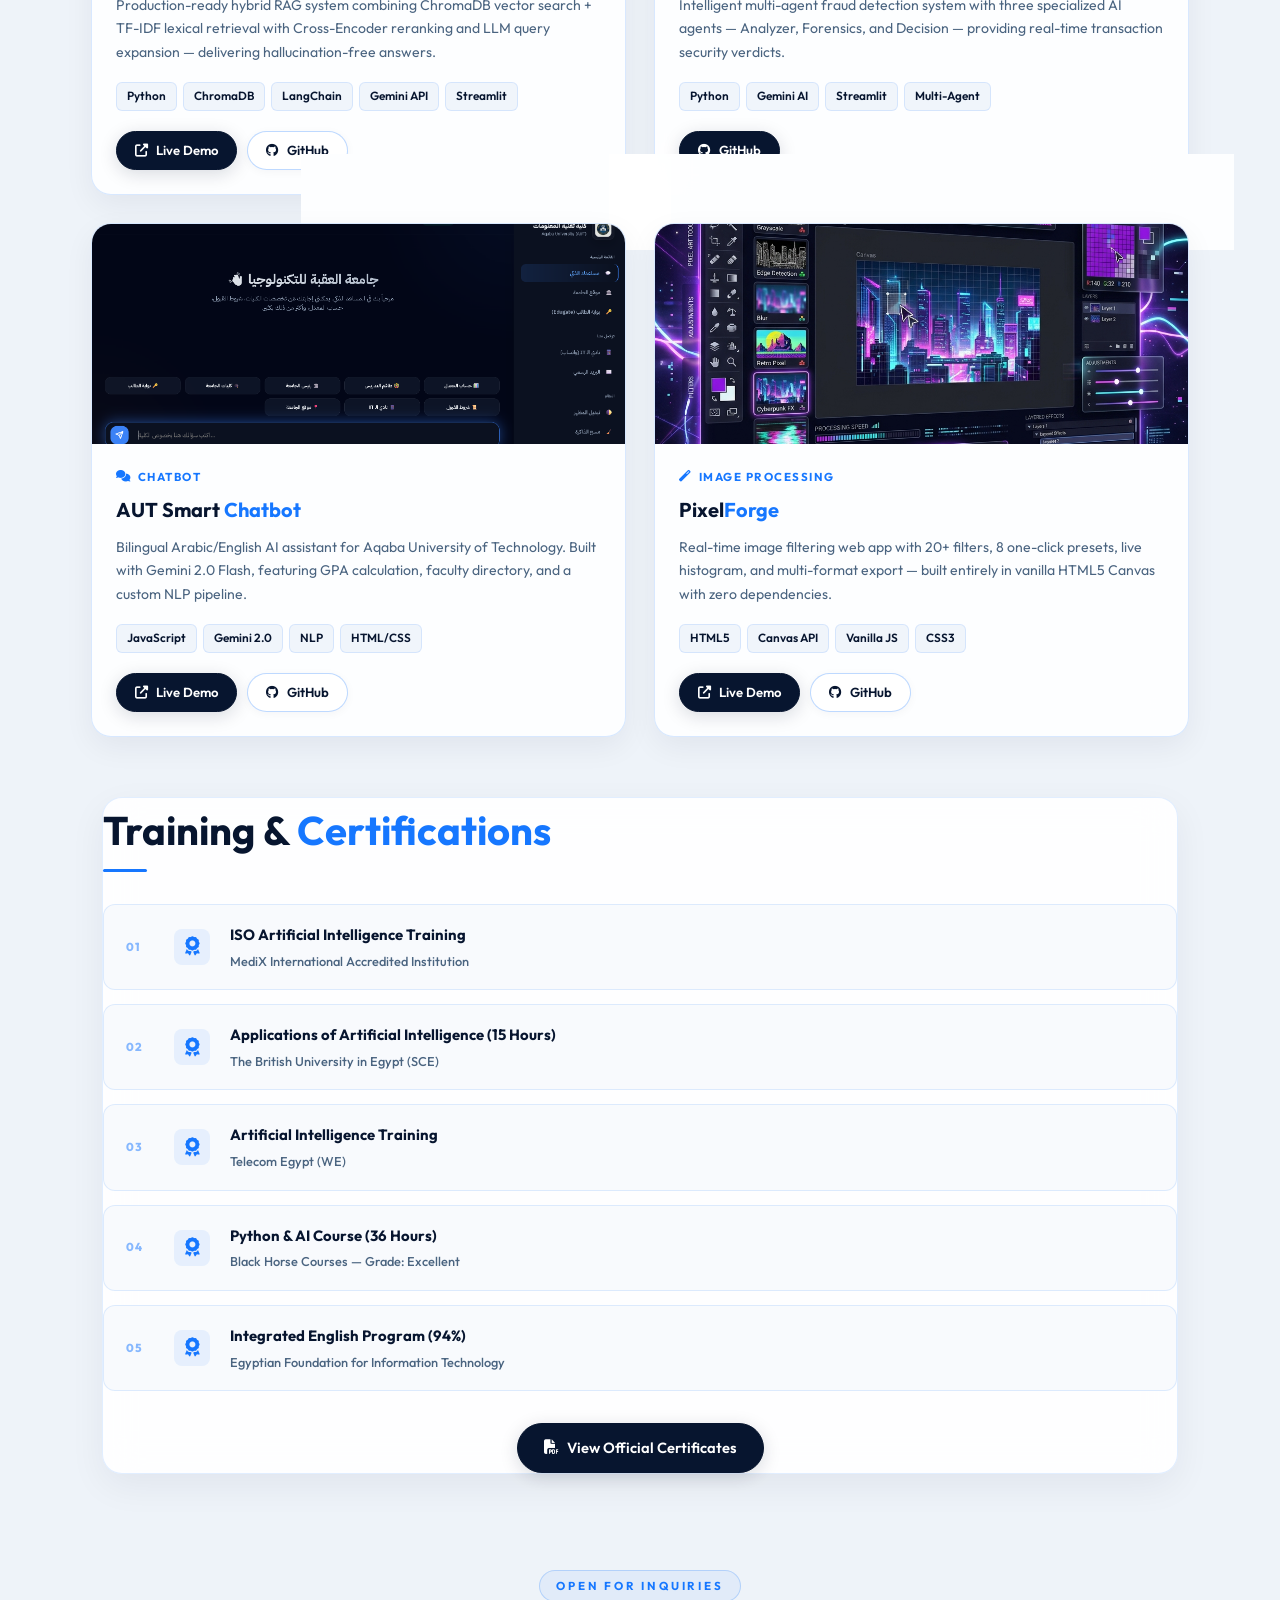
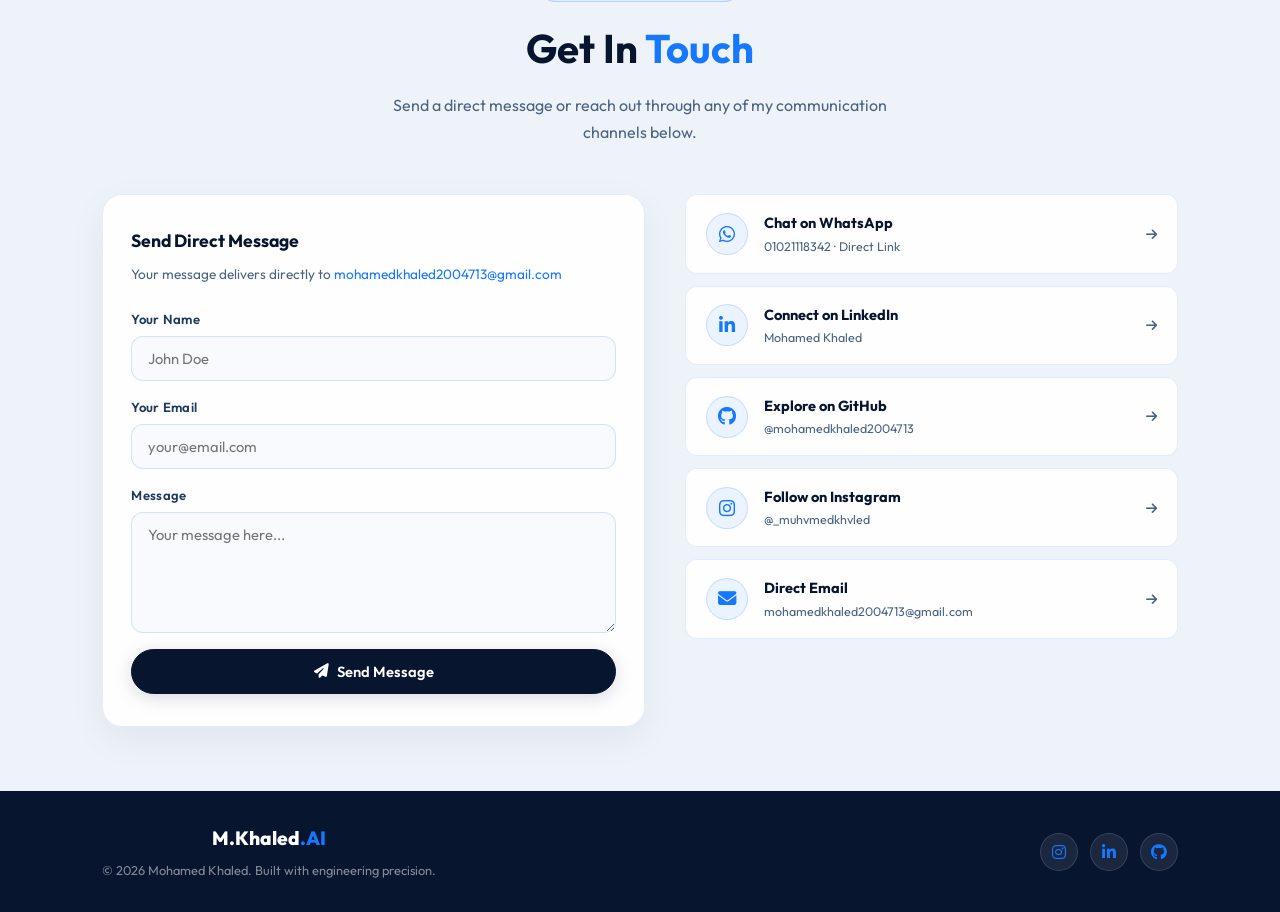
==== commit 9d45aedc: "Mobile fix: hide tech card, compact hero, skills horizontal scroll, hide canvas" ====
--- a/index.html
+++ b/index.html
@@ -14,7 +14,7 @@
     <link rel="preconnect" href="https://fonts.gstatic.com" crossorigin>
     <link href="https://fonts.googleapis.com/css2?family=Outfit:wght@300;400;500;600;700;800&display=swap" rel="stylesheet">
     <link rel="stylesheet" href="https://cdnjs.cloudflare.com/ajax/libs/font-awesome/6.4.0/css/all.min.css">
-    <link rel="stylesheet" href="style.css?v=6">
+    <link rel="stylesheet" href="style.css?v=8">
 </head>
 <body>
 
--- a/style.css
+++ b/style.css
@@ -2406,42 +2406,43 @@
 
 @media (max-width: 900px) {
 
-    /* ---- HERO ---- */
+    /* ---- HERO: compact single-column ---- */
     .hero-section {
         height: auto !important;
-        min-height: 100svh;
+        min-height: unset;
         overflow-x: hidden;
+        padding-bottom: 40px;
     }
 
     .hero-container {
         grid-template-columns: 1fr !important;
-        grid-template-rows: auto auto auto;
-        padding: 100px 6% 60px;
-        gap: 0;
+        grid-template-rows: auto auto;
+        padding: 90px 6% 40px;
+        gap: 28px;
         align-items: start;
     }
 
+    /* Text block */
     .hero-left {
         order: 1;
         padding-right: 0;
         text-align: center;
         align-items: center;
     }
-
-    .hero-tag-row   { justify-content: center; }
-    .hero-bio       { text-align: center; max-width: 100%; margin-left: auto; margin-right: auto; }
-    .hero-cta-group { justify-content: center; flex-wrap: wrap; gap: 10px; }
-    .hero-scroll-cue { align-items: center; margin-top: 20px; }
-
+    .hero-tag-row    { justify-content: center; }
+    .hero-bio        { text-align: center; max-width: 100%; margin: 0 auto 24px; }
+    .hero-cta-group  { justify-content: center; flex-wrap: wrap; gap: 10px; }
+    .hero-scroll-cue { display: none; }  /* hide scroll cue on mobile */
+
+    /* Portrait */
     .hero-center {
         order: 2;
-        height: 72vw;
-        min-height: 240px;
-        max-height: 400px;
+        height: 55vw;
+        min-height: 200px;
+        max-height: 340px;
         width: 100%;
-        margin-top: 36px;
+        margin-top: 0;
     }
-
     .hero-portrait-stage {
         width: 100%;
         height: 100%;
@@ -2450,11 +2451,10 @@
         justify-content: center;
         overflow: hidden;
     }
-
     .hero-main-portrait {
         height: 100% !important;
         width: auto;
-        max-width: 85%;
+        max-width: 75%;
         position: relative !important;
         left: auto !important;
         transform: none !important;
@@ -2462,26 +2462,9 @@
         object-position: bottom center;
     }
 
+    /* Hide the tech card panel — saves space on mobile */
+    .hero-right { display: none !important; }
     .face-hud-frame { display: none !important; }
-
-    .hero-right {
-        order: 3;
-        align-items: center;
-        padding-left: 0;
-        margin-top: 28px;
-        width: 100%;
-    }
-
-    .hero-tech-card {
-        max-width: 220px;
-        margin: 0 auto;
-    }
-
-    .hero-bottom-tag {
-        margin-top: 20px;
-        max-width: 100%;
-        justify-content: center;
-    }
 
     /* ---- NAVBAR ---- */
     .nav-links { display: none; }
@@ -2504,29 +2487,44 @@
 
     /* ---- ABOUT ---- */
     .about-grid { grid-template-columns: 1fr; }
-
-    /* ---- SKILLS — make neural network horizontally scrollable ---- */
+    .about-stats { flex-direction: row; flex-wrap: wrap; gap: 10px; }
+    .stat-box { flex: 1; min-width: 90px; }
+
+    /* ---- SKILLS: horizontal scroll strip ---- */
+    /* Allow the glass-panel to overflow for the scroll to work */
+    #skills { overflow: visible; }
     .skills-nn-wrapper {
         overflow-x: auto;
+        overflow-y: visible;
         -webkit-overflow-scrolling: touch;
-        padding: 16px 4px 20px;
+        padding: 12px 0 16px;
         min-height: unset;
+        /* scroll indicator hint */
+        background:
+            linear-gradient(to right, white 0%, transparent 5%),
+            linear-gradient(to left,  white 0%, transparent 5%);
+        background-attachment: local, local;
     }
     .nn-layers-container {
-        min-width: 700px;       /* keeps the full 5-layer layout intact */
+        width: max-content;   /* shrink-to-content then scroll */
+        min-width: unset;
         min-height: unset;
-        gap: 12px;
-        padding-bottom: 8px;
+        gap: 10px;
+        padding: 0 12px 8px;
     }
     .nn-node {
-        min-width: 90px;
-        max-width: 120px;
-        padding: 10px 8px;
+        min-width: 80px;
+        max-width: 110px;
+        padding: 10px 7px;
     }
-    .node-icon  { font-size: 1.1rem; }
-    .node-title { font-size: 0.65rem; }
-    .nn-layer-badge { font-size: 0.55rem; letter-spacing: 1px; }
+    .node-icon      { font-size: 1rem; }
+    .node-title     { font-size: 0.6rem; }
+    .nn-layer-badge { font-size: 0.52rem; letter-spacing: 0.8px; }
     .nn-footer-languages { flex-direction: column; align-items: center; gap: 8px; }
+    #skills-nn-canvas { display: none; } /* hide canvas lines on mobile — too messy */
+
+    /* ---- SERVICES ---- */
+    .services-grid { grid-template-columns: 1fr; }
 
     /* ---- PROJECTS ---- */
     .flagship-inner {
@@ -2549,10 +2547,9 @@
     .form-row     { grid-template-columns: 1fr; }
 
     /* ---- MISC ---- */
-    .glass-panel    { padding: 40px 20px; margin: 16px 3%; }
-    .section-header { margin-bottom: 32px; }
+    .glass-panel    { padding: 36px 18px; margin: 14px 3%; }
+    .section-header { margin-bottom: 28px; }
     .chatbot-container { bottom: 16px; right: 16px; }
-    .services-grid  { grid-template-columns: 1fr; }
 }
 
 @media (max-width: 600px) {
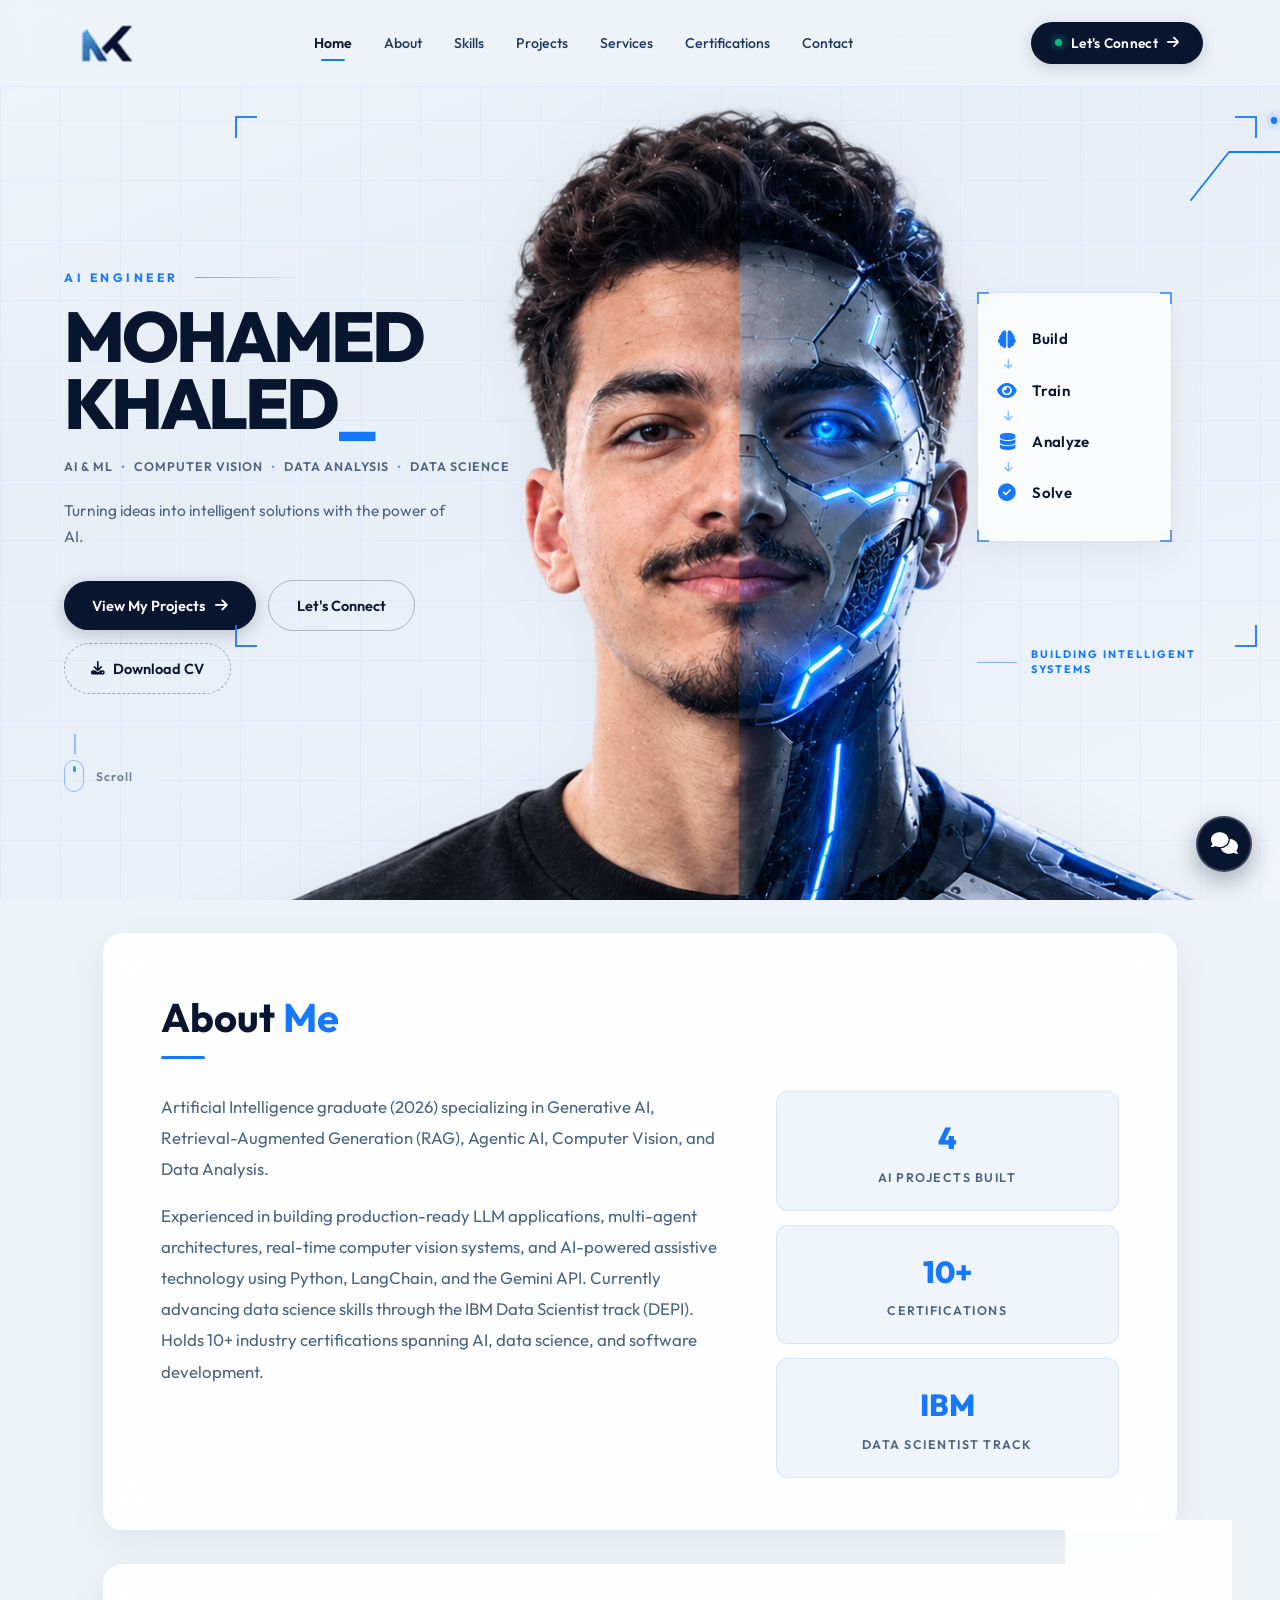
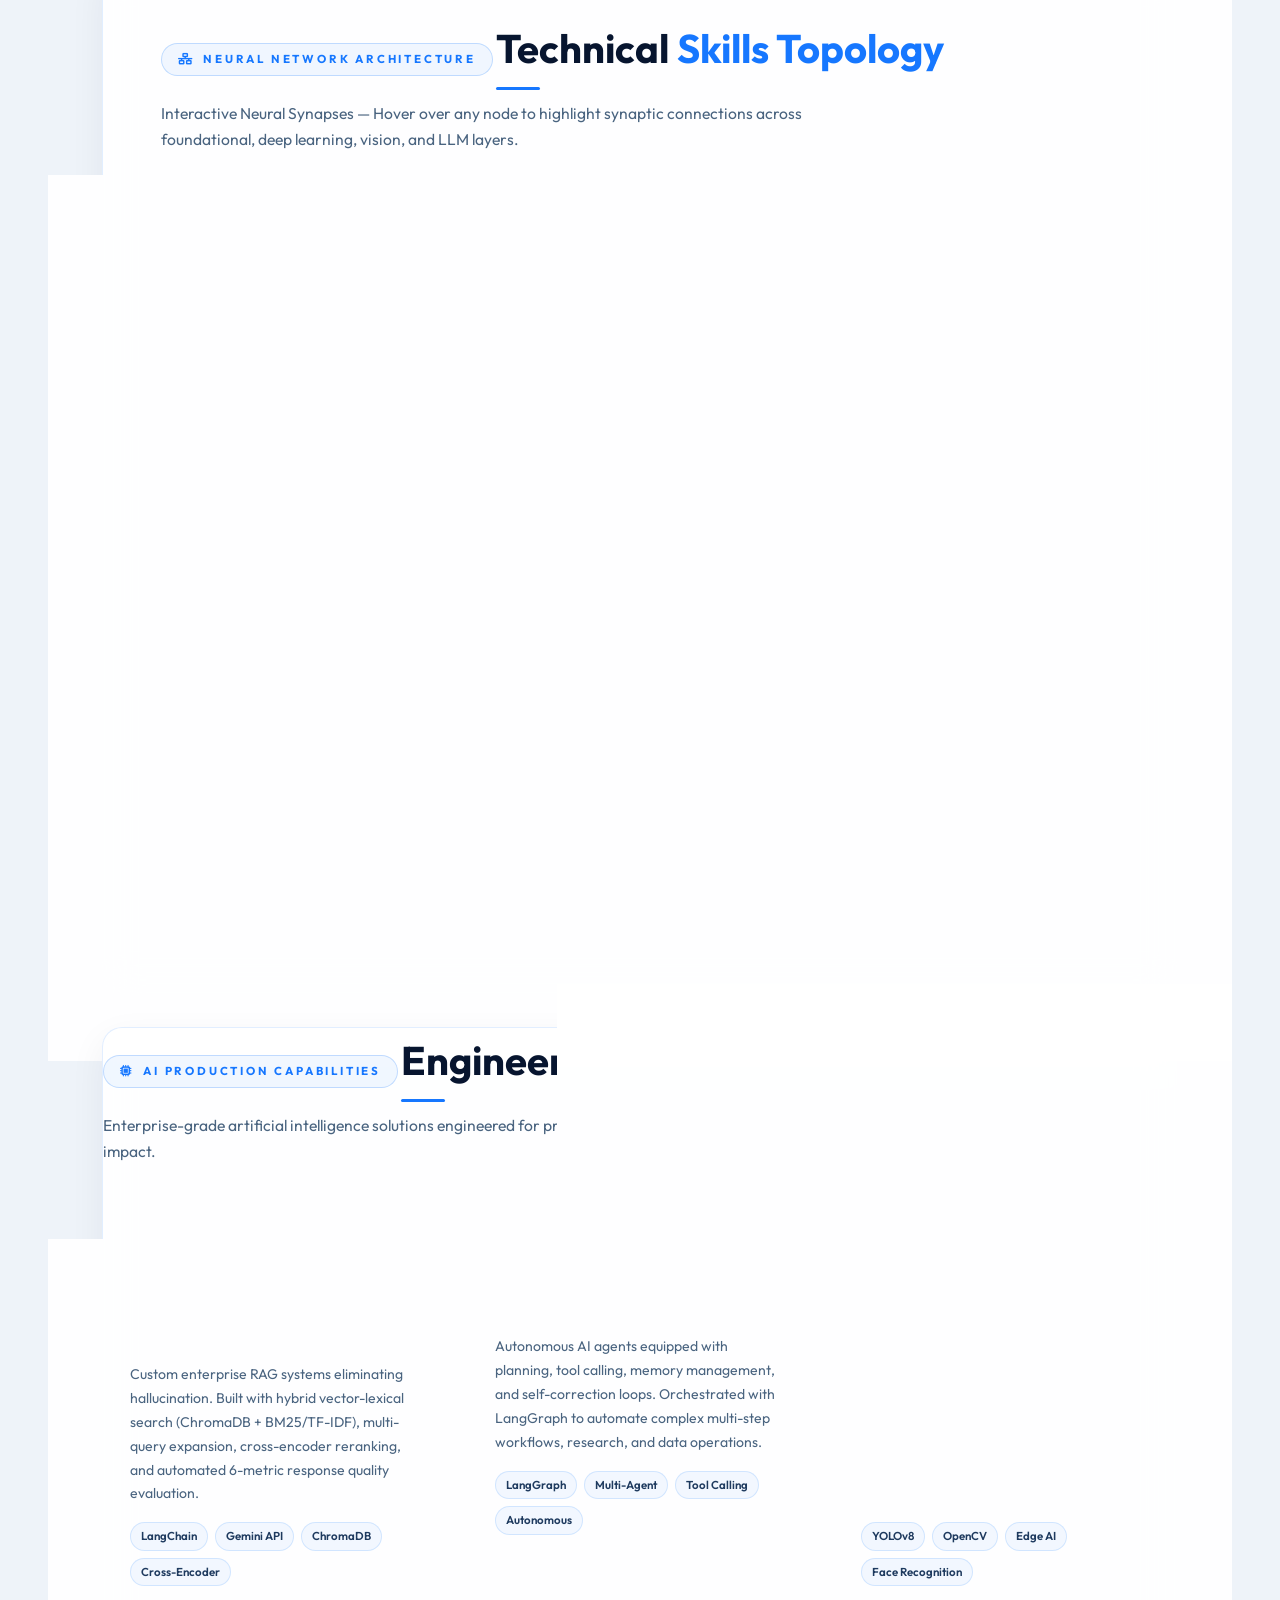
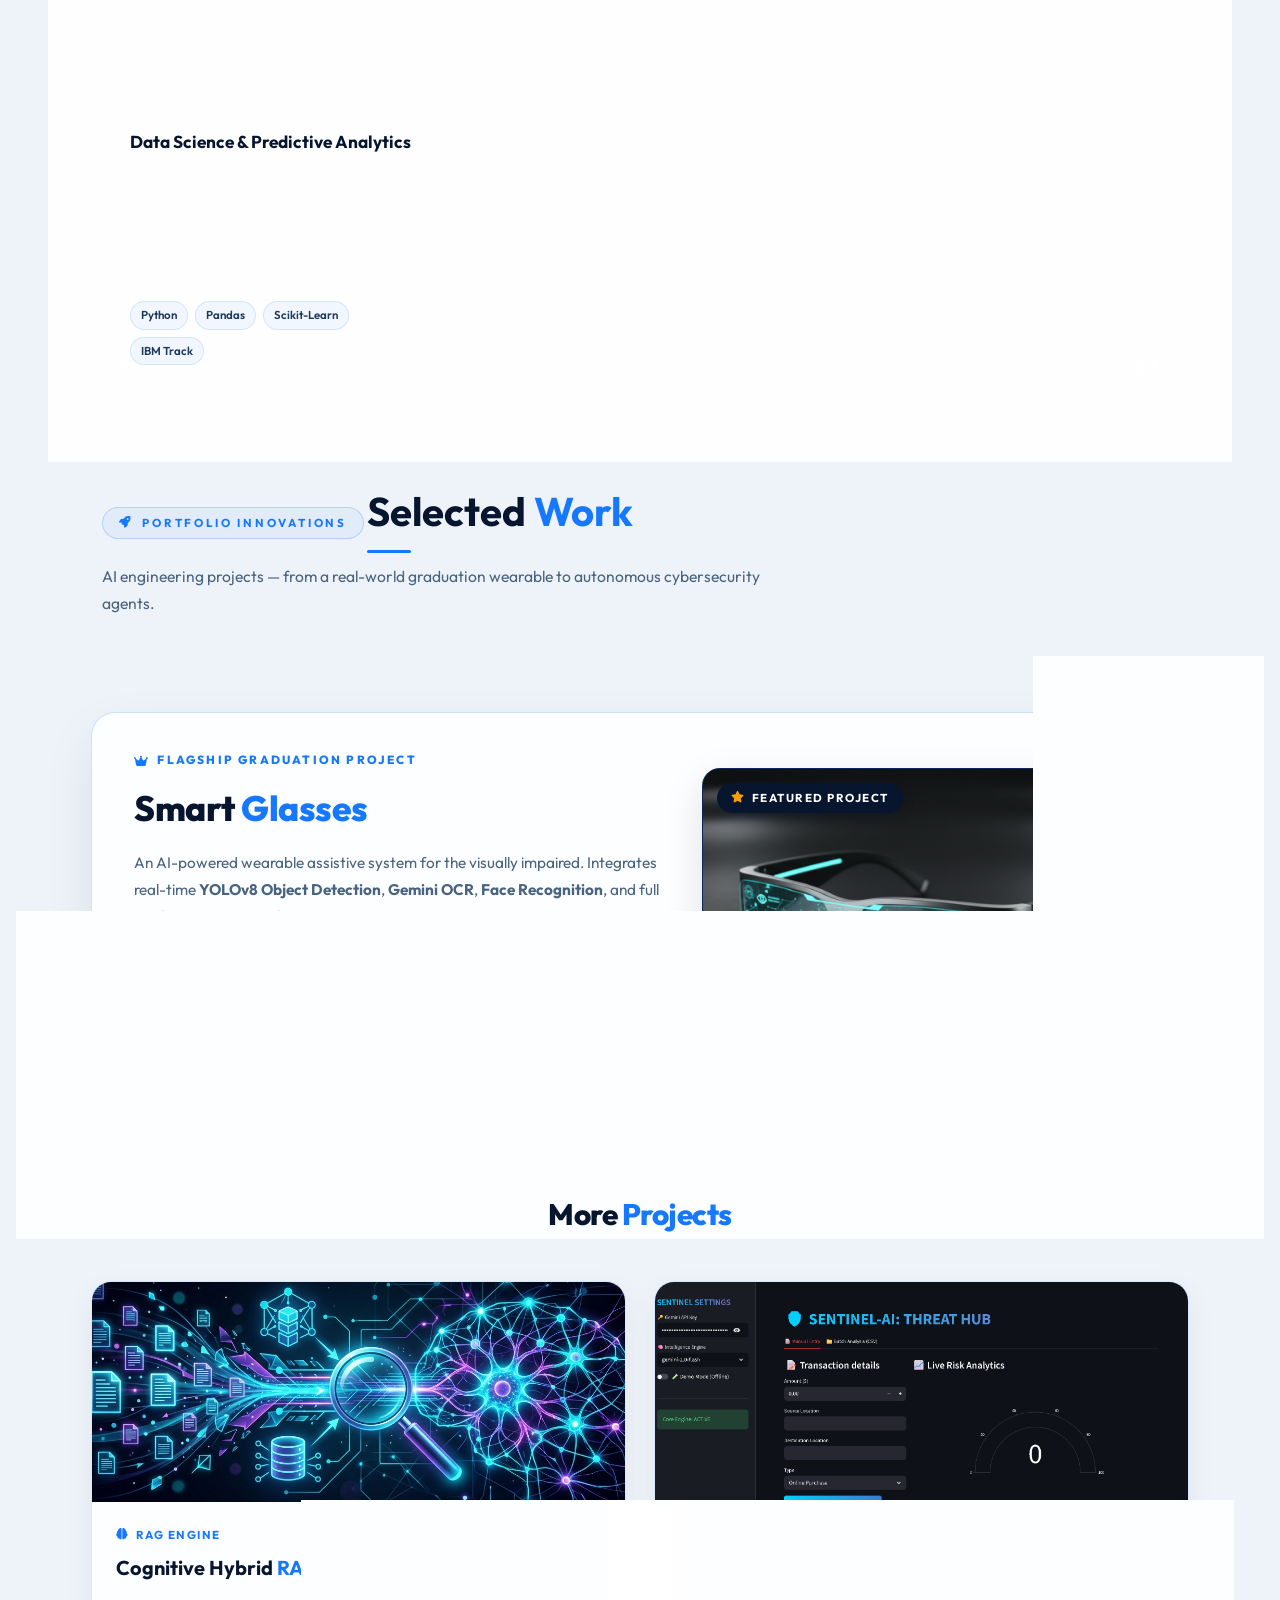
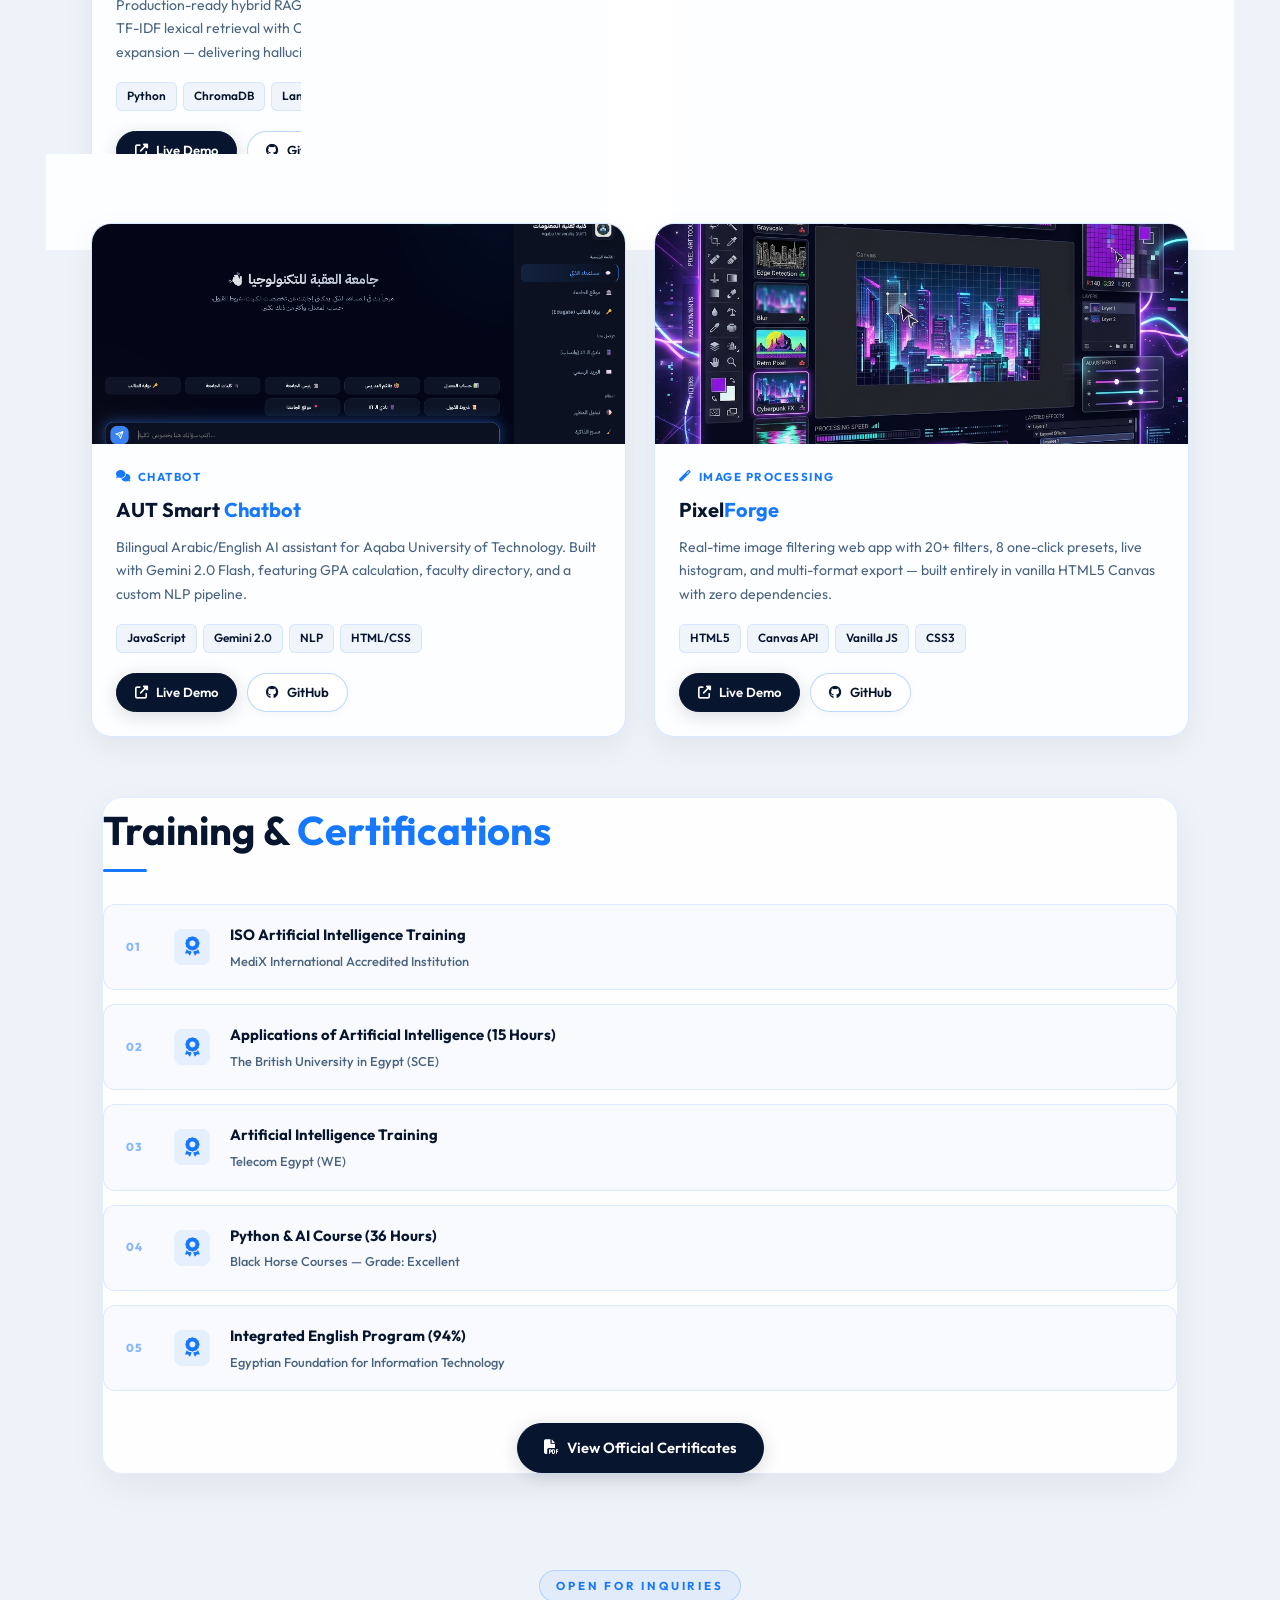
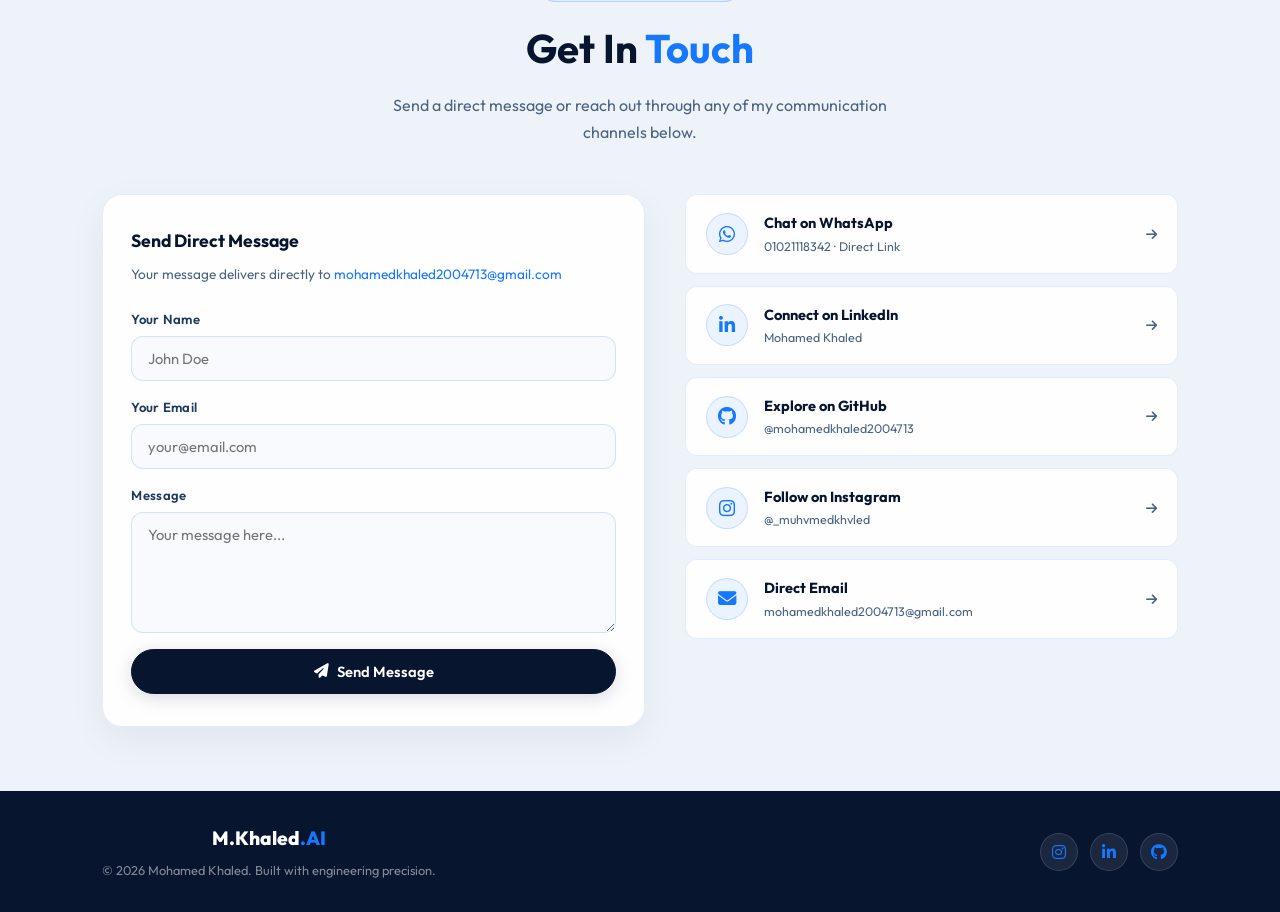
==== commit 3c6973ee: "Fix: portrait image now shows on mobile with proper relative positioning" ====
--- a/index.html
+++ b/index.html
@@ -14,7 +14,7 @@
     <link rel="preconnect" href="https://fonts.gstatic.com" crossorigin>
     <link href="https://fonts.googleapis.com/css2?family=Outfit:wght@300;400;500;600;700;800&display=swap" rel="stylesheet">
     <link rel="stylesheet" href="https://cdnjs.cloudflare.com/ajax/libs/font-awesome/6.4.0/css/all.min.css">
-    <link rel="stylesheet" href="style.css?v=8">
+    <link rel="stylesheet" href="style.css?v=10">
 </head>
 <body>
 
--- a/style.css
+++ b/style.css
@@ -2437,29 +2437,36 @@
     /* Portrait */
     .hero-center {
         order: 2;
-        height: 55vw;
-        min-height: 200px;
-        max-height: 340px;
+        height: auto !important;
+        min-height: unset !important;
         width: 100%;
         margin-top: 0;
+        display: flex;
+        justify-content: center;
+        overflow: visible !important;
     }
     .hero-portrait-stage {
+        position: relative !important;
         width: 100%;
-        height: 100%;
+        height: auto !important;
+        min-height: unset !important;
         display: flex;
         align-items: flex-end;
         justify-content: center;
-        overflow: hidden;
+        overflow: visible !important;
     }
     .hero-main-portrait {
-        height: 100% !important;
-        width: auto;
-        max-width: 75%;
         position: relative !important;
         left: auto !important;
+        bottom: auto !important;
         transform: none !important;
+        height: auto !important;
+        width: 70% !important;
+        max-width: 320px !important;
         object-fit: contain;
         object-position: bottom center;
+        display: block;
+        margin: 0 auto;
     }
 
     /* Hide the tech card panel — saves space on mobile */
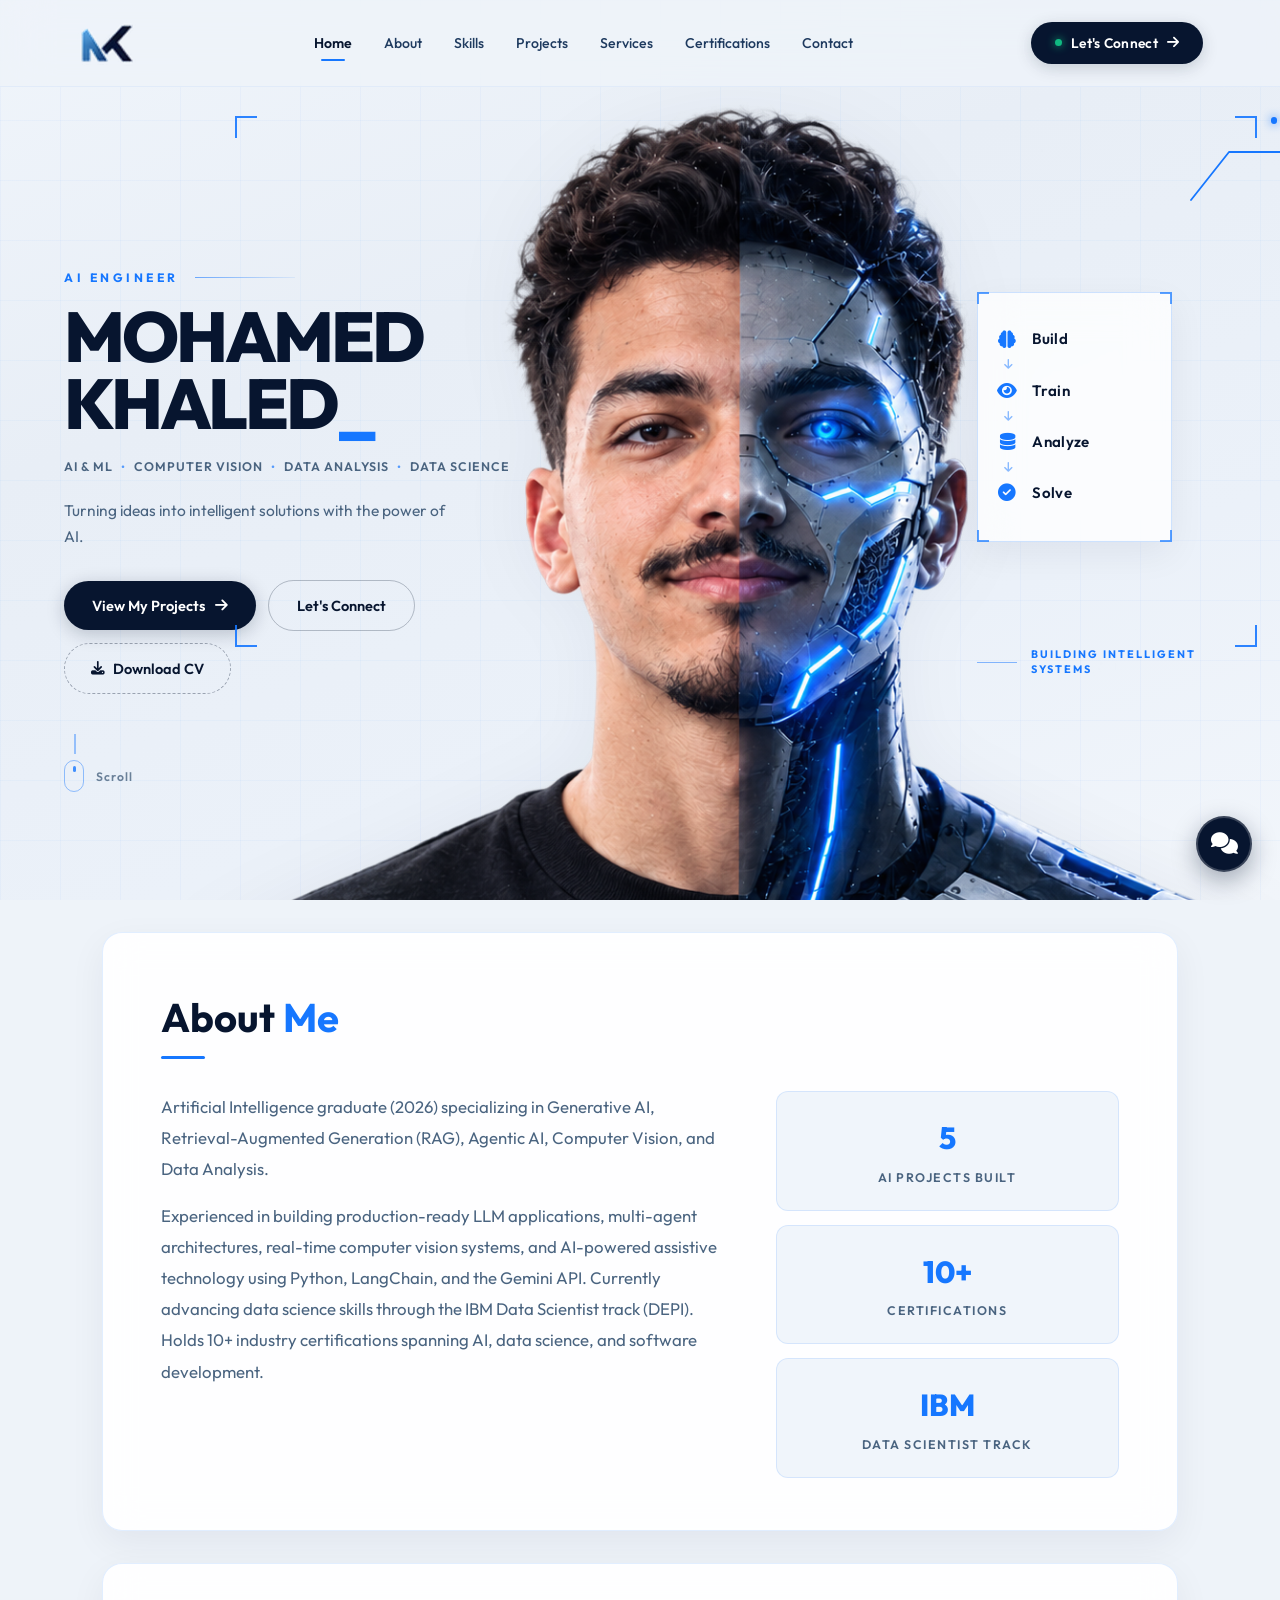
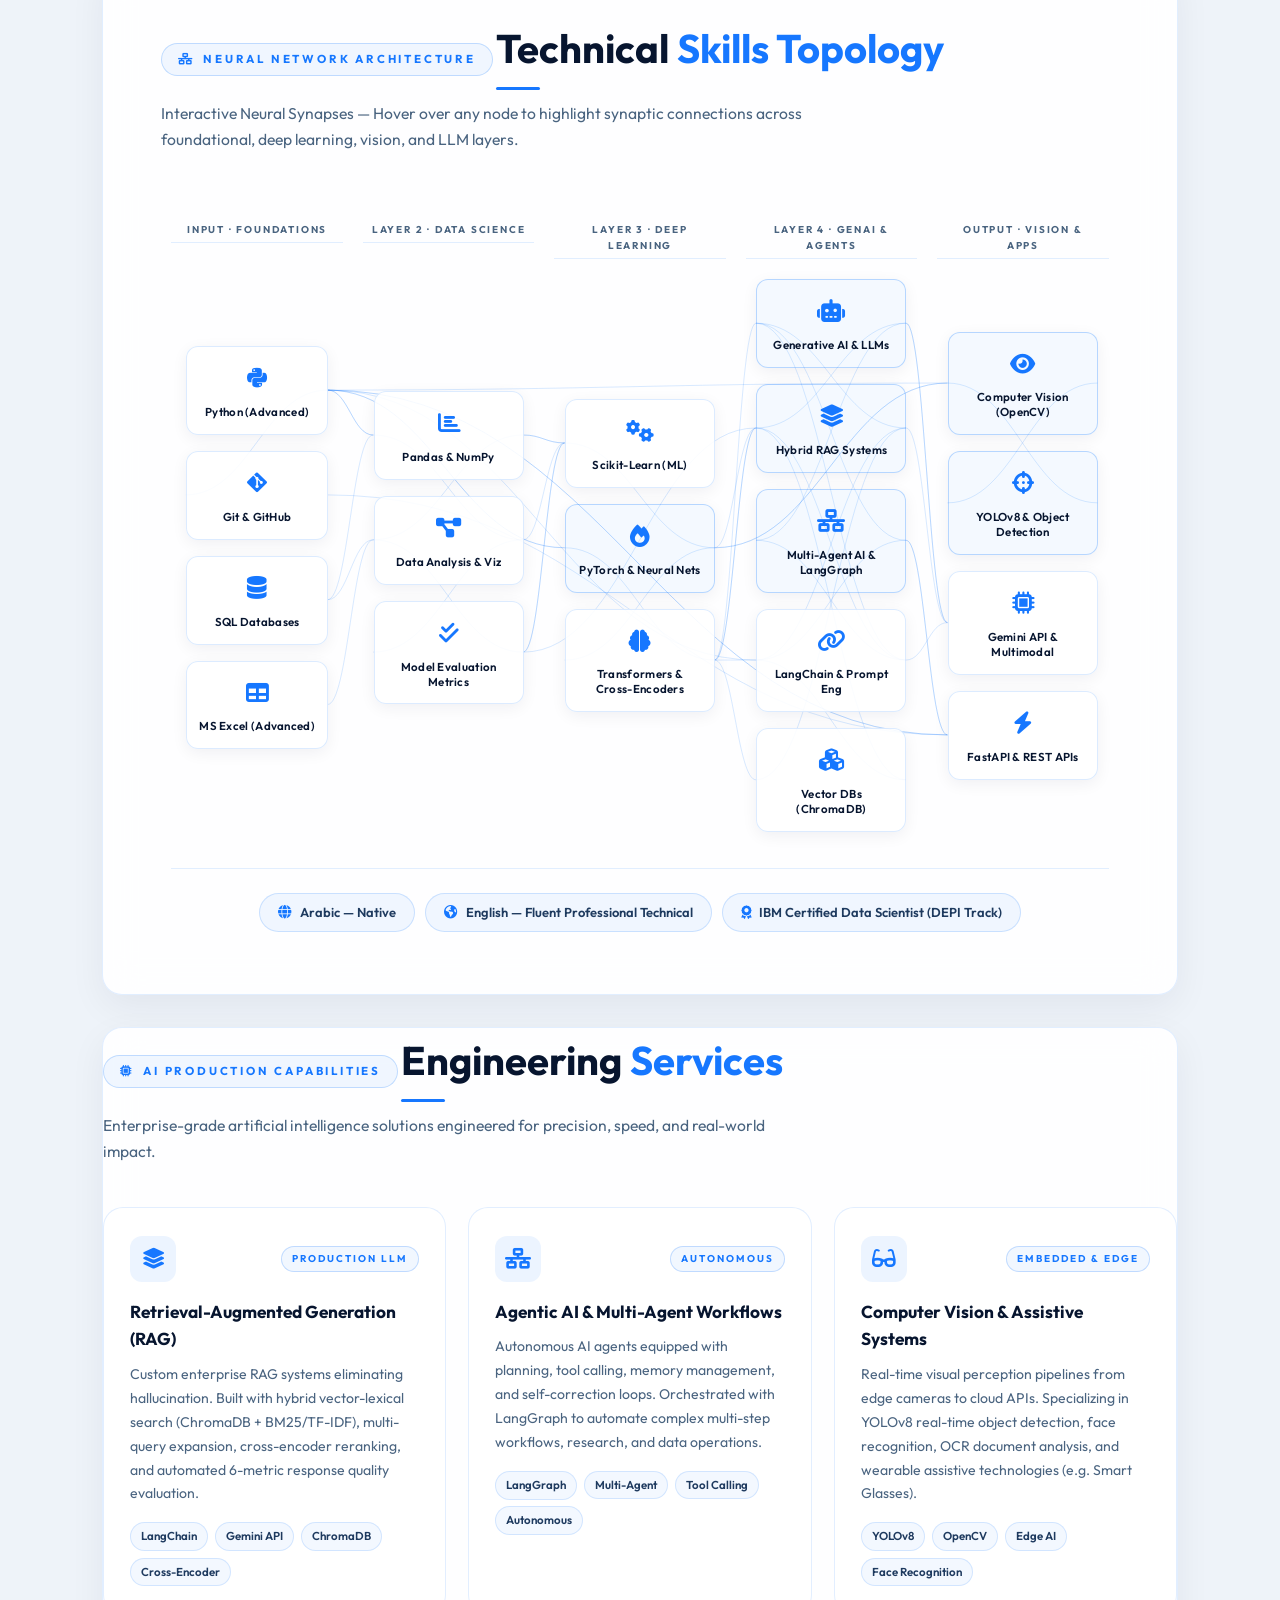
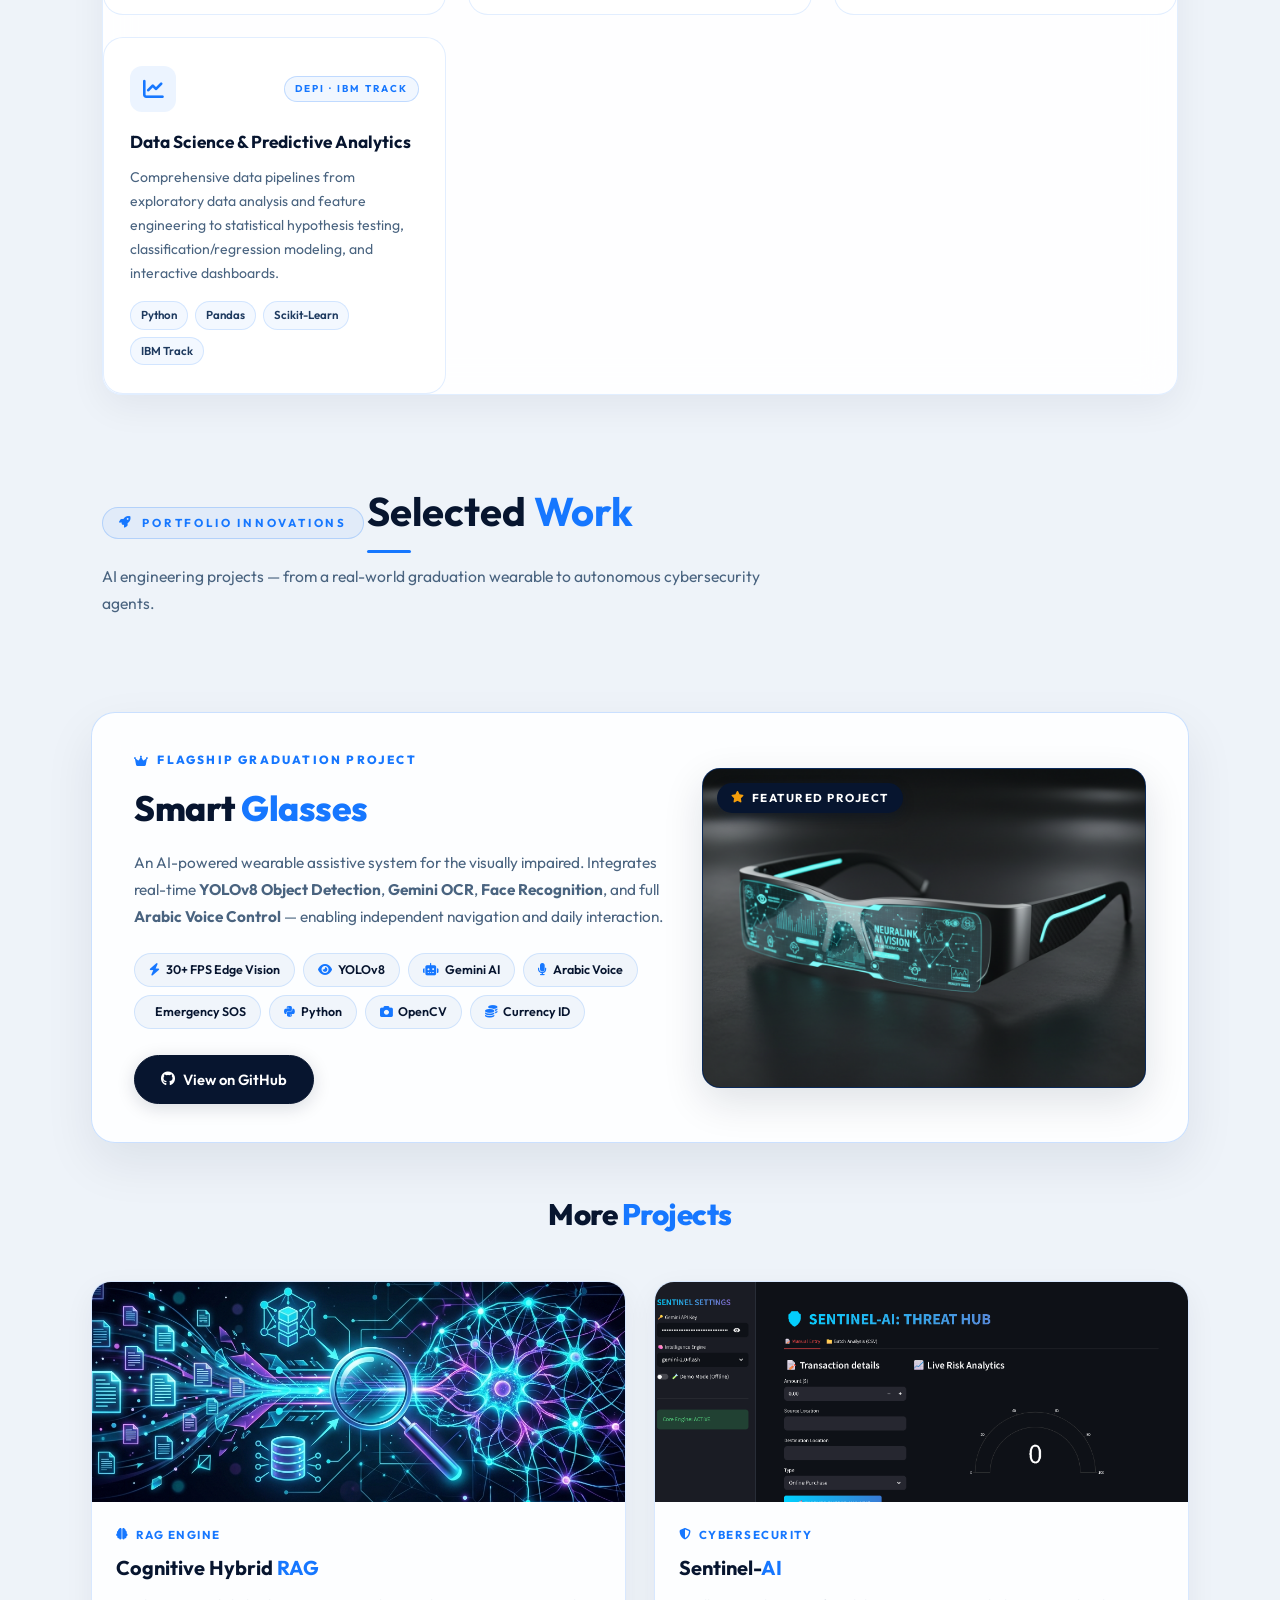
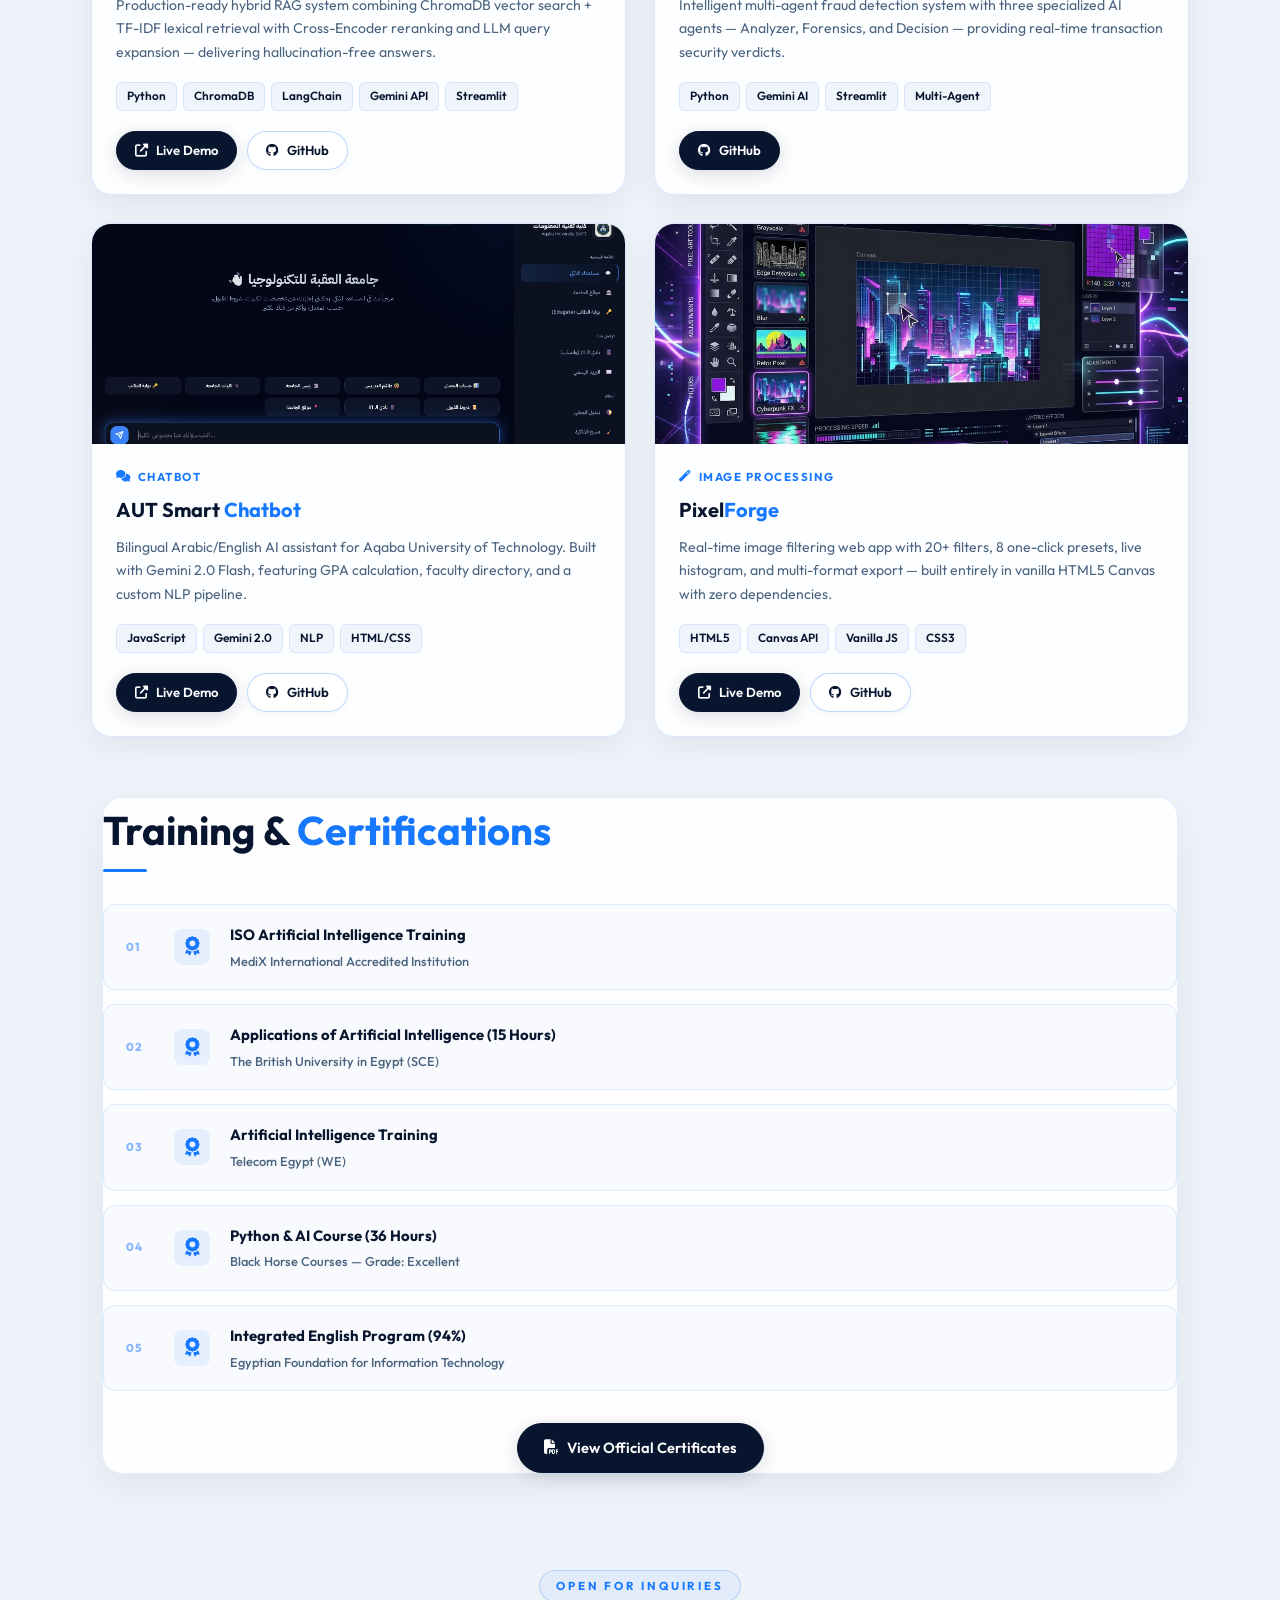
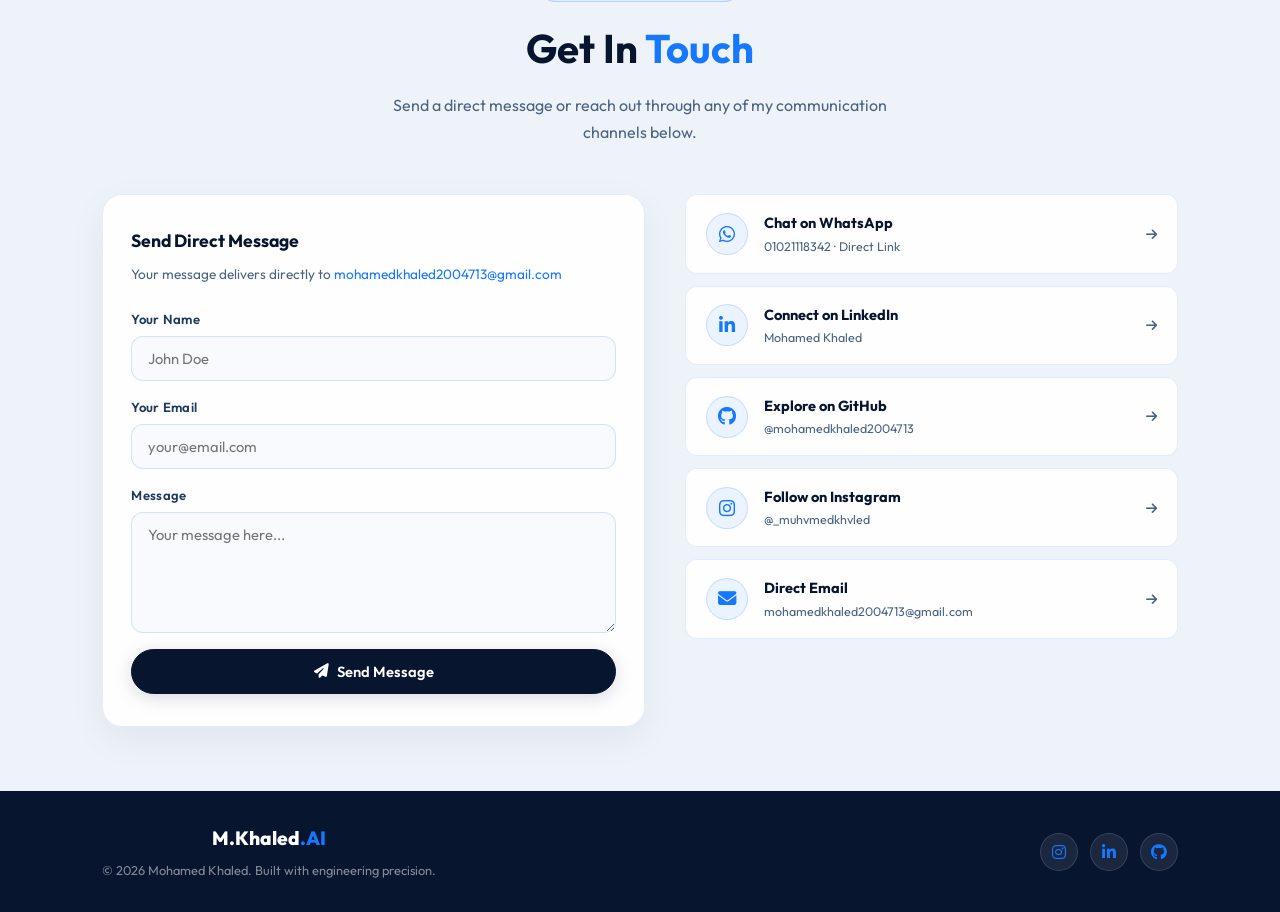
==== commit 671015a2: "Mobile: full-width portrait card with gradient fade + canvas lines fix" ====
--- a/index.html
+++ b/index.html
@@ -14,7 +14,7 @@
     <link rel="preconnect" href="https://fonts.gstatic.com" crossorigin>
     <link href="https://fonts.googleapis.com/css2?family=Outfit:wght@300;400;500;600;700;800&display=swap" rel="stylesheet">
     <link rel="stylesheet" href="https://cdnjs.cloudflare.com/ajax/libs/font-awesome/6.4.0/css/all.min.css">
-    <link rel="stylesheet" href="style.css?v=10">
+    <link rel="stylesheet" href="style.css?v=12">
 </head>
 <body>
 
--- a/style.css
+++ b/style.css
@@ -2434,39 +2434,53 @@
     .hero-cta-group  { justify-content: center; flex-wrap: wrap; gap: 10px; }
     .hero-scroll-cue { display: none; }  /* hide scroll cue on mobile */
 
-    /* Portrait */
+    /* Portrait — full-width hero card */
     .hero-center {
         order: 2;
         height: auto !important;
         min-height: unset !important;
-        width: 100%;
-        margin-top: 0;
-        display: flex;
-        justify-content: center;
-        overflow: visible !important;
+        width: calc(100% + 12%) !important;  /* bleed outside padding */
+        margin-left: -6%;
+        margin-right: -6%;
+        margin-top: 28px;
+        display: block;
+        overflow: hidden !important;
+        border-radius: 24px;
+        position: relative;
     }
     .hero-portrait-stage {
         position: relative !important;
         width: 100%;
-        height: auto !important;
+        height: 380px !important;
         min-height: unset !important;
-        display: flex;
-        align-items: flex-end;
-        justify-content: center;
-        overflow: visible !important;
+        display: block;
+        overflow: hidden !important;
+    }
+    /* Subtle gradient fade at bottom to blend into page */
+    .hero-portrait-stage::after {
+        content: '';
+        position: absolute;
+        bottom: 0;
+        left: 0;
+        right: 0;
+        height: 80px;
+        background: linear-gradient(to bottom, transparent, #EEF3F9 90%);
+        z-index: 3;
+        pointer-events: none;
     }
     .hero-main-portrait {
         position: relative !important;
         left: auto !important;
         bottom: auto !important;
         transform: none !important;
-        height: auto !important;
-        width: 70% !important;
-        max-width: 320px !important;
-        object-fit: contain;
-        object-position: bottom center;
+        height: 100% !important;
+        width: 100% !important;
+        max-width: none !important;
+        object-fit: cover !important;
+        object-position: top center !important;
         display: block;
-        margin: 0 auto;
+        margin: 0;
+        filter: none;
     }
 
     /* Hide the tech card panel — saves space on mobile */
@@ -2528,7 +2542,7 @@
     .node-title     { font-size: 0.6rem; }
     .nn-layer-badge { font-size: 0.52rem; letter-spacing: 0.8px; }
     .nn-footer-languages { flex-direction: column; align-items: center; gap: 8px; }
-    #skills-nn-canvas { display: none; } /* hide canvas lines on mobile — too messy */
+    /* Canvas stays visible — resize() uses scrollWidth so lines cover full scroll area */
 
     /* ---- SERVICES ---- */
     .services-grid { grid-template-columns: 1fr; }
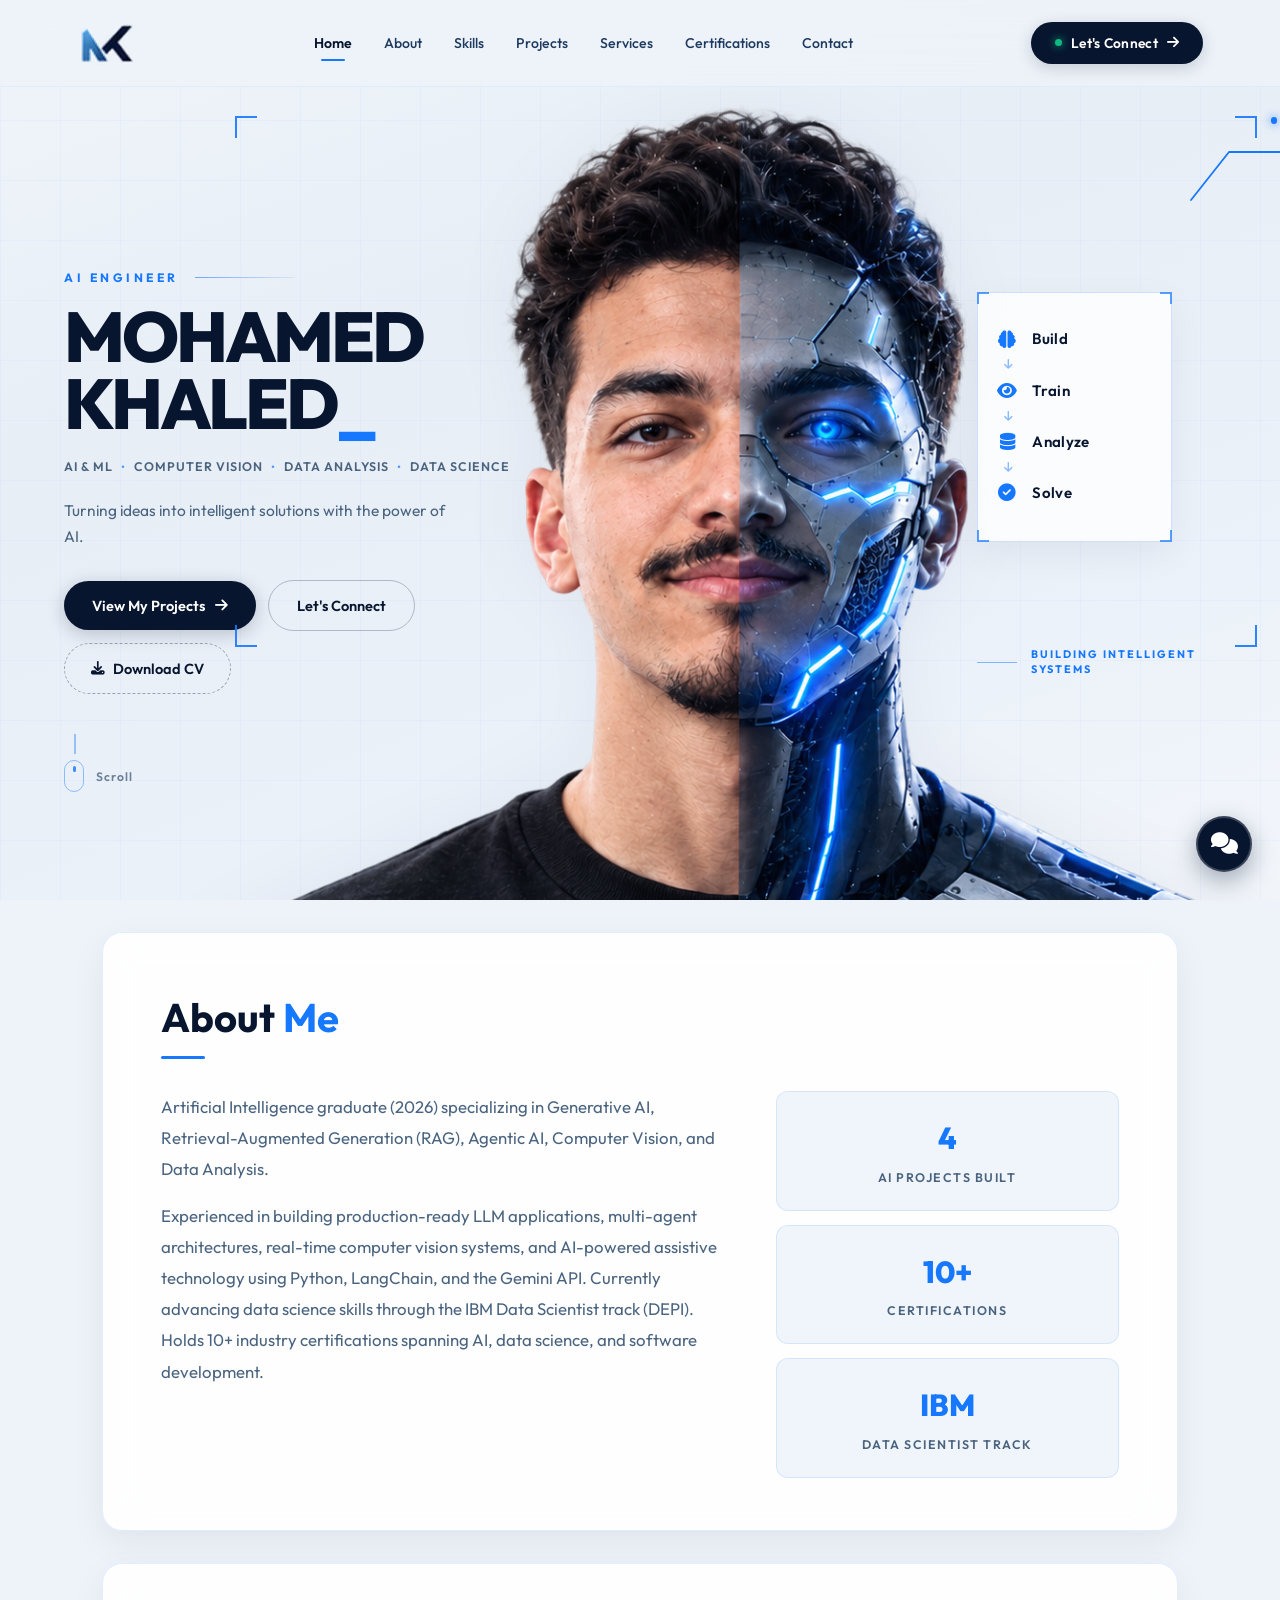
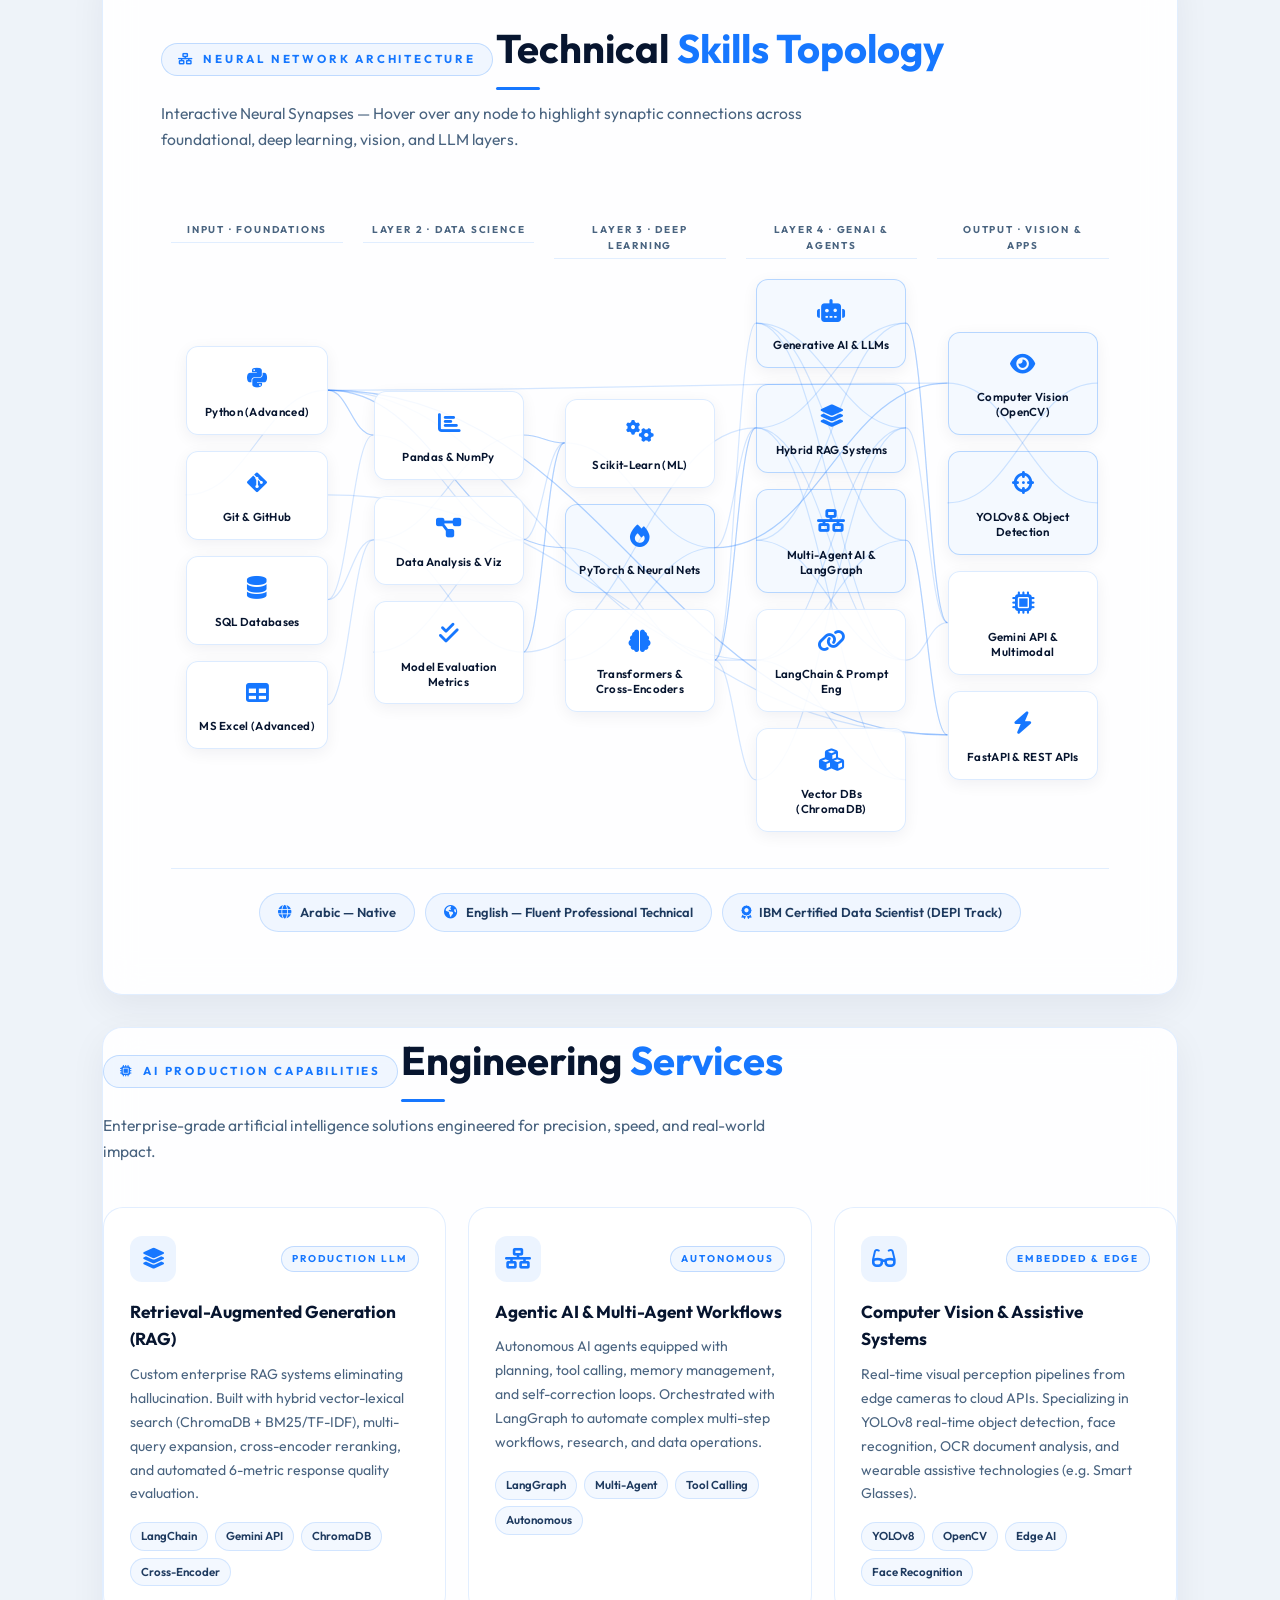
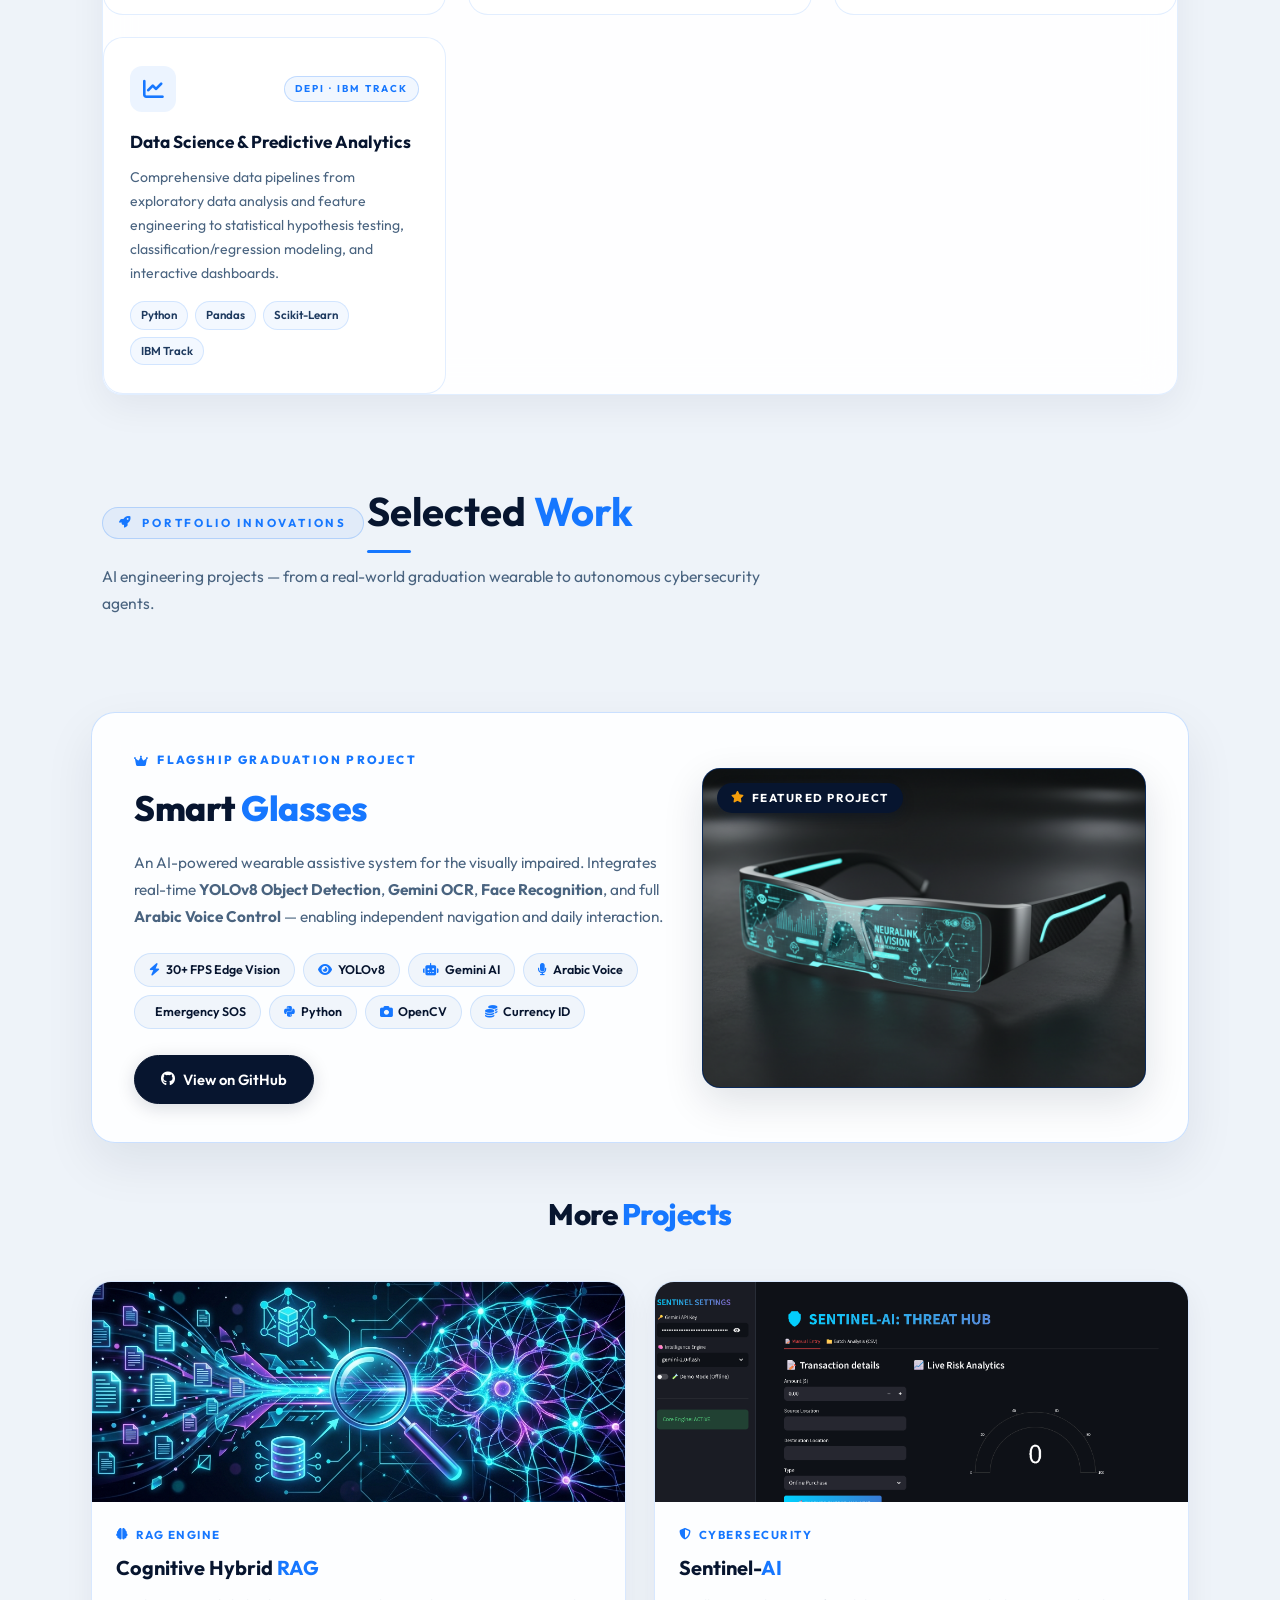
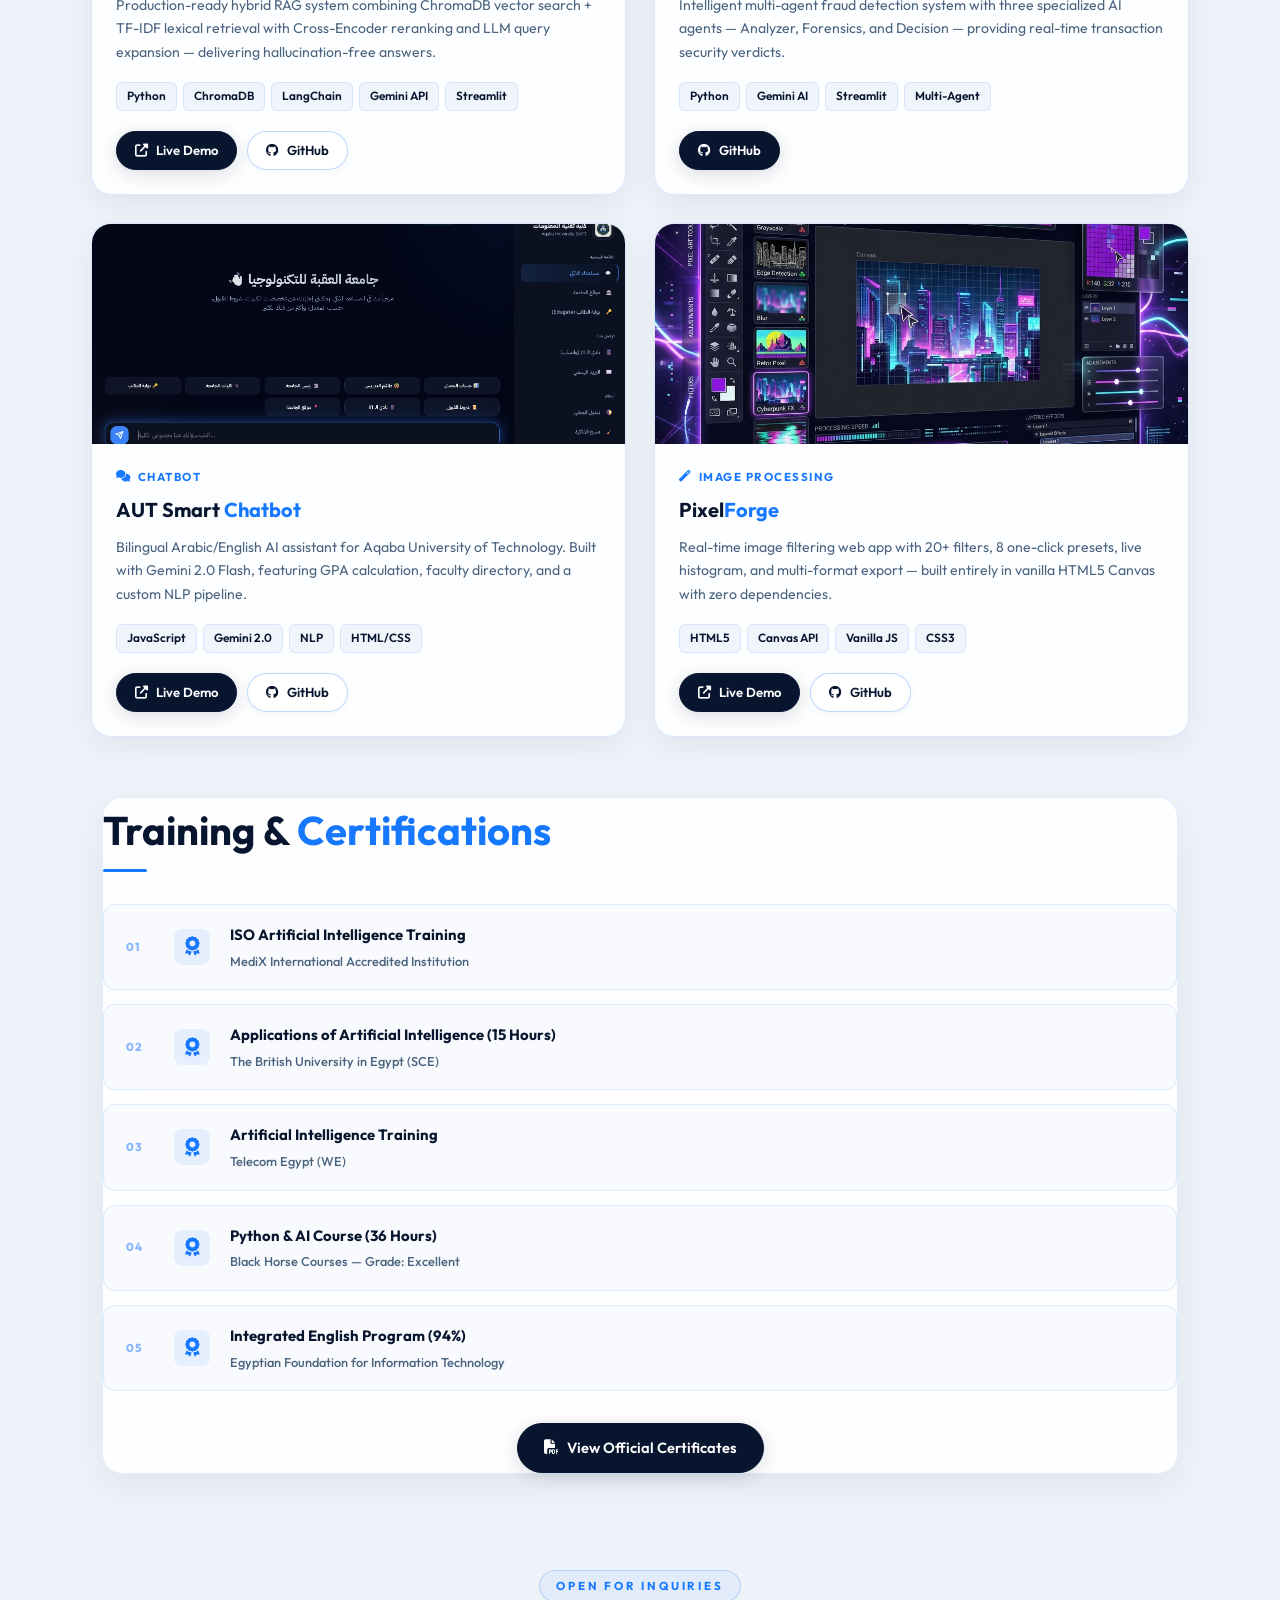
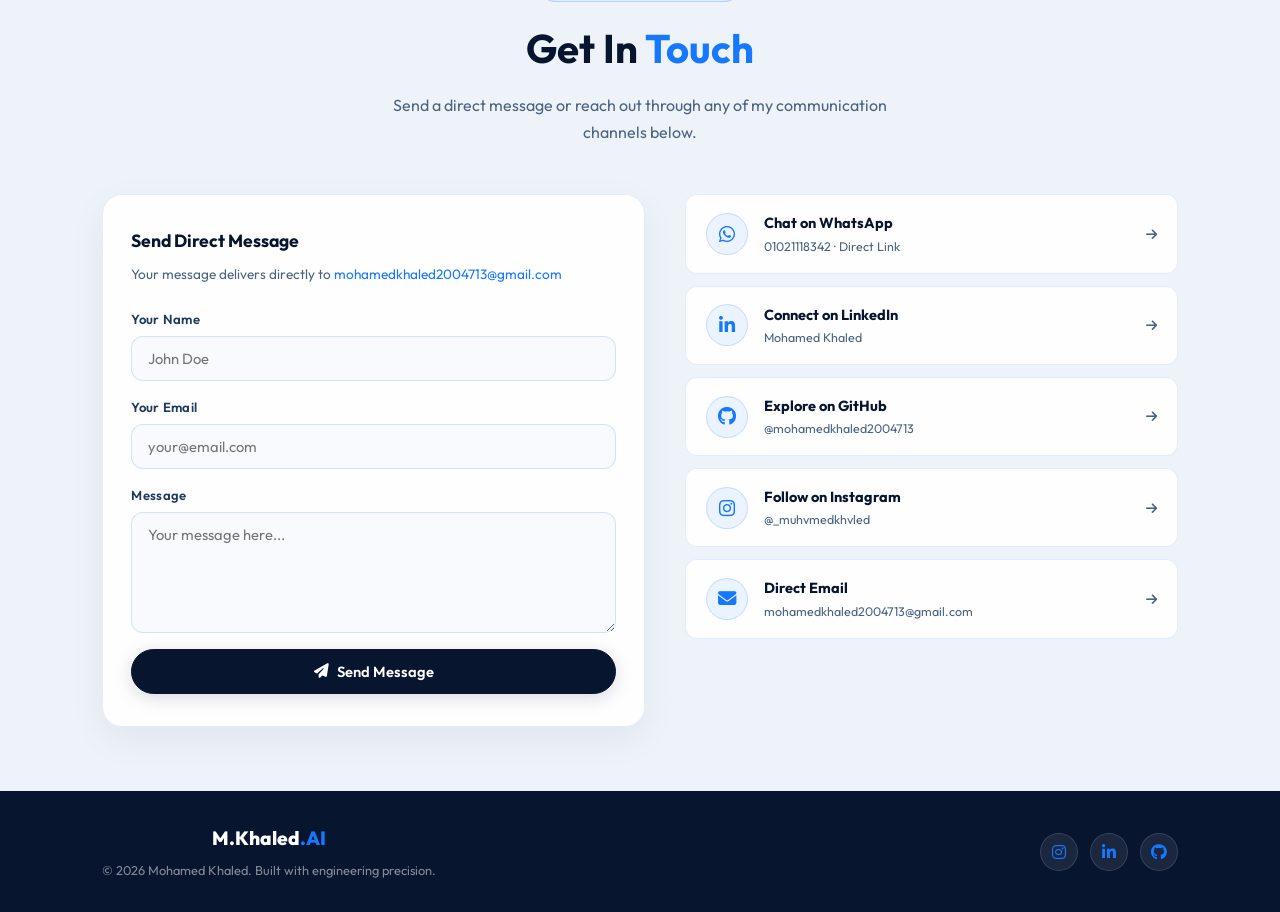
==== commit e81b3a27: "Fix skills neural network canvas: lock canvas inside nn-layers-container for 100% synchronized horiz" ====
--- a/index.html
+++ b/index.html
@@ -14,7 +14,7 @@
     <link rel="preconnect" href="https://fonts.gstatic.com" crossorigin>
     <link href="https://fonts.googleapis.com/css2?family=Outfit:wght@300;400;500;600;700;800&display=swap" rel="stylesheet">
     <link rel="stylesheet" href="https://cdnjs.cloudflare.com/ajax/libs/font-awesome/6.4.0/css/all.min.css">
-    <link rel="stylesheet" href="style.css?v=12">
+    <link rel="stylesheet" href="style.css?v=13">
 </head>
 <body>
 
@@ -200,10 +200,10 @@
         </div>
 
         <div class="skills-nn-wrapper" id="skills-nn-wrapper">
-            <!-- Synapse canvas for dynamic neural connection lines -->
-            <canvas id="skills-nn-canvas" aria-hidden="true"></canvas>
-
             <div class="nn-layers-container">
+                <!-- Synapse canvas for dynamic neural connection lines (scrolls in sync with layers) -->
+                <canvas id="skills-nn-canvas" aria-hidden="true"></canvas>
+
                 <!-- LAYER 1: Core & Foundations -->
                 <div class="nn-layer" data-layer="foundations">
                     <div class="nn-layer-badge">INPUT · FOUNDATIONS</div>
@@ -746,7 +746,7 @@
         </div>
     </footer>
 
-    <script src="script.js"></script>
+    <script src="script.js?v=13"></script>
     <script>
         // ============ CHATBOT FUNCTIONS ============
         function toggleChatbot(forceState) {
--- a/style.css
+++ b/style.css
@@ -972,6 +972,8 @@
     align-items: center;
     gap: 12px;
     flex: 1;
+    position: relative;
+    z-index: 2;
 }
 
 .nn-layer-badge {
@@ -2527,8 +2529,10 @@
         background-attachment: local, local;
     }
     .nn-layers-container {
+        position: relative;
+        z-index: 2;
         width: max-content;   /* shrink-to-content then scroll */
-        min-width: unset;
+        min-width: 100%;
         min-height: unset;
         gap: 10px;
         padding: 0 12px 8px;
